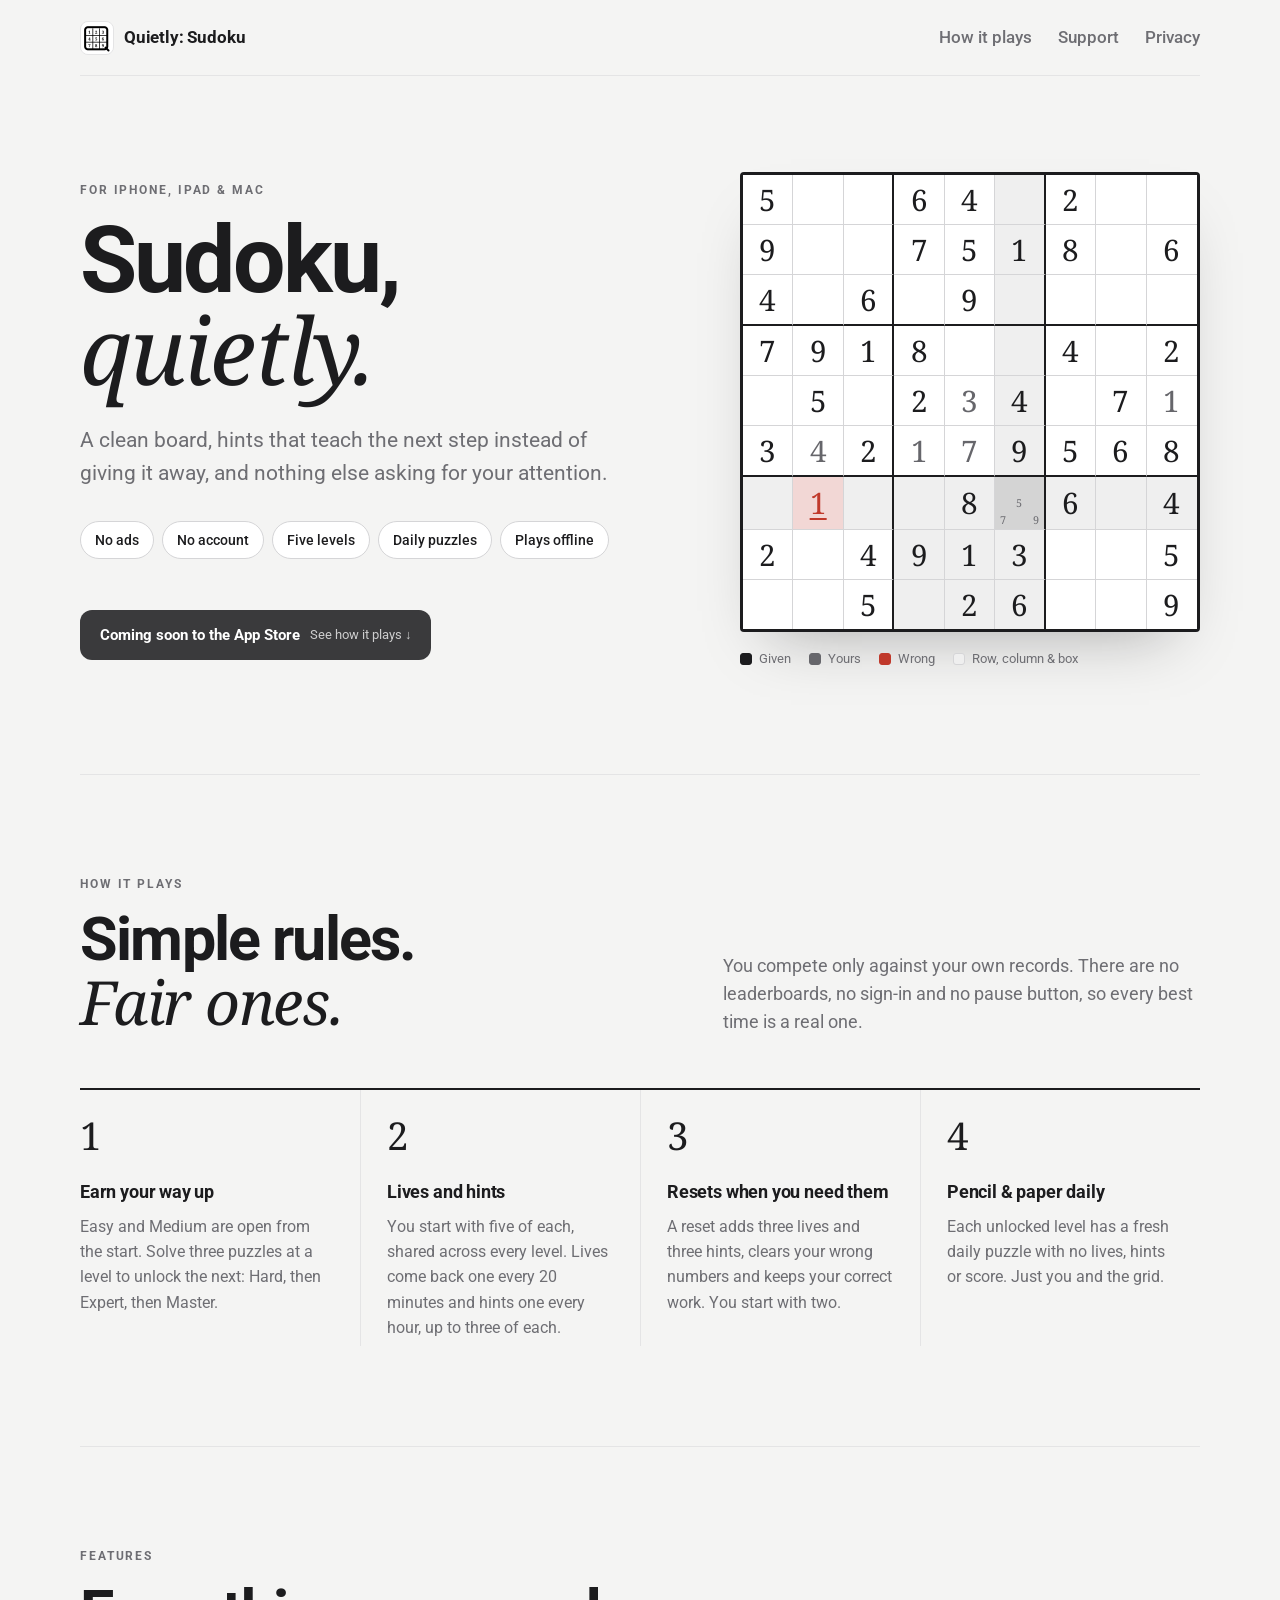
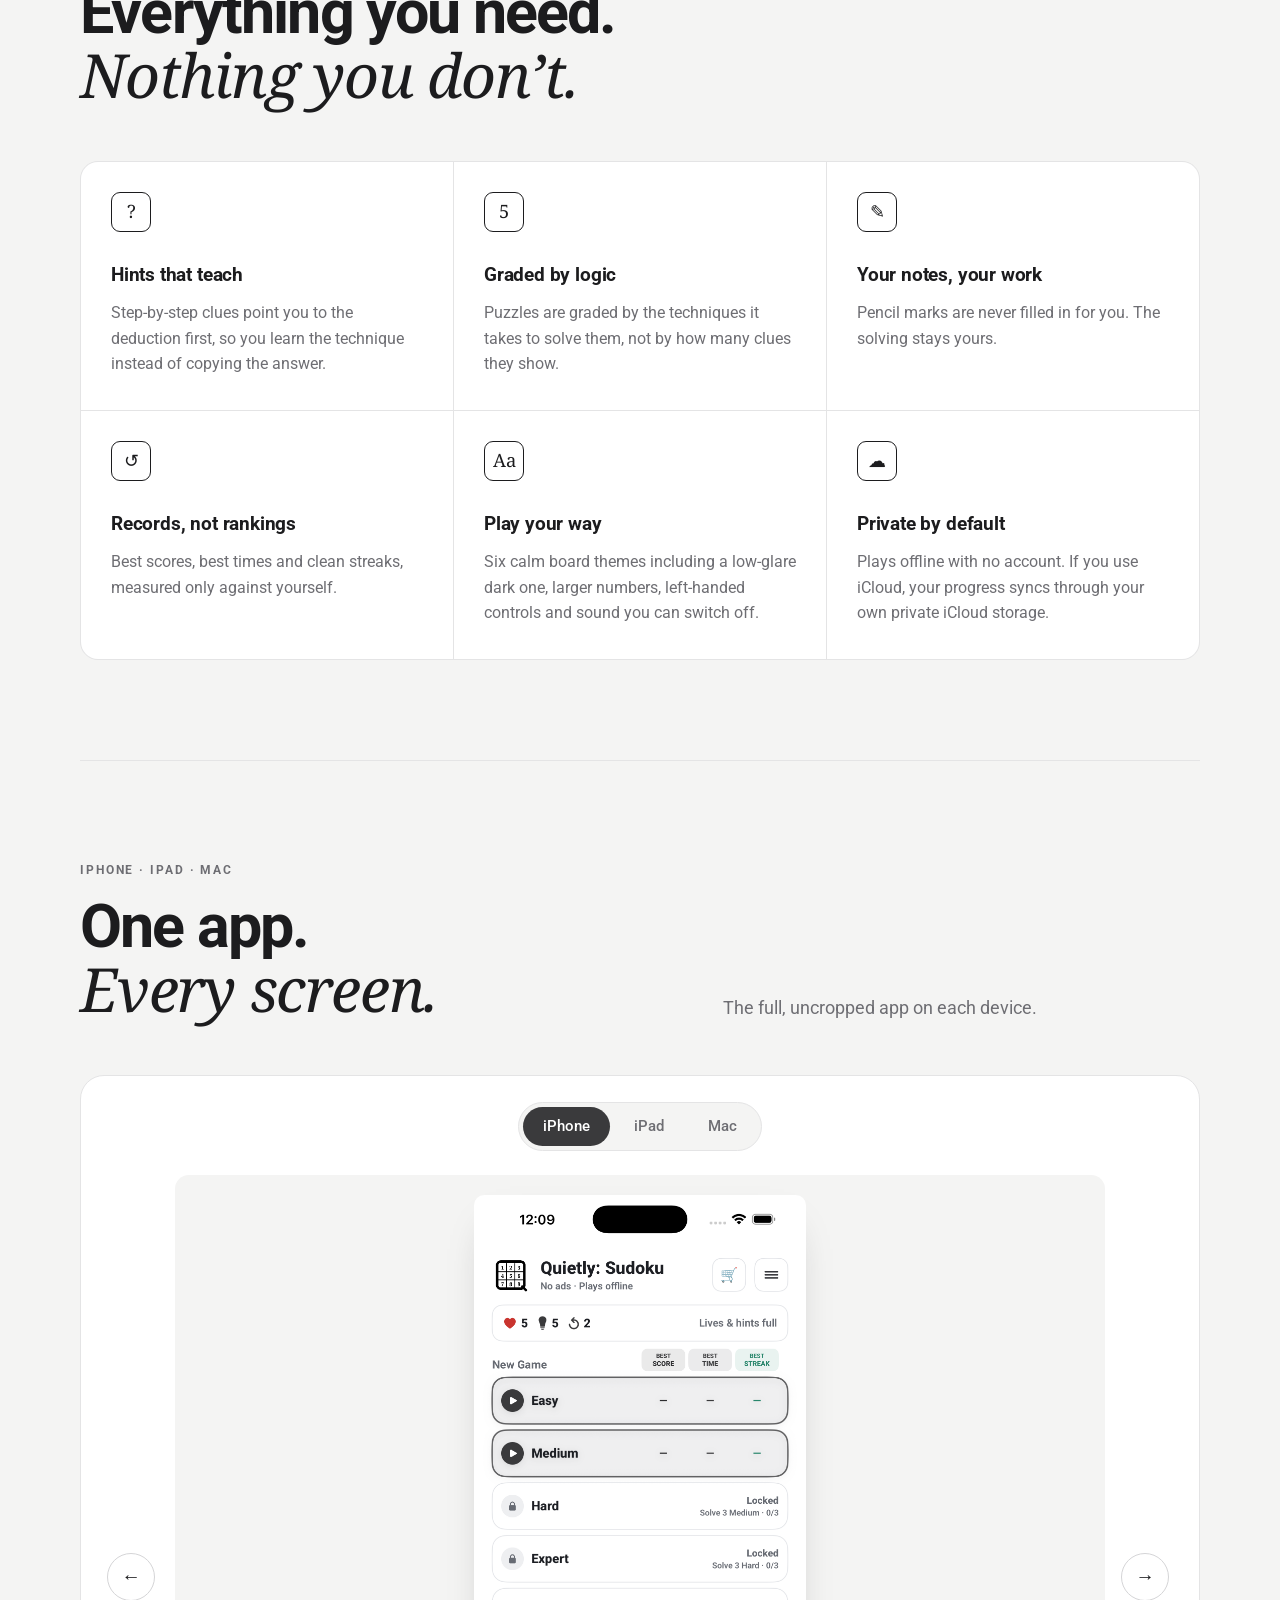
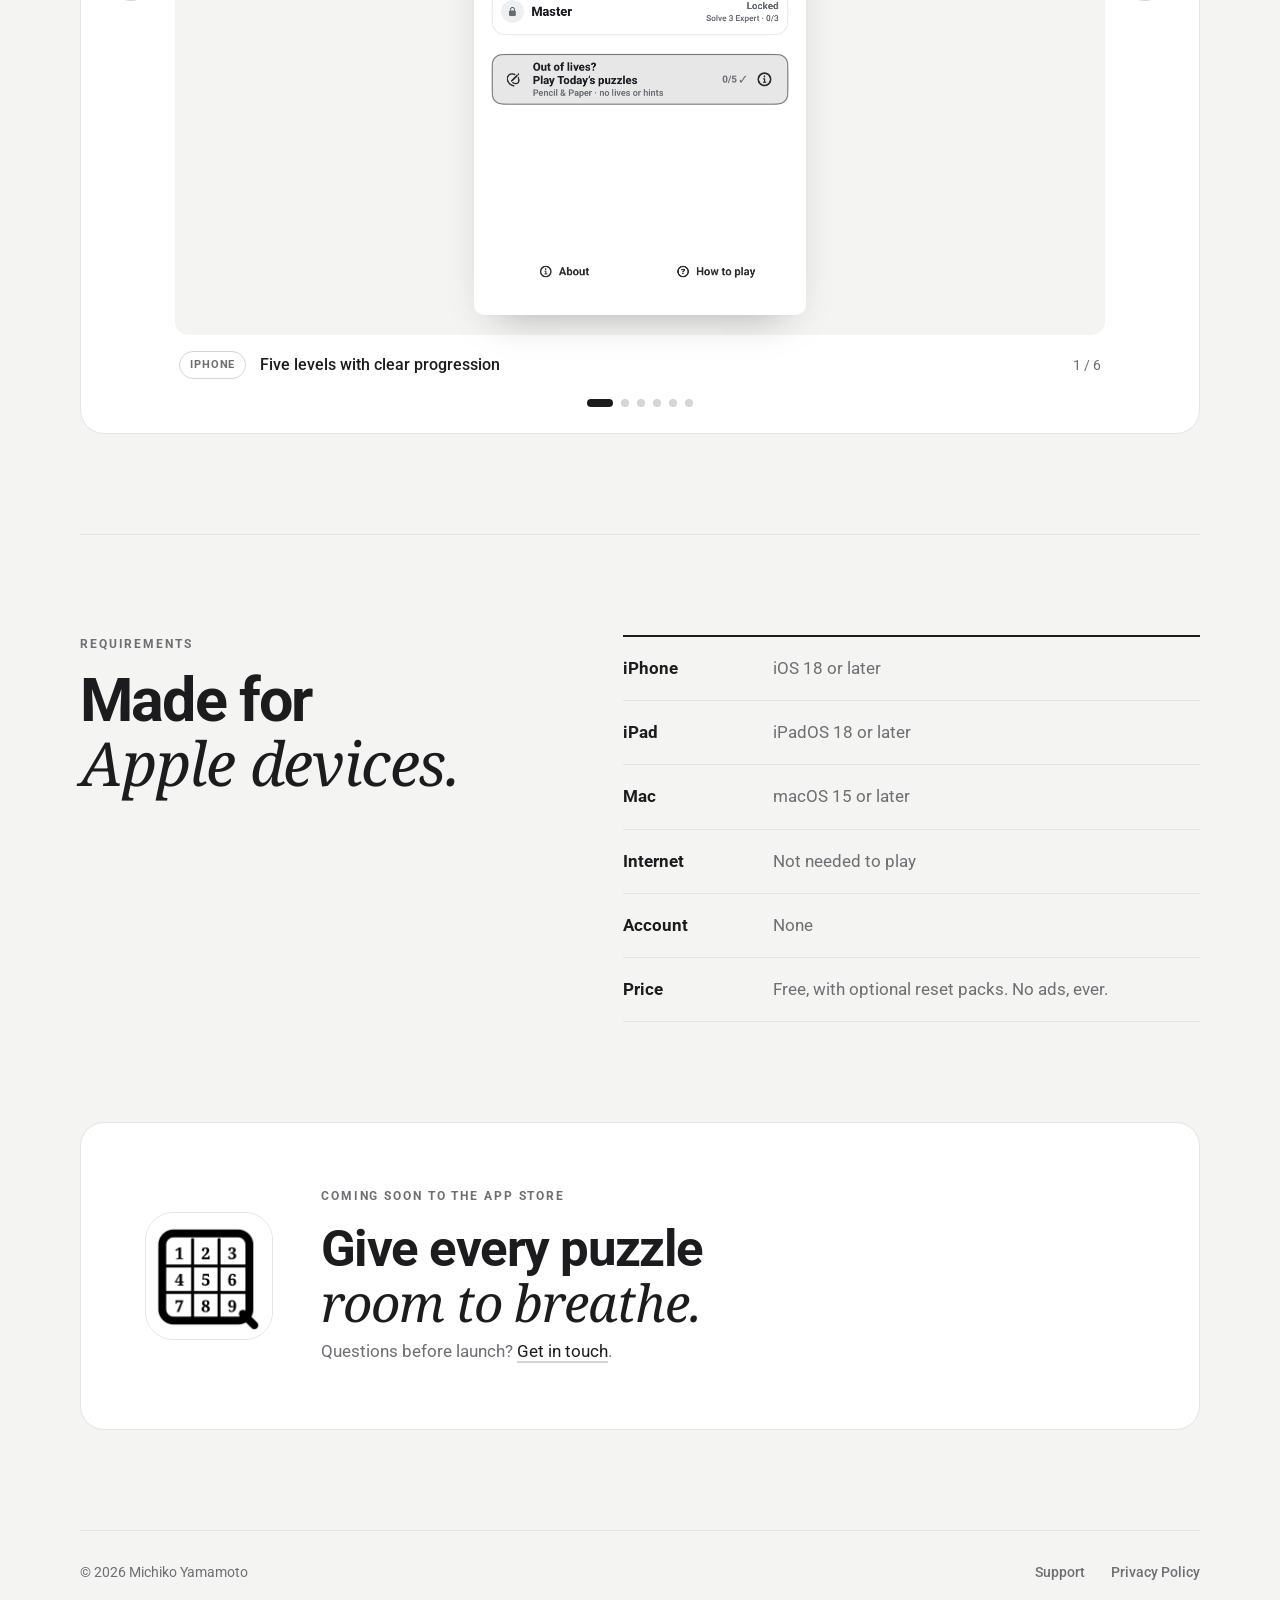
==== docs/index.html @ 31a17c89 "Add files via upload" ====
<!doctype html>
<html lang="en">
<head>
  <meta charset="utf-8">
  <meta name="viewport" content="width=device-width, initial-scale=1">
  <title>Quietly: Sudoku — calm puzzles, thoughtful hints</title>
  <meta name="description" content="A calm Sudoku for iPhone, iPad and Mac. Five levels, daily puzzles, hints that teach the next step, and no ads.">
  <meta name="theme-color" content="#F4F4F3">
  <meta property="og:title" content="Quietly: Sudoku">
  <meta property="og:description" content="Calm puzzles, thoughtful hints. No ads, no accounts, no noise.">
  <meta property="og:type" content="website">
  <meta property="og:image" content="assets/gameplay.jpg">
  <link rel="icon" href="assets/quietly-mark.png">
  <link rel="apple-touch-icon" href="assets/quietly-mark.png">
  <link rel="preconnect" href="https://fonts.googleapis.com">
  <link rel="preconnect" href="https://fonts.gstatic.com" crossorigin>
  <link rel="stylesheet" href="https://fonts.googleapis.com/css2?family=Noto+Serif:ital,wght@0,400;0,600;1,400&family=Roboto:wght@400;500;700&display=swap">
  <link rel="stylesheet" href="styles.css">
</head>
<body>
  <nav class="shell" aria-label="Main">
    <a class="brand" href="./"><img src="assets/quietly-mark.png" alt=""><span>Quietly: Sudoku</span></a>
    <div><a class="nav-how" href="#how">How it plays</a><a href="support/">Support</a><a href="privacy/">Privacy</a></div>
  </nav>

  <main>
    <header class="hero shell">
      <div>
        <p class="eyebrow">For iPhone, iPad &amp; Mac</p>
        <h1>Sudoku,<br><em>quietly.</em></h1>
        <p class="lede">A clean board, hints that teach the next step instead of giving it away, and nothing else asking for your attention.</p>
        <ul class="pills" aria-label="Highlights">
          <li>No ads</li><li>No account</li><li>Five levels</li><li>Daily puzzles</li><li>Plays offline</li>
        </ul>
        <a class="soon" href="#how">Coming soon to the App Store <small>See how it plays ↓</small></a>
      </div>

      <figure class="board-wrap">
        <div class="board" id="board" role="group" aria-label="Sample Sudoku board in the Classic theme. Select a cell to see its row, column and box."></div>
        <figcaption>
          <span class="key"><i class="k-given"></i>Given</span>
          <span class="key"><i class="k-entry"></i>Yours</span>
          <span class="key"><i class="k-err"></i>Wrong</span>
          <span class="key"><i class="k-peer"></i>Row, column &amp; box</span>
        </figcaption>
      </figure>
    </header>

    <section class="section shell" id="how" aria-labelledby="how-title">
      <div class="section-heading">
        <div><p class="eyebrow">How it plays</p><h2 id="how-title">Simple rules.<br><em>Fair ones.</em></h2></div>
        <p>You compete only against your own records. There are no leaderboards, no sign-in and no pause button, so every best time is a real one.</p>
      </div>
      <ol class="steps">
        <li><h3>Earn your way up</h3><p>Easy and Medium are open from the start. Solve three puzzles at a level to unlock the next: Hard, then Expert, then Master.</p></li>
        <li><h3>Lives and hints</h3><p>You start with five of each, shared across every level. Lives come back one every 20 minutes and hints one every hour, up to three of each.</p></li>
        <li><h3>Resets when you need them</h3><p>A reset adds three lives and three hints, clears your wrong numbers and keeps your correct work. You start with two.</p></li>
        <li><h3>Pencil &amp; paper daily</h3><p>Each unlocked level has a fresh daily puzzle with no lives, hints or score. Just you and the grid.</p></li>
      </ol>
    </section>

    <section class="section shell" aria-labelledby="features-title">
      <div class="section-heading solo">
        <div><p class="eyebrow">Features</p><h2 id="features-title">Everything you need.<br><em>Nothing you don’t.</em></h2></div>
      </div>
      <div class="feature-grid">
        <article><span class="glyph" aria-hidden="true">?</span><h3>Hints that teach</h3><p>Step-by-step clues point you to the deduction first, so you learn the technique instead of copying the answer.</p></article>
        <article><span class="glyph" aria-hidden="true">5</span><h3>Graded by logic</h3><p>Puzzles are graded by the techniques it takes to solve them, not by how many clues they show.</p></article>
        <article><span class="glyph" aria-hidden="true">✎</span><h3>Your notes, your work</h3><p>Pencil marks are never filled in for you. The solving stays yours.</p></article>
        <article><span class="glyph" aria-hidden="true">↺</span><h3>Records, not rankings</h3><p>Best scores, best times and clean streaks, measured only against yourself.</p></article>
        <article><span class="glyph" aria-hidden="true">Aa</span><h3>Play your way</h3><p>Six calm board themes including a low-glare dark one, larger numbers, left-handed controls and sound you can switch off.</p></article>
        <article><span class="glyph" aria-hidden="true">☁</span><h3>Private by default</h3><p>Plays offline with no account. If you use iCloud, your progress syncs through your own private iCloud storage.</p></article>
      </div>
    </section>

    <section class="section shell" aria-labelledby="gallery-title">
      <div class="section-heading">
        <div><p class="eyebrow">iPhone · iPad · Mac</p><h2 id="gallery-title">One app.<br><em>Every screen.</em></h2></div>
        <p>The full, uncropped app on each device.</p>
      </div>

      <div class="carousel" aria-roledescription="carousel" aria-label="Quietly: Sudoku screenshots" tabindex="0">
        <div class="carousel-tabs" role="group" aria-label="Choose a device">
          <button class="active" type="button" data-platform="iPhone">iPhone</button>
          <button type="button" data-platform="iPad">iPad</button>
          <button type="button" data-platform="Mac">Mac</button>
        </div>
        <div class="carousel-stage">
          <button class="carousel-arrow previous" type="button" aria-label="Previous screenshot">←</button>
          <figure>
            <div class="carousel-image"><img src="assets/screenshots/iphone-home.png" alt="Quietly: Sudoku home screen on iPhone showing five difficulty levels"></div>
            <figcaption><span class="carousel-platform">iPhone</span><strong class="carousel-title">Five levels with clear progression</strong><small class="carousel-count" aria-live="polite">1 / 6</small></figcaption>
          </figure>
          <button class="carousel-arrow next" type="button" aria-label="Next screenshot">→</button>
        </div>
        <div class="carousel-dots" role="group" aria-label="Choose a screenshot"></div>
      </div>
    </section>

    <section class="section shell requirements" aria-labelledby="requirements-title">
      <div><p class="eyebrow">Requirements</p><h2 id="requirements-title">Made for<br><em>Apple devices.</em></h2></div>
      <ul>
        <li><strong>iPhone</strong><span>iOS 18 or later</span></li>
        <li><strong>iPad</strong><span>iPadOS 18 or later</span></li>
        <li><strong>Mac</strong><span>macOS 15 or later</span></li>
        <li><strong>Internet</strong><span>Not needed to play</span></li>
        <li><strong>Account</strong><span>None</span></li>
        <li><strong>Price</strong><span>Free, with optional reset packs. No ads, ever.</span></li>
      </ul>
    </section>

    <section class="closing shell">
      <img src="assets/quietly-mark.png" alt="Quietly: Sudoku app icon">
      <div>
        <p class="eyebrow">Coming soon to the App Store</p>
        <h2>Give every puzzle<br><em>room to breathe.</em></h2>
        <p>Questions before launch? <a href="support/">Get in touch</a>.</p>
      </div>
    </section>
  </main>

  <footer class="shell"><span>© 2026 Michiko Yamamoto</span><div><a href="support/">Support</a><a href="privacy/">Privacy Policy</a></div></footer>
  <script src="board.js"></script>
  <script src="carousel.js"></script>
</body>
</html>
---- docs/styles.css ----
/* Quietly: Sudoku — site styles in the app's Classic theme (Theme.swift → classic). */
:root{
  color-scheme:light;
  --bg:#F4F4F3;--surface:#FFFFFF;--ink:#1C1C1E;--muted:#6E6E73;
  --thick:#1C1C1E;--thin:#D5D5D7;--peer:#EFEFEF;--sel:#D4D4D4;--sel-fg:#2C2C2E;
  --entry:#66666B;--err:#C0392B;--err-bg:#F2D7D5;--border:#E4E4E5;--soft:#DFDFE0;--accent:#3A3A3C;
  --serif:"Noto Serif",Georgia,serif;
  --sans:Roboto,-apple-system,BlinkMacSystemFont,"Segoe UI",sans-serif;
}
*{box-sizing:border-box}
html{scroll-behavior:smooth}
body{margin:0;background:var(--bg);color:var(--ink);font-family:var(--sans);font-size:17px;line-height:1.6;-webkit-font-smoothing:antialiased}
img{max-width:100%}
a{color:var(--ink);text-decoration-color:var(--thin);text-underline-offset:4px;text-decoration-thickness:1.5px}
a:hover{text-decoration-color:var(--ink)}
:focus-visible{outline:2px solid var(--ink);outline-offset:3px}
.shell{width:min(1120px,calc(100% - 40px));margin-inline:auto}

/* Nav & footer */
nav{height:76px;display:flex;align-items:center;justify-content:space-between;border-bottom:1px solid var(--border)}
nav div,footer div{display:flex;gap:26px;white-space:nowrap}
nav div a,footer a{color:var(--muted);text-decoration:none;font-weight:500}
nav div a:hover,nav div a[aria-current],footer a:hover{color:var(--ink)}
.brand{display:flex;align-items:center;gap:10px;color:var(--ink);text-decoration:none;font-weight:700;letter-spacing:-.01em}
.brand img{width:34px;height:34px;border-radius:8px;background:#fff;border:1px solid var(--border)}
footer{display:flex;justify-content:space-between;padding:30px 0 44px;border-top:1px solid var(--border);color:var(--muted);font-size:.9rem}

/* Type */
.eyebrow{margin:0 0 16px;color:var(--muted);font-size:.74rem;font-weight:700;letter-spacing:.16em;text-transform:uppercase}
h1,h2,h3{font-weight:700;letter-spacing:-.03em;color:var(--ink)}
h1 em,h2 em{font-family:var(--serif);font-style:italic;font-weight:400;letter-spacing:-.02em}
.lede{max-width:560px;margin:26px 0 0;color:var(--muted);font-size:clamp(1.1rem,1.8vw,1.3rem);line-height:1.6}
.section{padding:100px 0;border-top:1px solid var(--border)}
.section-heading{display:grid;grid-template-columns:1.1fr .9fr;gap:60px;align-items:end;margin-bottom:52px}
.section-heading h2{margin:0;font-size:clamp(2.3rem,5vw,3.8rem);line-height:1.02}
.section-heading>p{margin:0;color:var(--muted);font-size:1.1rem}
.section-heading.solo{grid-template-columns:1fr}

/* Hero */
.hero{display:grid;grid-template-columns:1fr minmax(0,460px);gap:72px;align-items:center;padding:96px 0 104px}
.hero h1{margin:0;font-size:clamp(3.2rem,7.4vw,5.8rem);line-height:.96}
.pills{display:flex;flex-wrap:wrap;gap:8px;margin-top:30px;padding:0;list-style:none}
.pills li{border:1px solid var(--thin);border-radius:999px;padding:7px 14px;background:var(--surface);font-weight:500;font-size:.88rem}
.soon{display:inline-flex;align-items:center;gap:10px;margin-top:34px;padding:13px 20px;border-radius:12px;background:var(--accent);color:#fff;font-weight:700;font-size:.95rem;text-decoration:none}
.soon:hover{background:var(--ink)}
.soon small{font-weight:400;opacity:.75}

/* Live board (mirrors the in-app Classic board) */
.board-wrap{margin:0}
.board{display:grid;grid-template-columns:repeat(9,1fr);aspect-ratio:1;background:var(--surface);border:3px solid var(--thick);border-radius:4px;box-shadow:0 30px 60px -30px rgba(28,28,30,.35);user-select:none}
.board button{appearance:none;position:relative;display:grid;place-items:center;min-width:0;padding:0;border:0;border-right:1px solid var(--thin);border-bottom:1px solid var(--thin);background:var(--surface);color:var(--ink);font:400 clamp(1.05rem,3.4vw,1.85rem)/1 var(--serif);cursor:pointer;transition:background-color .15s}
.board button:nth-child(9n){border-right:0}
.board button:nth-child(9n+3),.board button:nth-child(9n+6){border-right:2px solid var(--thick)}
.board button:nth-child(n+19):nth-child(-n+27),.board button:nth-child(n+46):nth-child(-n+54){border-bottom:2px solid var(--thick)}
.board button:nth-child(n+73){border-bottom:0}
.board button.peer{background:var(--peer)}
.board button.same{background:var(--peer);font-weight:600}
.board button.sel{background:var(--sel);color:var(--sel-fg)}
.board button.entry{color:var(--entry)}
.board button.err{background:var(--err-bg);color:var(--err);text-decoration:underline;text-decoration-thickness:2px;text-underline-offset:4px}
.board button.notes{grid-template-columns:repeat(3,1fr);grid-template-rows:repeat(3,1fr);place-items:center;font-size:clamp(.5rem,1.1vw,.68rem);color:var(--muted)}
.board-wrap figcaption{display:flex;flex-wrap:wrap;gap:6px 18px;margin-top:16px;color:var(--muted);font-size:.84rem}
.key{display:inline-flex;align-items:center;gap:7px}
.key i{display:inline-block;width:12px;height:12px;border-radius:3px;border:1px solid var(--thin)}
.key .k-given{background:var(--ink);border-color:var(--ink)}
.key .k-entry{background:var(--entry);border-color:var(--entry)}
.key .k-err{background:var(--err);border-color:var(--err)}
.key .k-peer{background:var(--peer)}

/* How it plays */
.steps{display:grid;grid-template-columns:repeat(4,minmax(0,1fr));gap:0;margin:0;padding:0;list-style:none;counter-reset:step;border-top:2px solid var(--ink)}
.steps li{padding:26px 26px 6px 0;counter-increment:step}
.steps li+li{padding-left:26px;border-left:1px solid var(--border)}
.steps li::before{content:counter(step);display:block;font:400 2.4rem/1 var(--serif);margin-bottom:22px}
.steps h3{margin:0 0 8px;font-size:1.15rem;letter-spacing:-.01em}
.steps p{margin:0;color:var(--muted);font-size:.98rem}

/* Features */
.feature-grid{display:grid;grid-template-columns:repeat(3,minmax(0,1fr));gap:1px;background:var(--border);border:1px solid var(--border);border-radius:18px;overflow:hidden}
.feature-grid article{padding:30px 30px 34px;background:var(--surface)}
.feature-grid h3{margin:0 0 10px;font-size:1.2rem;letter-spacing:-.01em}
.feature-grid p{margin:0;color:var(--muted);font-size:.98rem}
.glyph{display:grid;place-items:center;width:40px;height:40px;margin-bottom:28px;border:1.5px solid var(--ink);border-radius:9px;font:400 1.15rem/1 var(--serif)}

/* Screenshot carousel */
.carousel{padding:26px;background:var(--surface);border:1px solid var(--border);border-radius:24px}
.carousel-tabs{display:flex;justify-content:center;gap:4px;width:max-content;margin:0 auto 24px;padding:4px;border-radius:999px;background:var(--bg);border:1px solid var(--border)}
.carousel-tabs button{appearance:none;padding:8px 20px;border:0;border-radius:999px;background:transparent;color:var(--muted);font:inherit;font-size:.92rem;font-weight:500;cursor:pointer}
.carousel-tabs button.active{background:var(--accent);color:#fff}
.carousel-stage{display:grid;grid-template-columns:52px minmax(0,1fr) 52px;gap:16px;align-items:center}
.carousel-stage figure{min-width:0;margin:0}
.carousel-image{display:grid;place-items:center;min-height:620px;background:var(--bg);border-radius:14px;padding:20px}
.carousel-image img{display:block;width:auto;height:auto;max-width:100%;max-height:720px;object-fit:contain;border-radius:10px;box-shadow:0 18px 40px -22px rgba(28,28,30,.4)}
.carousel-stage figcaption{display:grid;grid-template-columns:auto 1fr auto;gap:14px;align-items:center;padding:16px 4px 0}
.carousel-platform{padding:4px 10px;border:1px solid var(--thin);border-radius:999px;color:var(--muted);font-size:.7rem;font-weight:700;letter-spacing:.08em;text-transform:uppercase}
.carousel-title{font-size:1rem;font-weight:500}
.carousel-count{color:var(--muted);font-size:.86rem;font-variant-numeric:tabular-nums}
.carousel-arrow{display:grid;place-items:center;width:48px;height:48px;border:1px solid var(--thin);border-radius:50%;background:var(--surface);color:var(--ink);font-size:1.2rem;cursor:pointer}
.carousel-arrow:hover{border-color:var(--ink)}
.carousel-dots{display:flex;justify-content:center;flex-wrap:wrap;gap:8px;margin-top:20px}
.carousel-dots button{width:8px;height:8px;padding:0;border:0;border-radius:50%;background:var(--thin);cursor:pointer}
.carousel-dots button.active{width:26px;border-radius:999px;background:var(--ink)}

/* Requirements */
.requirements{display:grid;grid-template-columns:.9fr 1.1fr;gap:70px}
.requirements h2{margin:0;font-size:clamp(2.3rem,5vw,3.8rem);line-height:1.02}
.requirements ul{margin:0;padding:0;list-style:none;border-top:2px solid var(--ink)}
.requirements li{display:grid;grid-template-columns:130px 1fr;gap:20px;padding:18px 0;border-bottom:1px solid var(--border)}
.requirements li span{color:var(--muted)}

/* Closing */
.closing{display:flex;align-items:center;gap:48px;padding:64px;margin-bottom:100px;border-radius:24px;background:var(--surface);border:1px solid var(--border)}
.closing img{width:128px;flex:none;border-radius:28px;border:1px solid var(--border)}
.closing h2{margin:0 0 6px;font-size:clamp(2rem,4.4vw,3.2rem);line-height:1.05}
.closing p:not(.eyebrow){margin:0;color:var(--muted)}

/* Text pages (support, privacy) */
.text-page{max-width:820px;padding:90px 0 100px}
.text-page header{padding-bottom:56px;border-bottom:1px solid var(--border)}
.text-page h1{margin:0;font-size:clamp(2.8rem,6.5vw,4.8rem);line-height:1}
.text-page .intro{margin:24px 0 0;color:var(--muted);font-size:1.2rem}
.faq article,.policy section{padding-top:40px}
.faq h2,.policy h2{font-size:1.25rem;margin:0 0 8px;letter-spacing:-.01em}
.policy h2{margin-top:38px}
.faq p,.policy p{margin:0;color:var(--muted);line-height:1.75}
.policy section>p:first-child{font-size:1.15rem;color:var(--ink)}

@media(max-width:900px){
  .hero{grid-template-columns:1fr;gap:56px;padding:72px 0 80px}
  .board-wrap{max-width:460px}
  .section-heading,.requirements{grid-template-columns:1fr;gap:22px}
  .steps{grid-template-columns:repeat(2,minmax(0,1fr))}
  .steps li:nth-child(3){padding-left:0;border-left:0}
  .feature-grid{grid-template-columns:repeat(2,minmax(0,1fr))}
  .carousel-image{min-height:500px}
}
@media(max-width:620px){
  .shell{width:calc(100% - 32px)}
  nav{height:64px}
  nav div{gap:18px}
  nav .nav-how{display:none}
  .soon small{display:none}
  .brand span{font-size:.95rem;white-space:nowrap}
  .section{padding:72px 0}
  .steps,.feature-grid{grid-template-columns:1fr}
  .steps li,.steps li+li{padding:22px 0;border-left:0}
  .steps li+li{border-top:1px solid var(--border)}
  .carousel{padding:12px;border-radius:18px}
  .carousel-stage{grid-template-columns:38px minmax(0,1fr) 38px;gap:6px}
  .carousel-arrow{width:38px;height:38px}
  .carousel-image{min-height:420px;padding:10px}
  .carousel-image img{max-height:600px}
  .carousel-stage figcaption{grid-template-columns:1fr auto;gap:8px}
  .carousel-platform{grid-column:1/-1;width:max-content}
  .requirements li{grid-template-columns:100px 1fr}
  .closing{flex-direction:column;align-items:flex-start;padding:32px;gap:22px}
  .closing img{width:84px;border-radius:20px}
  .text-page{padding:64px 0}
  footer{flex-direction:column;gap:16px}
}
@media(prefers-reduced-motion:reduce){html{scroll-behavior:auto}.board button{transition:none}}
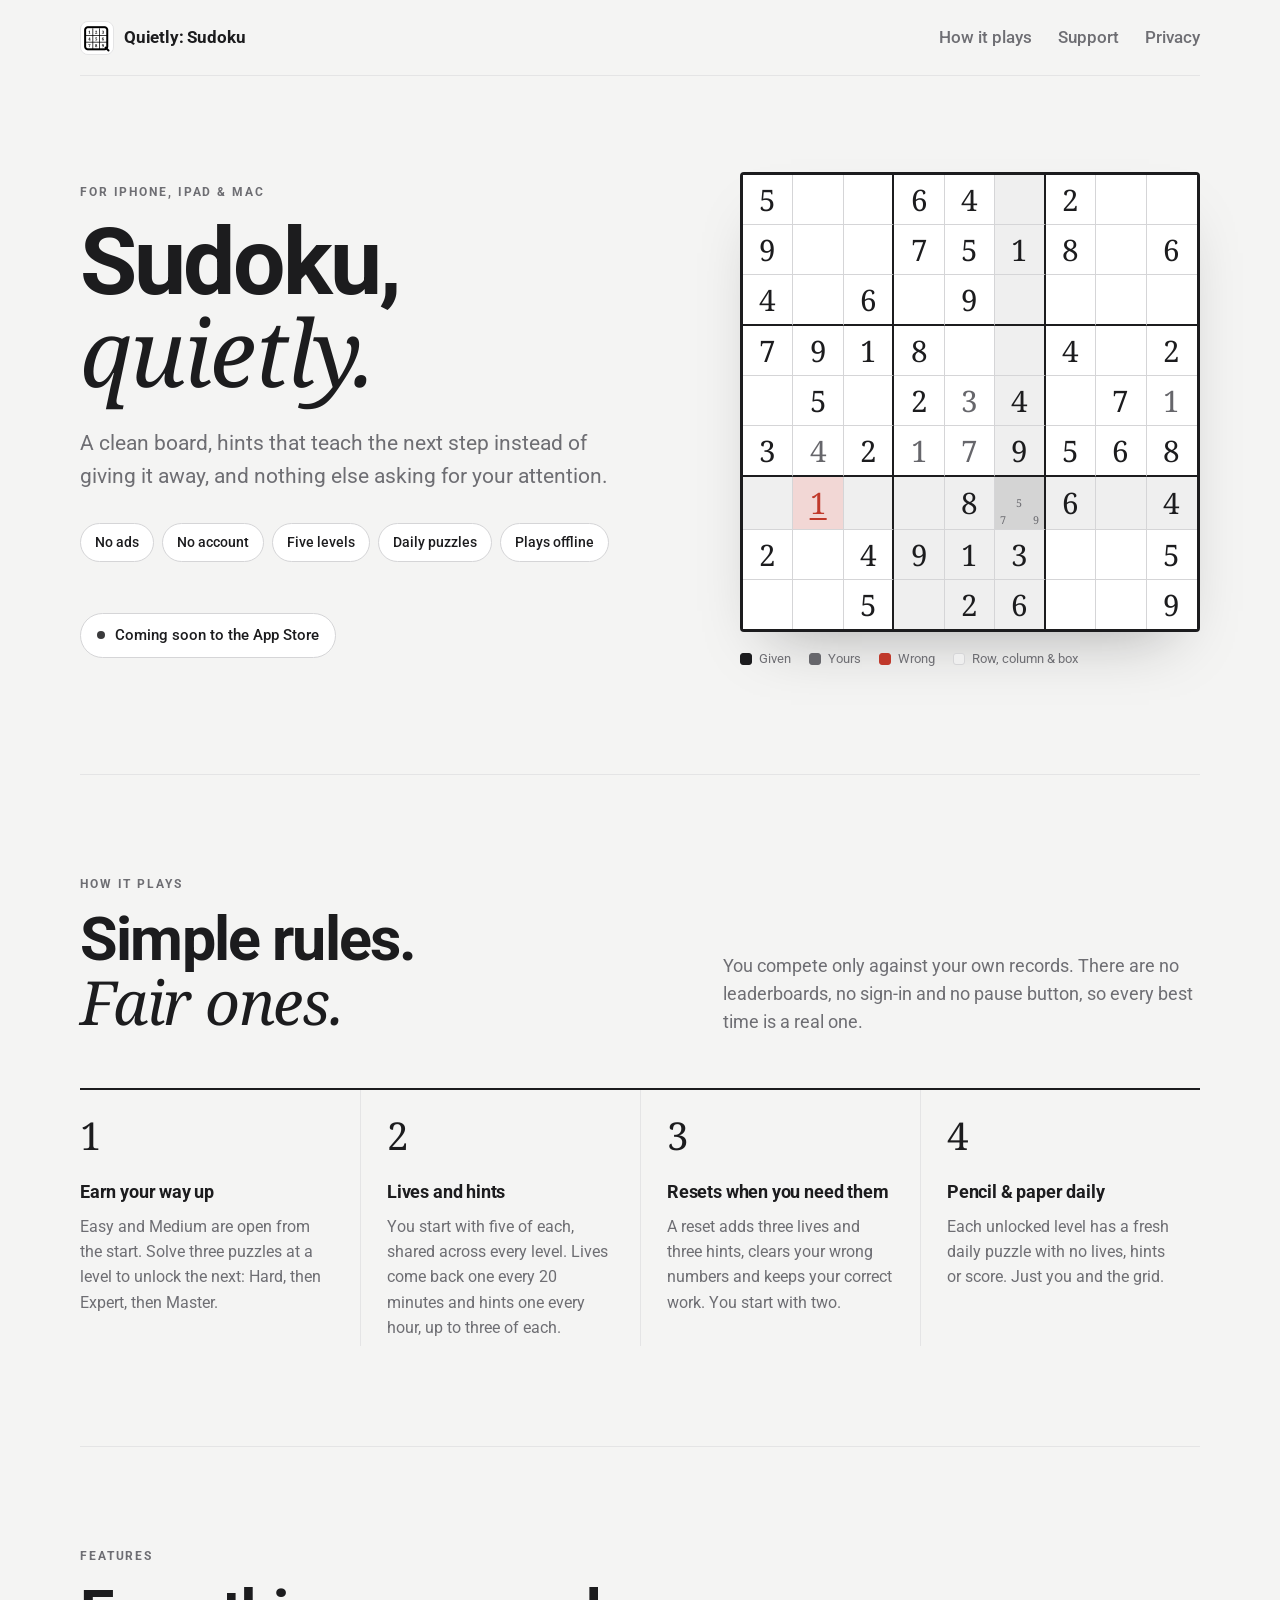
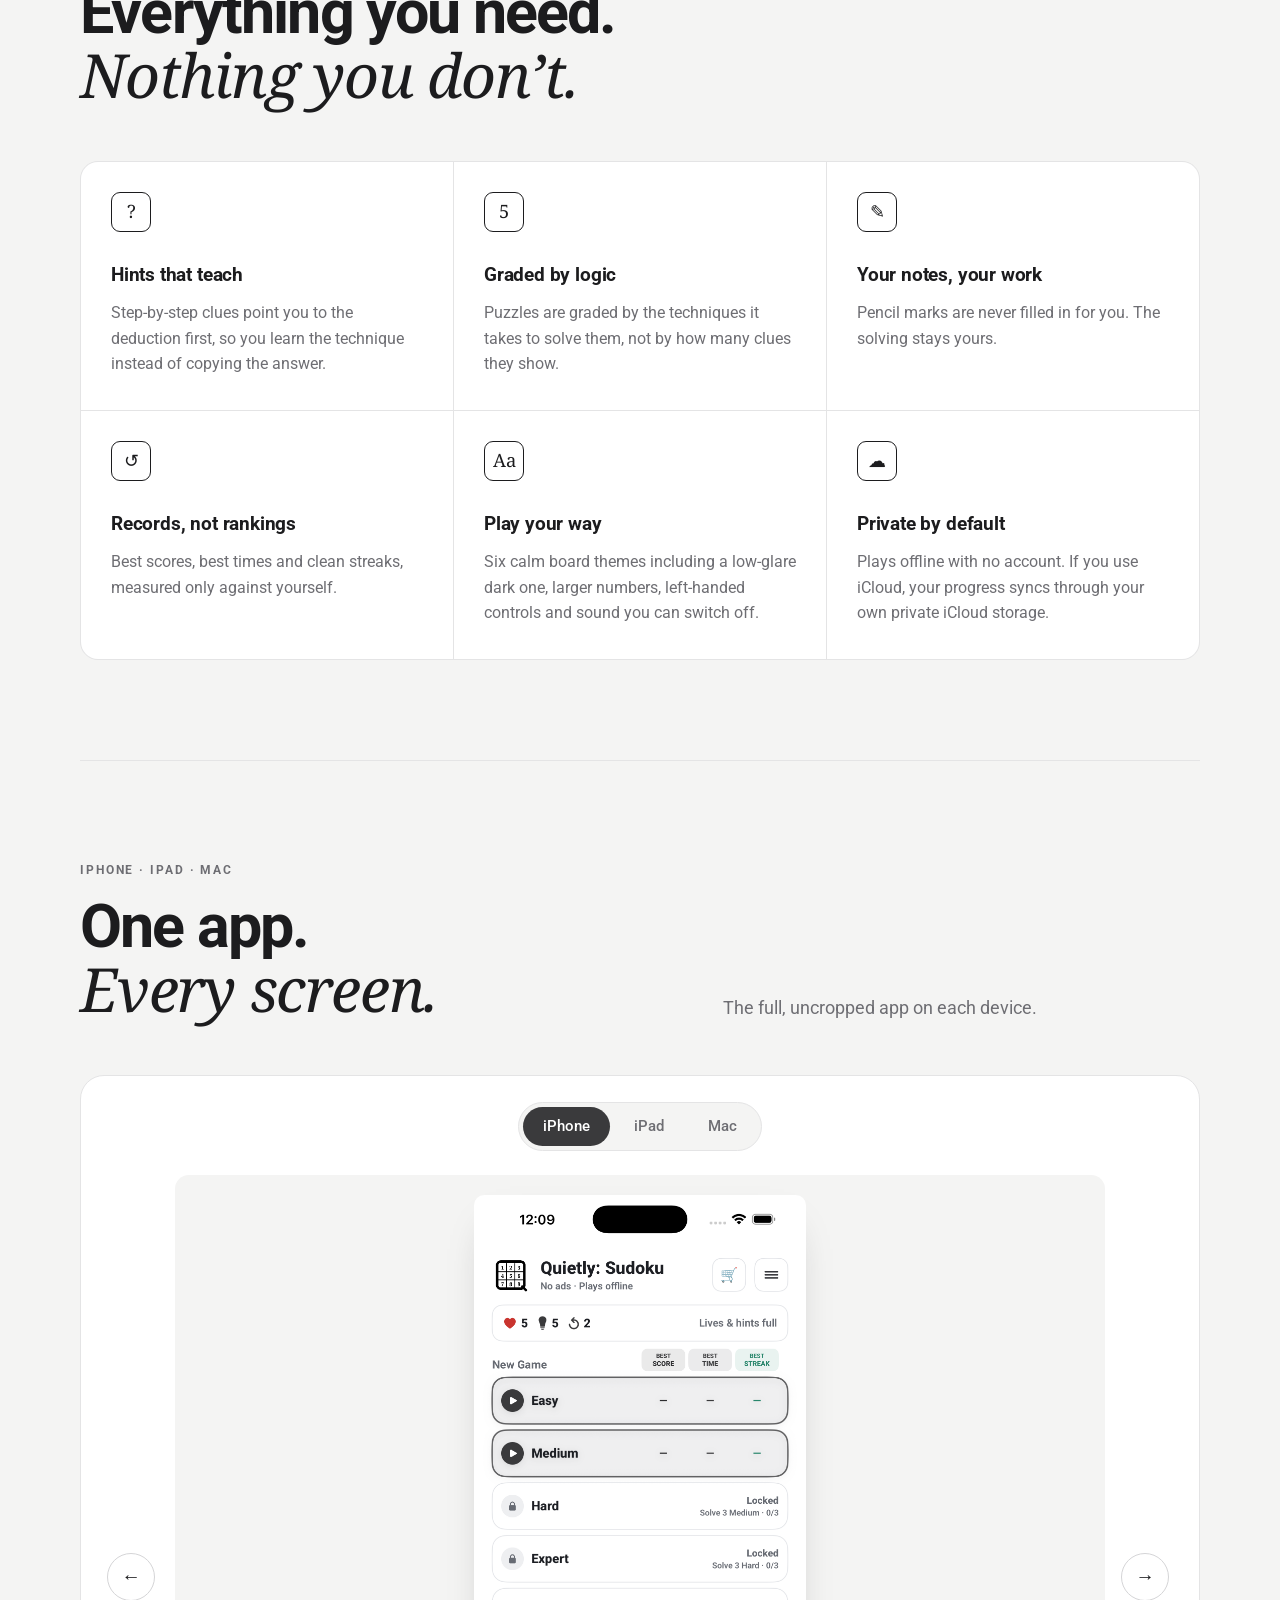
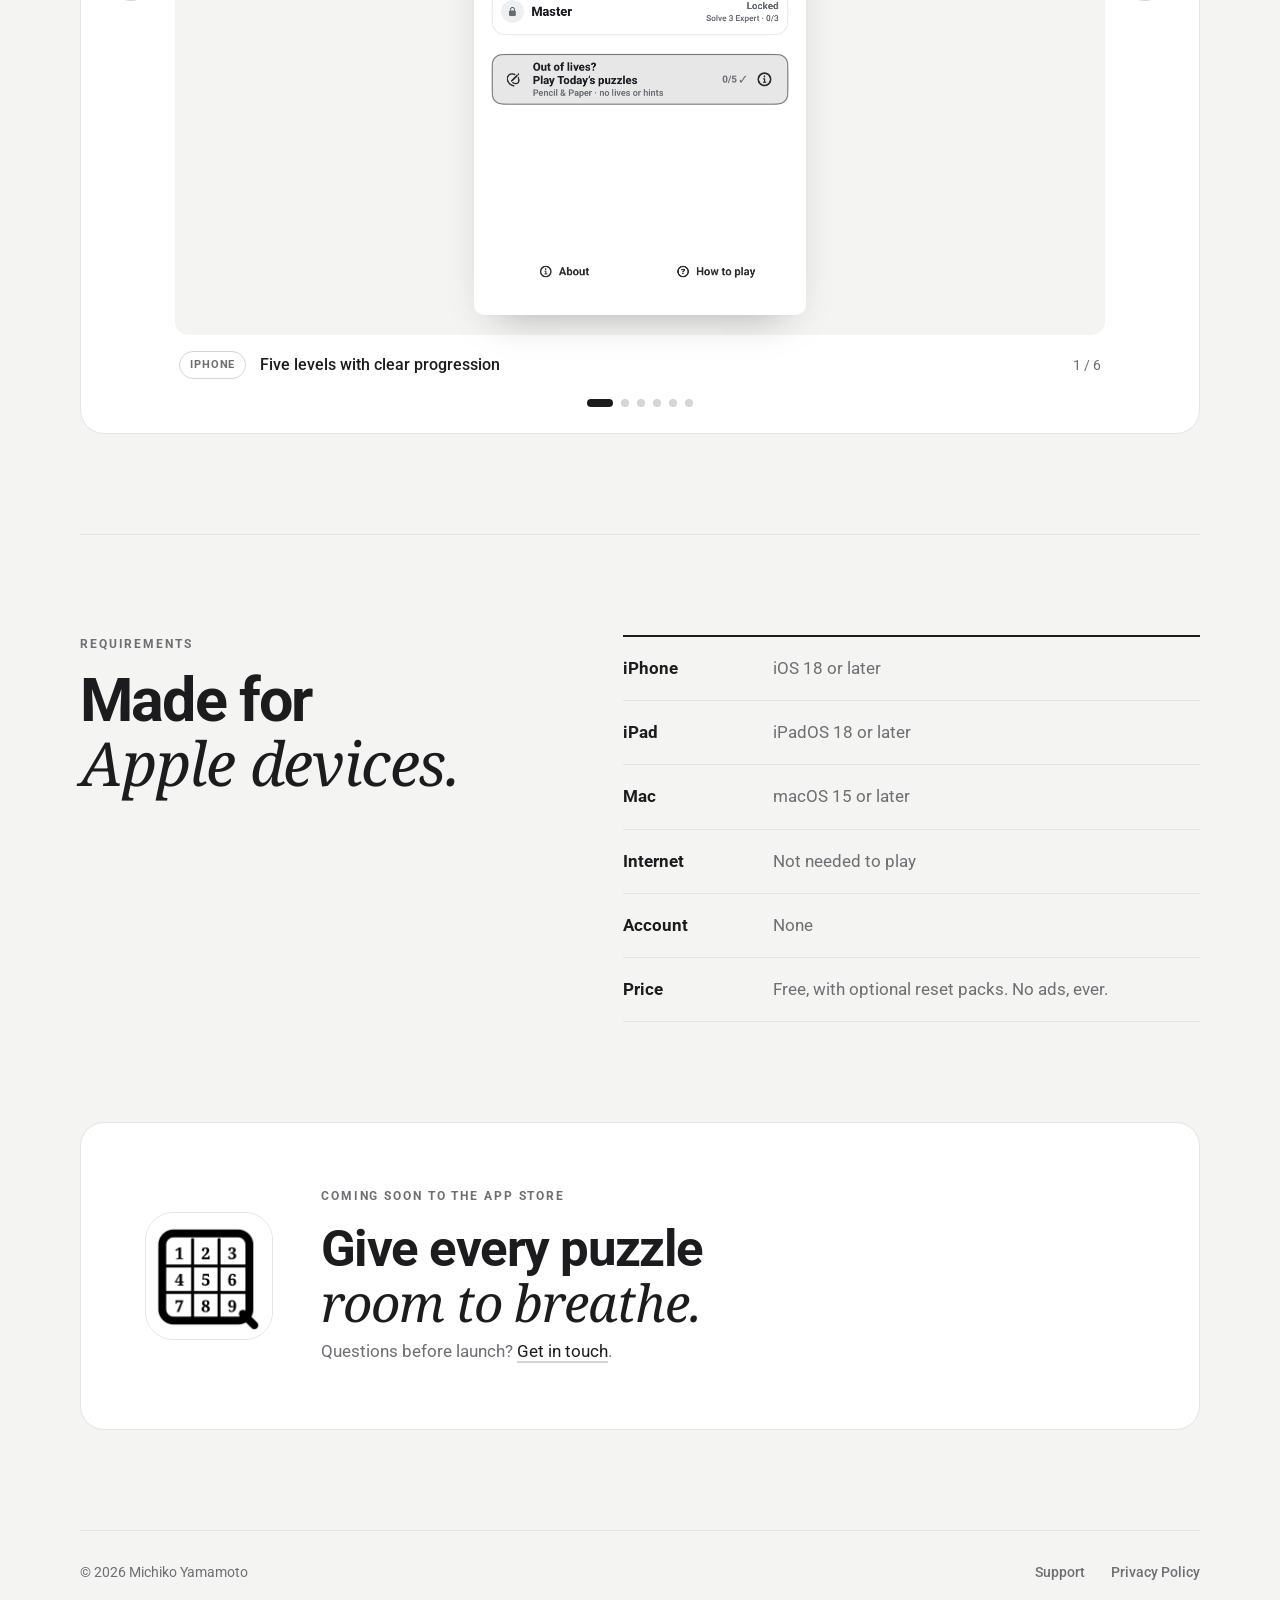
==== commit 48ff04c1: "Add files via upload" ====
--- a/docs/index.html
+++ b/docs/index.html
@@ -32,7 +32,7 @@
         <ul class="pills" aria-label="Highlights">
           <li>No ads</li><li>No account</li><li>Five levels</li><li>Daily puzzles</li><li>Plays offline</li>
         </ul>
-        <a class="soon" href="#how">Coming soon to the App Store <small>See how it plays ↓</small></a>
+        <p class="soon">Coming soon to the App Store</p>
       </div>
 
       <figure class="board-wrap">
--- a/docs/styles.css
+++ b/docs/styles.css
@@ -23,7 +23,8 @@
 nav div a:hover,nav div a[aria-current],footer a:hover{color:var(--ink)}
 .brand{display:flex;align-items:center;gap:10px;color:var(--ink);text-decoration:none;font-weight:700;letter-spacing:-.01em}
 .brand img{width:34px;height:34px;border-radius:8px;background:#fff;border:1px solid var(--border)}
-footer{display:flex;justify-content:space-between;padding:30px 0 44px;border-top:1px solid var(--border);color:var(--muted);font-size:.9rem}
+footer a{display:inline-block;padding:10px 0}
+footer{display:flex;justify-content:space-between;align-items:center;padding:20px 0 34px;border-top:1px solid var(--border);color:var(--muted);font-size:.9rem}
 
 /* Type */
 .eyebrow{margin:0 0 16px;color:var(--muted);font-size:.74rem;font-weight:700;letter-spacing:.16em;text-transform:uppercase}
@@ -41,9 +42,8 @@
 .hero h1{margin:0;font-size:clamp(3.2rem,7.4vw,5.8rem);line-height:.96}
 .pills{display:flex;flex-wrap:wrap;gap:8px;margin-top:30px;padding:0;list-style:none}
 .pills li{border:1px solid var(--thin);border-radius:999px;padding:7px 14px;background:var(--surface);font-weight:500;font-size:.88rem}
-.soon{display:inline-flex;align-items:center;gap:10px;margin-top:34px;padding:13px 20px;border-radius:12px;background:var(--accent);color:#fff;font-weight:700;font-size:.95rem;text-decoration:none}
-.soon:hover{background:var(--ink)}
-.soon small{font-weight:400;opacity:.75}
+.soon{display:inline-flex;align-items:center;gap:10px;margin:34px 0 0;padding:10px 16px;border:1px solid var(--thin);border-radius:999px;background:var(--surface);color:var(--ink);font-weight:500;font-size:.92rem}
+.soon::before{content:"";width:8px;height:8px;border-radius:50%;background:var(--accent)}
 
 /* Live board (mirrors the in-app Classic board) */
 .board-wrap{margin:0}
@@ -139,17 +139,23 @@
   nav{height:64px}
   nav div{gap:18px}
   nav .nav-how{display:none}
-  .soon small{display:none}
+  nav div a{padding:10px 0}
   .brand span{font-size:.95rem;white-space:nowrap}
   .section{padding:72px 0}
   .steps,.feature-grid{grid-template-columns:1fr}
+  .feature-grid article{display:grid;grid-template-columns:40px 1fr;gap:4px 16px;padding:22px 20px}
+  .feature-grid .glyph{grid-row:span 2;margin:0}
+  .feature-grid h3{margin:8px 0 2px}
   .steps li,.steps li+li{padding:22px 0;border-left:0}
   .steps li+li{border-top:1px solid var(--border)}
   .carousel{padding:12px;border-radius:18px}
-  .carousel-stage{grid-template-columns:38px minmax(0,1fr) 38px;gap:6px}
-  .carousel-arrow{width:38px;height:38px}
-  .carousel-image{min-height:420px;padding:10px}
-  .carousel-image img{max-height:600px}
+  .carousel-stage{grid-template-columns:1fr 1fr;gap:14px 0}
+  .carousel-stage figure{grid-column:1/-1;order:-1}
+  .carousel-arrow.next{justify-self:end}
+  .carousel-arrow{width:44px;height:44px}
+  .carousel-image{min-height:0;padding:8px}
+  .carousel-image img{max-height:68vh}
+  .carousel-tabs button{padding:10px 18px}
   .carousel-stage figcaption{grid-template-columns:1fr auto;gap:8px}
   .carousel-platform{grid-column:1/-1;width:max-content}
   .requirements li{grid-template-columns:100px 1fr}
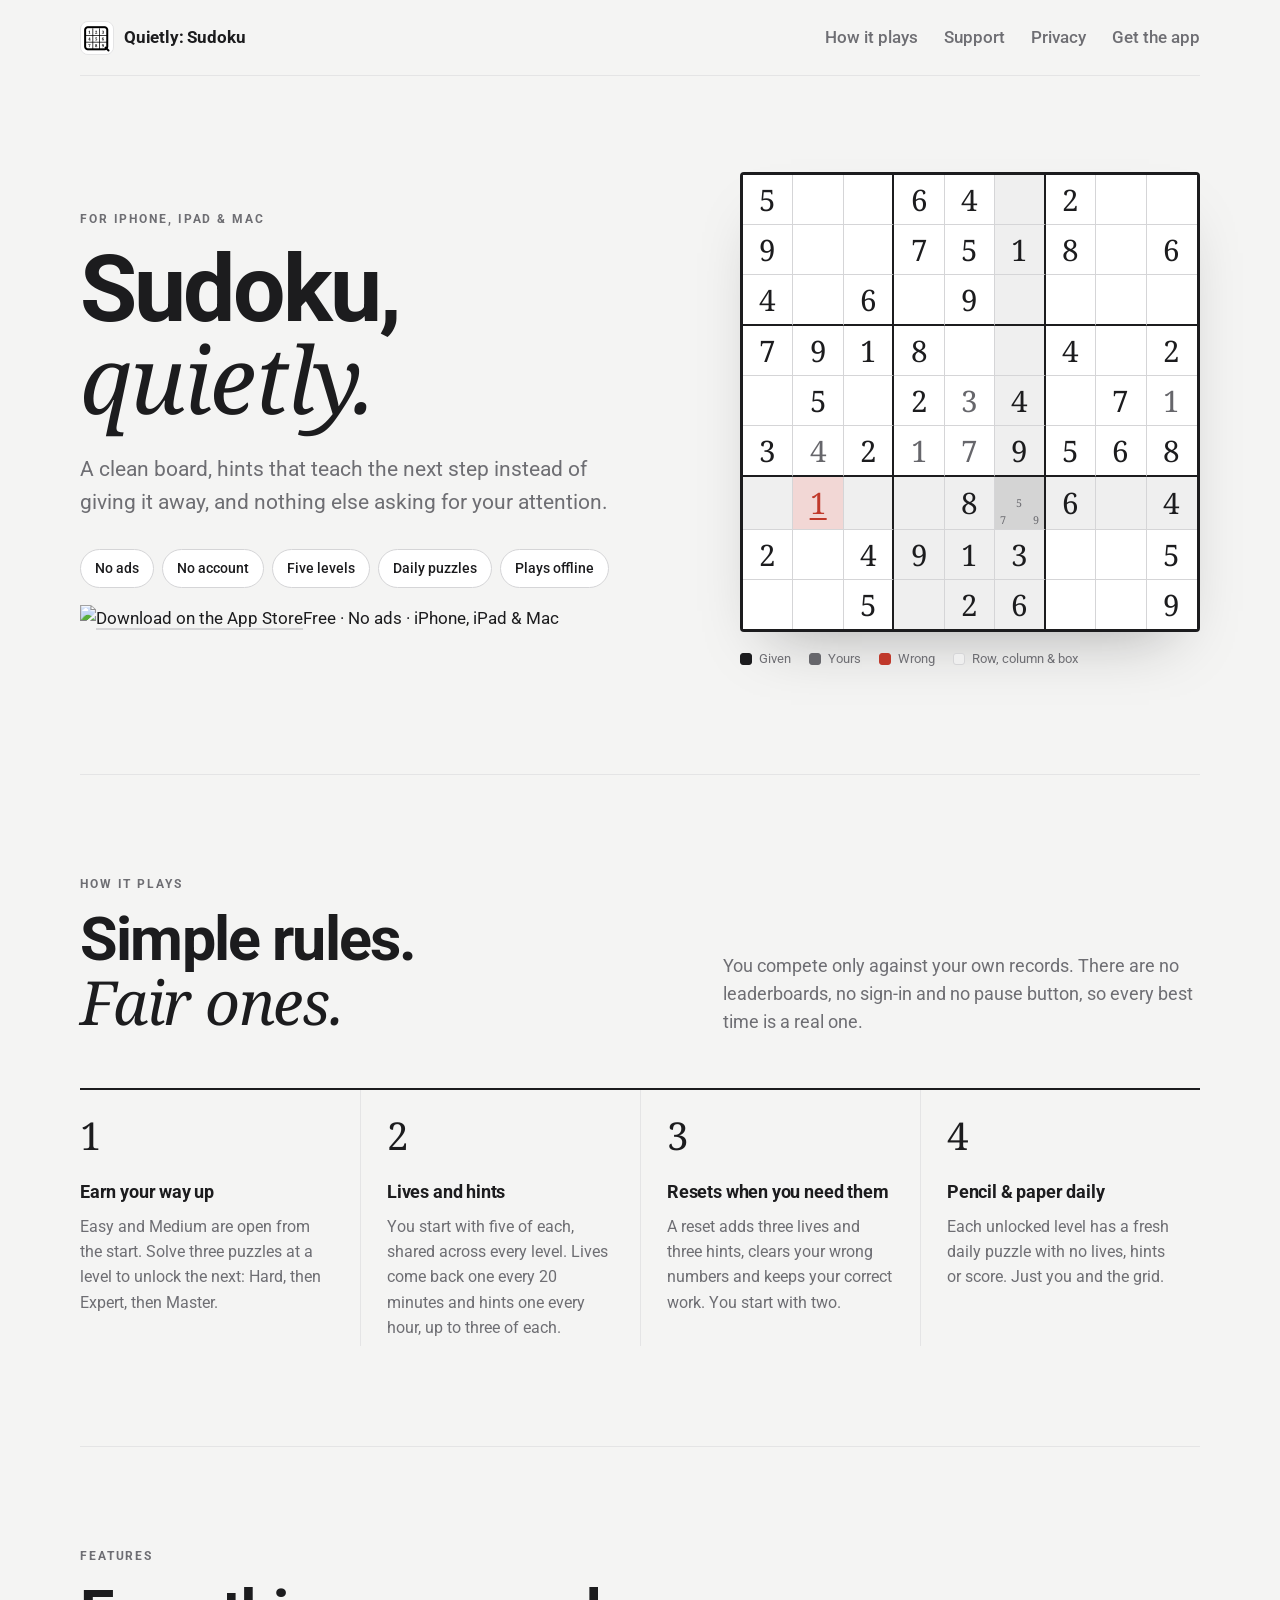
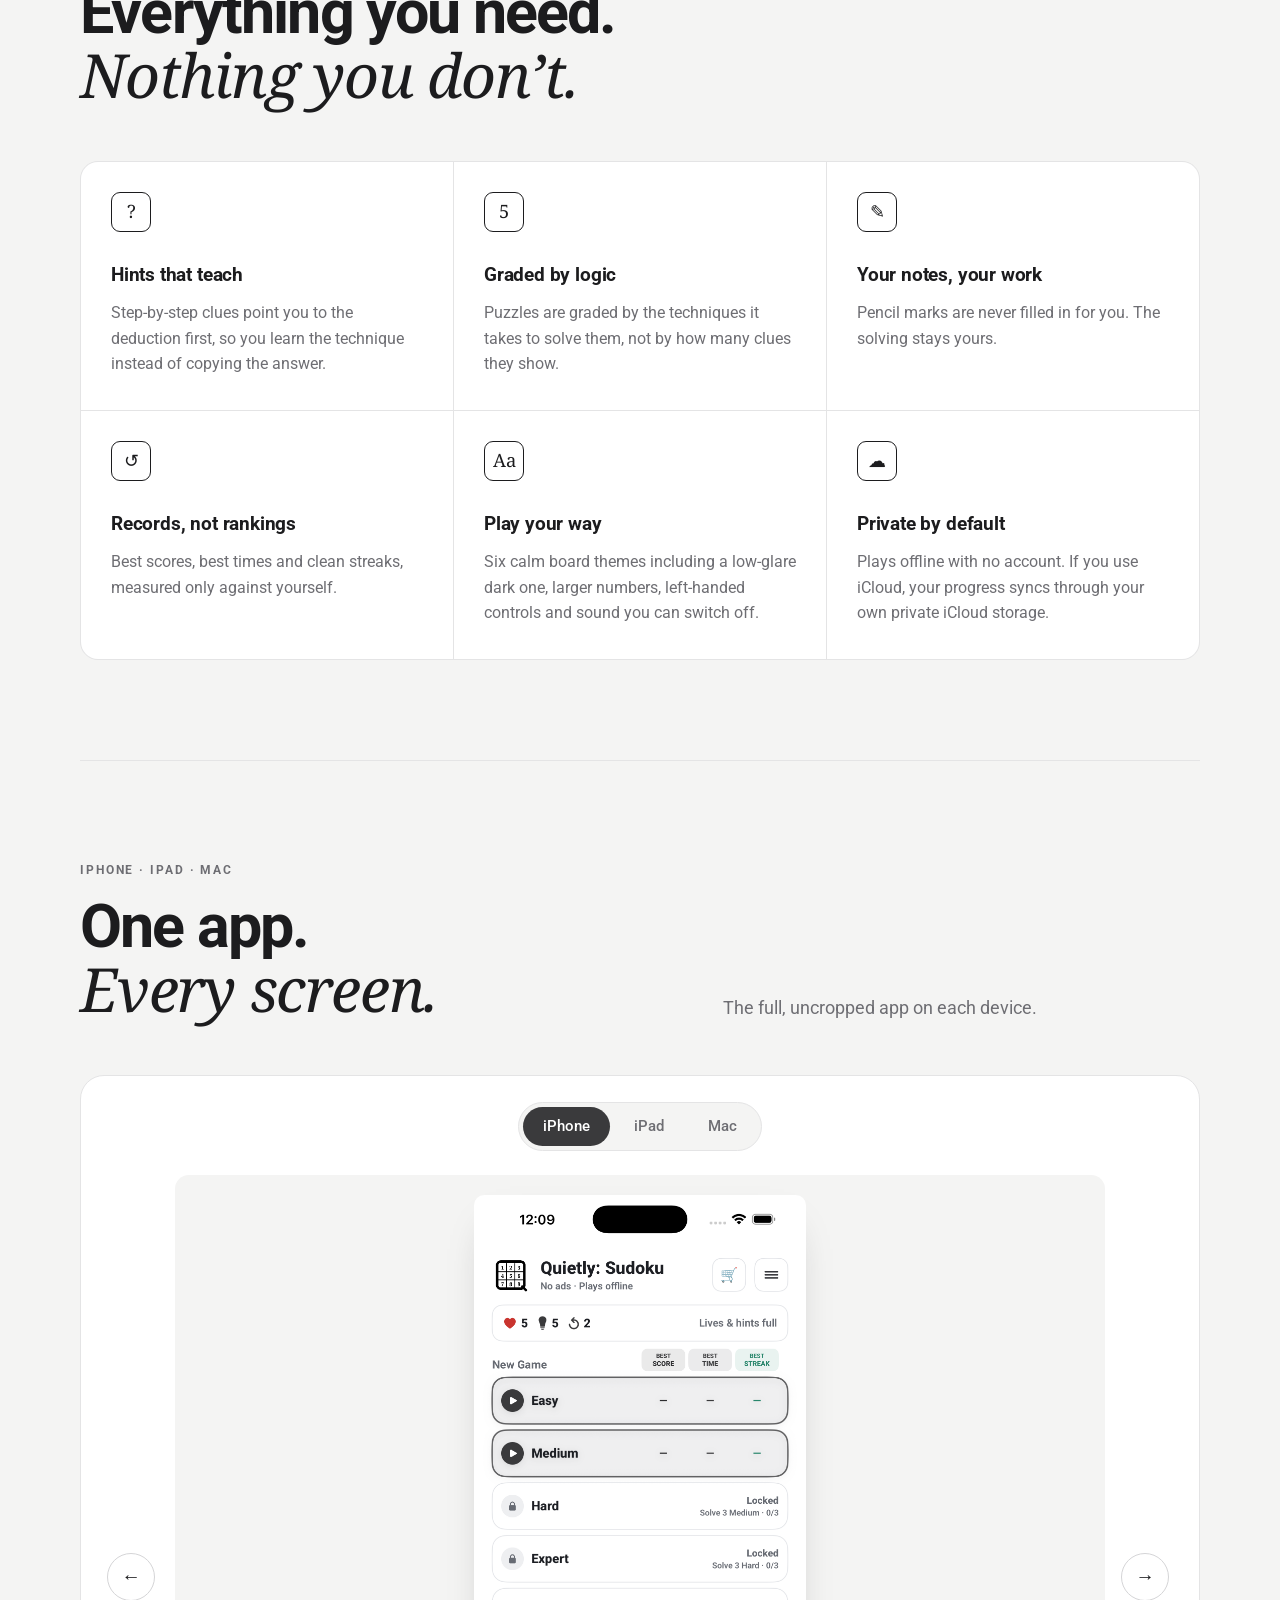
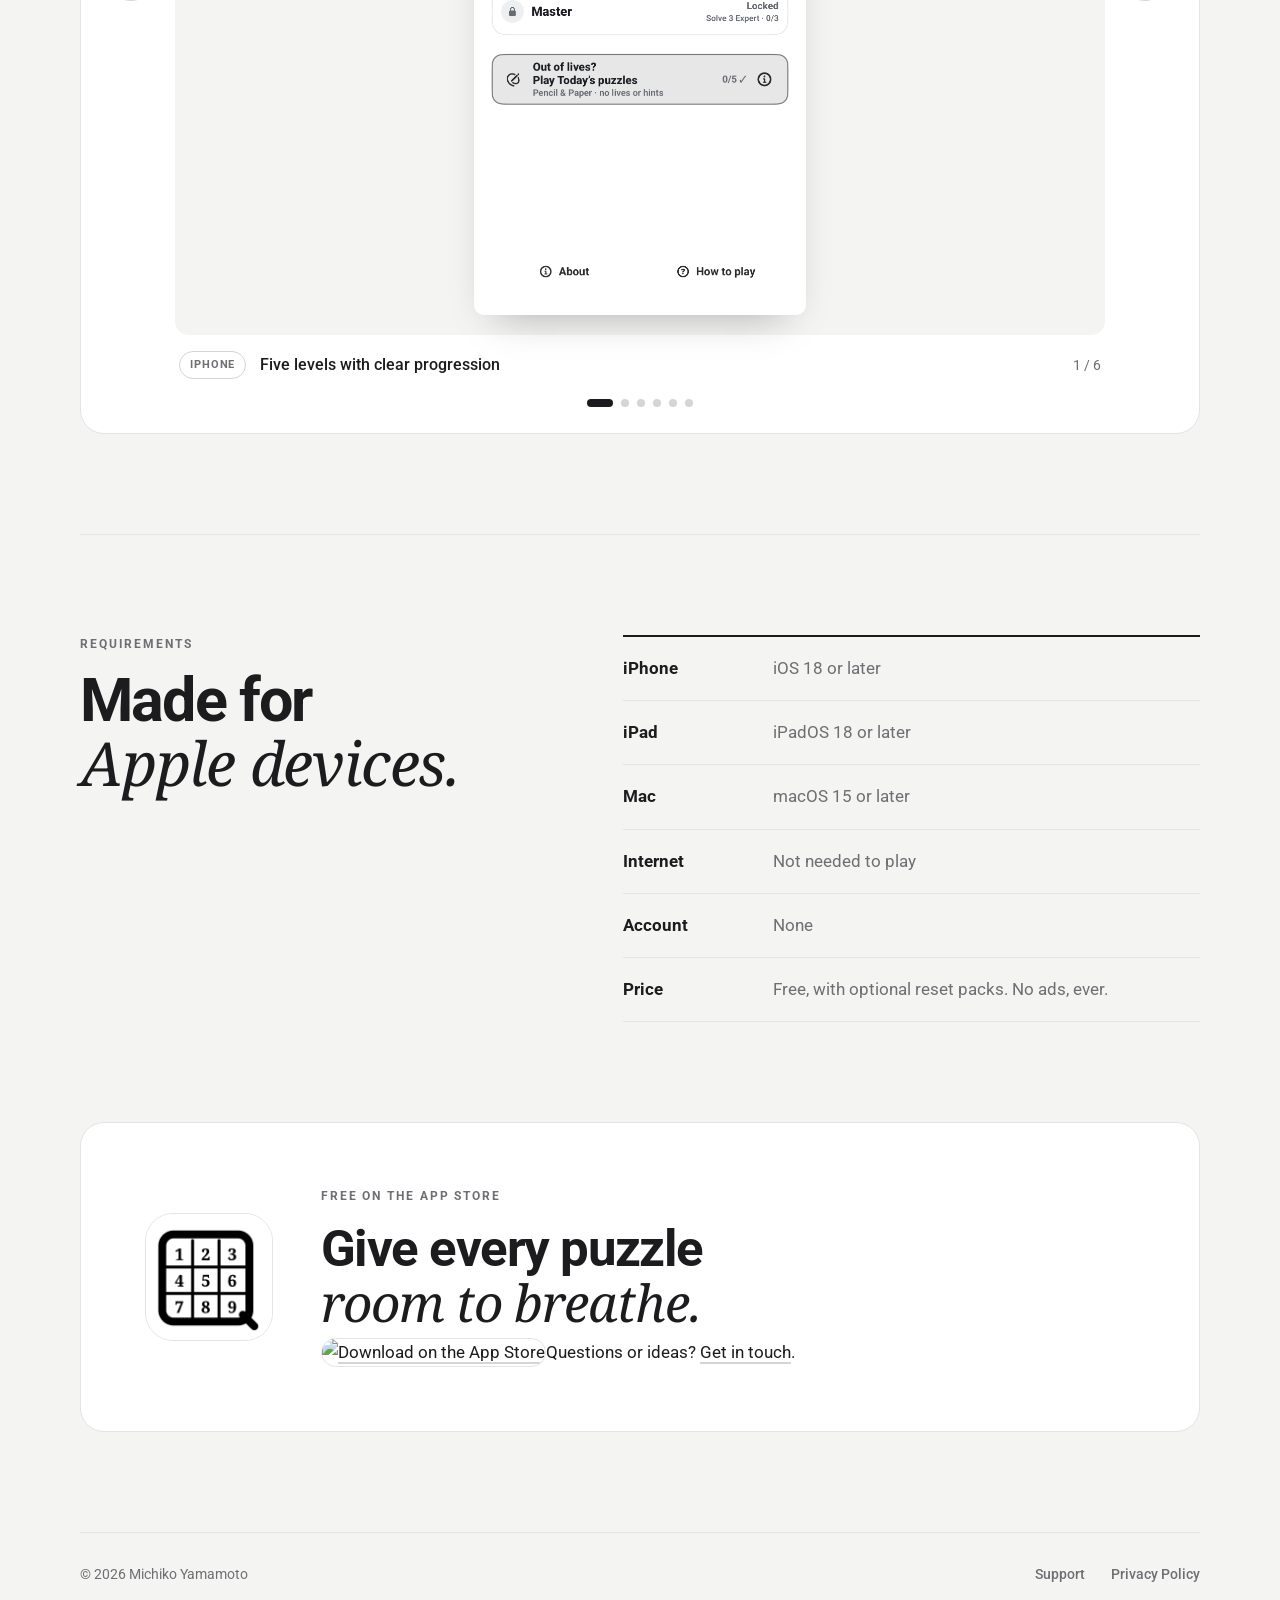
==== commit 7382db51: "Add files via upload" ====
--- a/docs/index.html
+++ b/docs/index.html
@@ -3,24 +3,33 @@
 <head>
   <meta charset="utf-8">
   <meta name="viewport" content="width=device-width, initial-scale=1">
-  <title>Quietly: Sudoku — calm puzzles, thoughtful hints</title>
+  <title>Quietly: Sudoku — a calm, ad-free Sudoku for iPhone, iPad &amp; Mac</title>
   <meta name="description" content="A calm Sudoku for iPhone, iPad and Mac. Five levels, daily puzzles, hints that teach the next step, and no ads.">
-  <meta name="theme-color" content="#F4F4F3">
+  <meta name="theme-color" content="#FFFFFF">
+  <meta name="apple-itunes-app" content="app-id=6821949804">
+  <link rel="canonical" href="https://astronomiku.github.io/QuietlySudoku/">
   <meta property="og:title" content="Quietly: Sudoku">
   <meta property="og:description" content="Calm puzzles, thoughtful hints. No ads, no accounts, no noise.">
   <meta property="og:type" content="website">
-  <meta property="og:image" content="assets/gameplay.jpg">
+  <meta property="og:url" content="https://astronomiku.github.io/QuietlySudoku/">
+  <meta property="og:image" content="https://astronomiku.github.io/QuietlySudoku/assets/gameplay.jpg">
+  <meta property="og:image:width" content="2560">
+  <meta property="og:image:height" content="1600">
+  <meta name="twitter:card" content="summary_large_image">
   <link rel="icon" href="assets/quietly-mark.png">
   <link rel="apple-touch-icon" href="assets/quietly-mark.png">
   <link rel="preconnect" href="https://fonts.googleapis.com">
   <link rel="preconnect" href="https://fonts.gstatic.com" crossorigin>
   <link rel="stylesheet" href="https://fonts.googleapis.com/css2?family=Noto+Serif:ital,wght@0,400;0,600;1,400&family=Roboto:wght@400;500;700&display=swap">
   <link rel="stylesheet" href="styles.css">
+  <script type="application/ld+json">
+  {"@context":"https://schema.org","@type":"SoftwareApplication","name":"Quietly: Sudoku","operatingSystem":"iOS 18, iPadOS 18, macOS 15","applicationCategory":"GameApplication","description":"A calm, ad-free Sudoku with five levels, daily puzzles and hints that teach the next step.","url":"https://astronomiku.github.io/QuietlySudoku/","downloadUrl":"https://apps.apple.com/us/app/quietly-sudoku/id6821949804","image":"https://astronomiku.github.io/QuietlySudoku/assets/quietly-mark.png","offers":{"@type":"Offer","price":"0","priceCurrency":"USD"},"author":{"@type":"Person","name":"Michiko Yamamoto"}}
+  </script>
 </head>
 <body>
   <nav class="shell" aria-label="Main">
     <a class="brand" href="./"><img src="assets/quietly-mark.png" alt=""><span>Quietly: Sudoku</span></a>
-    <div><a class="nav-how" href="#how">How it plays</a><a href="support/">Support</a><a href="privacy/">Privacy</a></div>
+    <div><a class="nav-how" href="#how">How it plays</a><a href="support/">Support</a><a href="privacy/">Privacy</a><a class="nav-get" href="https://apps.apple.com/us/app/quietly-sudoku/id6821949804">Get the app</a></div>
   </nav>
 
   <main>
@@ -32,7 +41,7 @@
         <ul class="pills" aria-label="Highlights">
           <li>No ads</li><li>No account</li><li>Five levels</li><li>Daily puzzles</li><li>Plays offline</li>
         </ul>
-        <p class="soon">Coming soon to the App Store</p>
+        <div class="cta"><a class="store-badge" href="https://apps.apple.com/us/app/quietly-sudoku/id6821949804" aria-label="Download Quietly: Sudoku on the App Store"><img src="https://tools.applemarketingtools.com/api/badges/download-on-the-app-store/black/en-us?size=250x83" alt="Download on the App Store" width="160" height="53"></a><span>Free · No ads · iPhone, iPad &amp; Mac</span></div>
       </div>
 
       <figure class="board-wrap">
@@ -112,9 +121,9 @@
     <section class="closing shell">
       <img src="assets/quietly-mark.png" alt="Quietly: Sudoku app icon">
       <div>
-        <p class="eyebrow">Coming soon to the App Store</p>
+        <p class="eyebrow">Free on the App Store</p>
         <h2>Give every puzzle<br><em>room to breathe.</em></h2>
-        <p>Questions before launch? <a href="support/">Get in touch</a>.</p>
+        <div class="cta"><a class="store-badge" href="https://apps.apple.com/us/app/quietly-sudoku/id6821949804" aria-label="Download Quietly: Sudoku on the App Store"><img src="https://tools.applemarketingtools.com/api/badges/download-on-the-app-store/black/en-us?size=250x83" alt="Download on the App Store" width="160" height="53"></a><span>Questions or ideas? <a href="support/">Get in touch</a>.</span></div>
       </div>
     </section>
   </main>
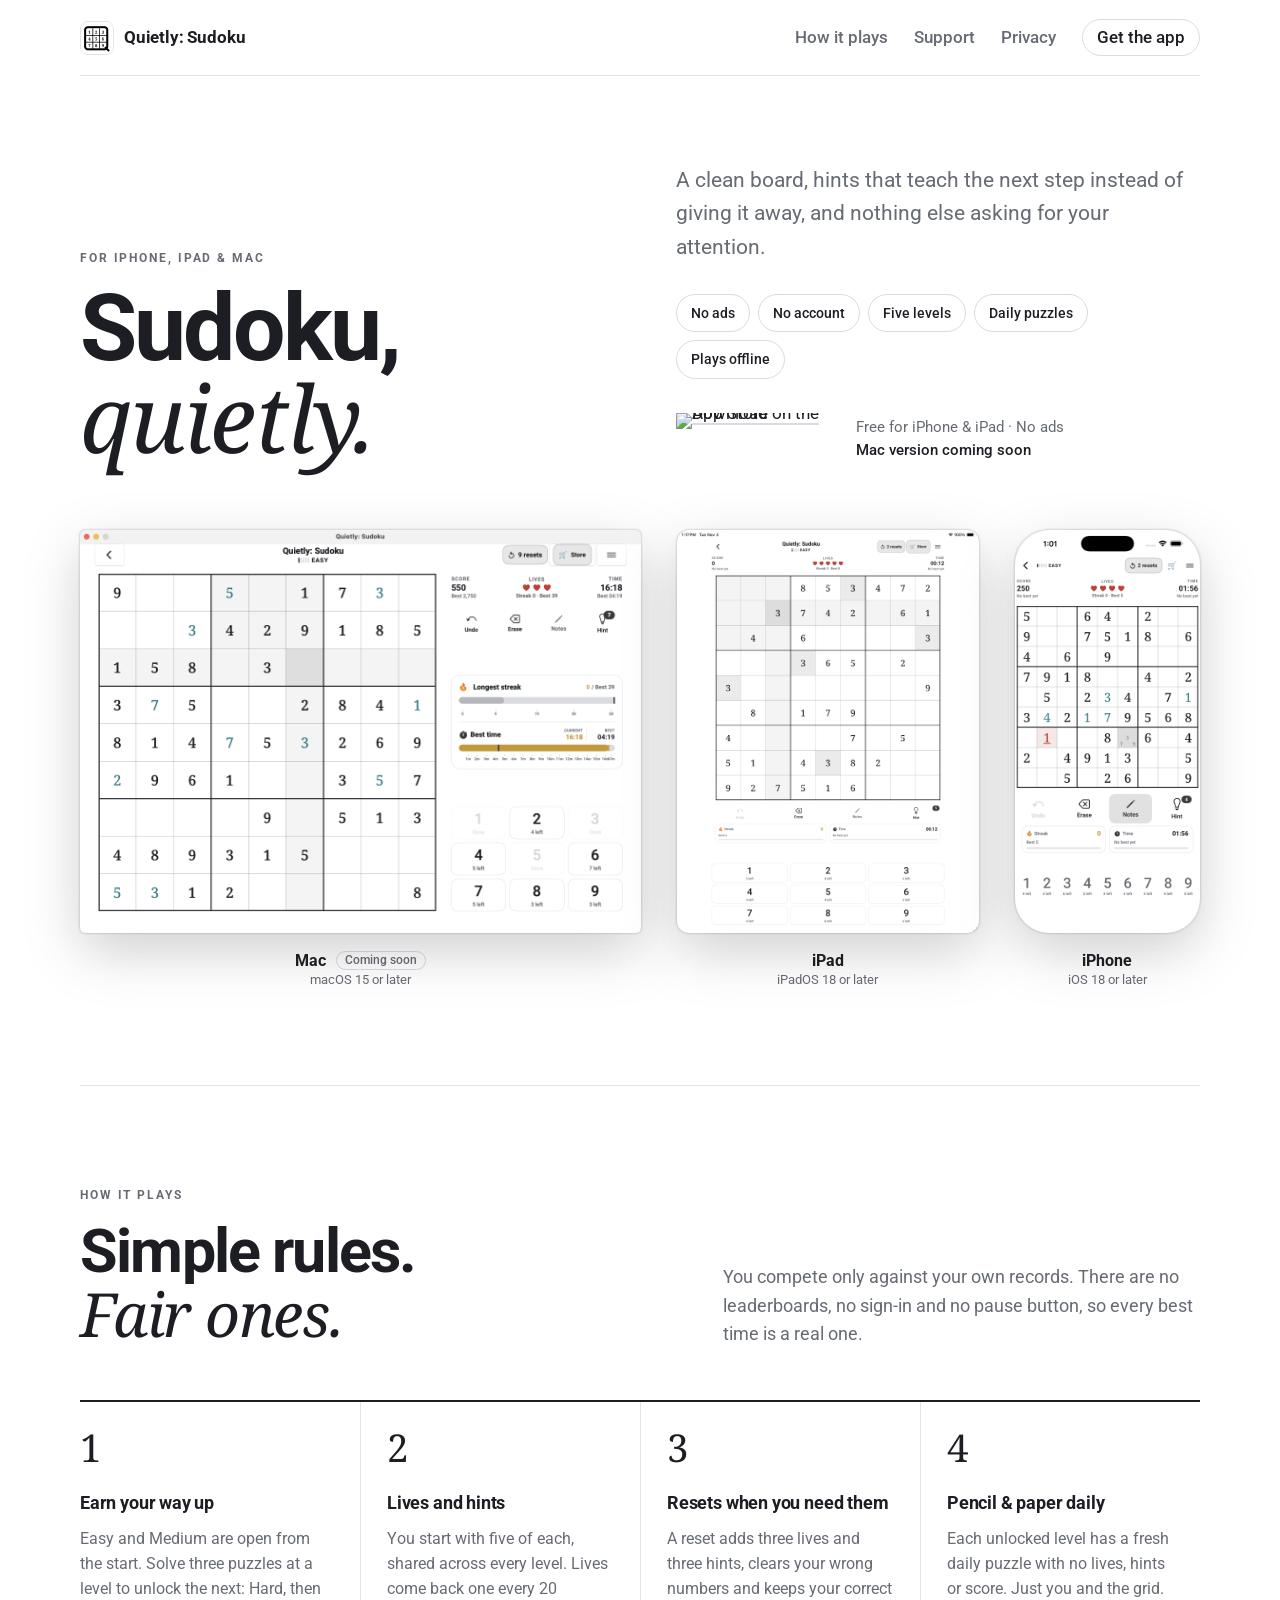
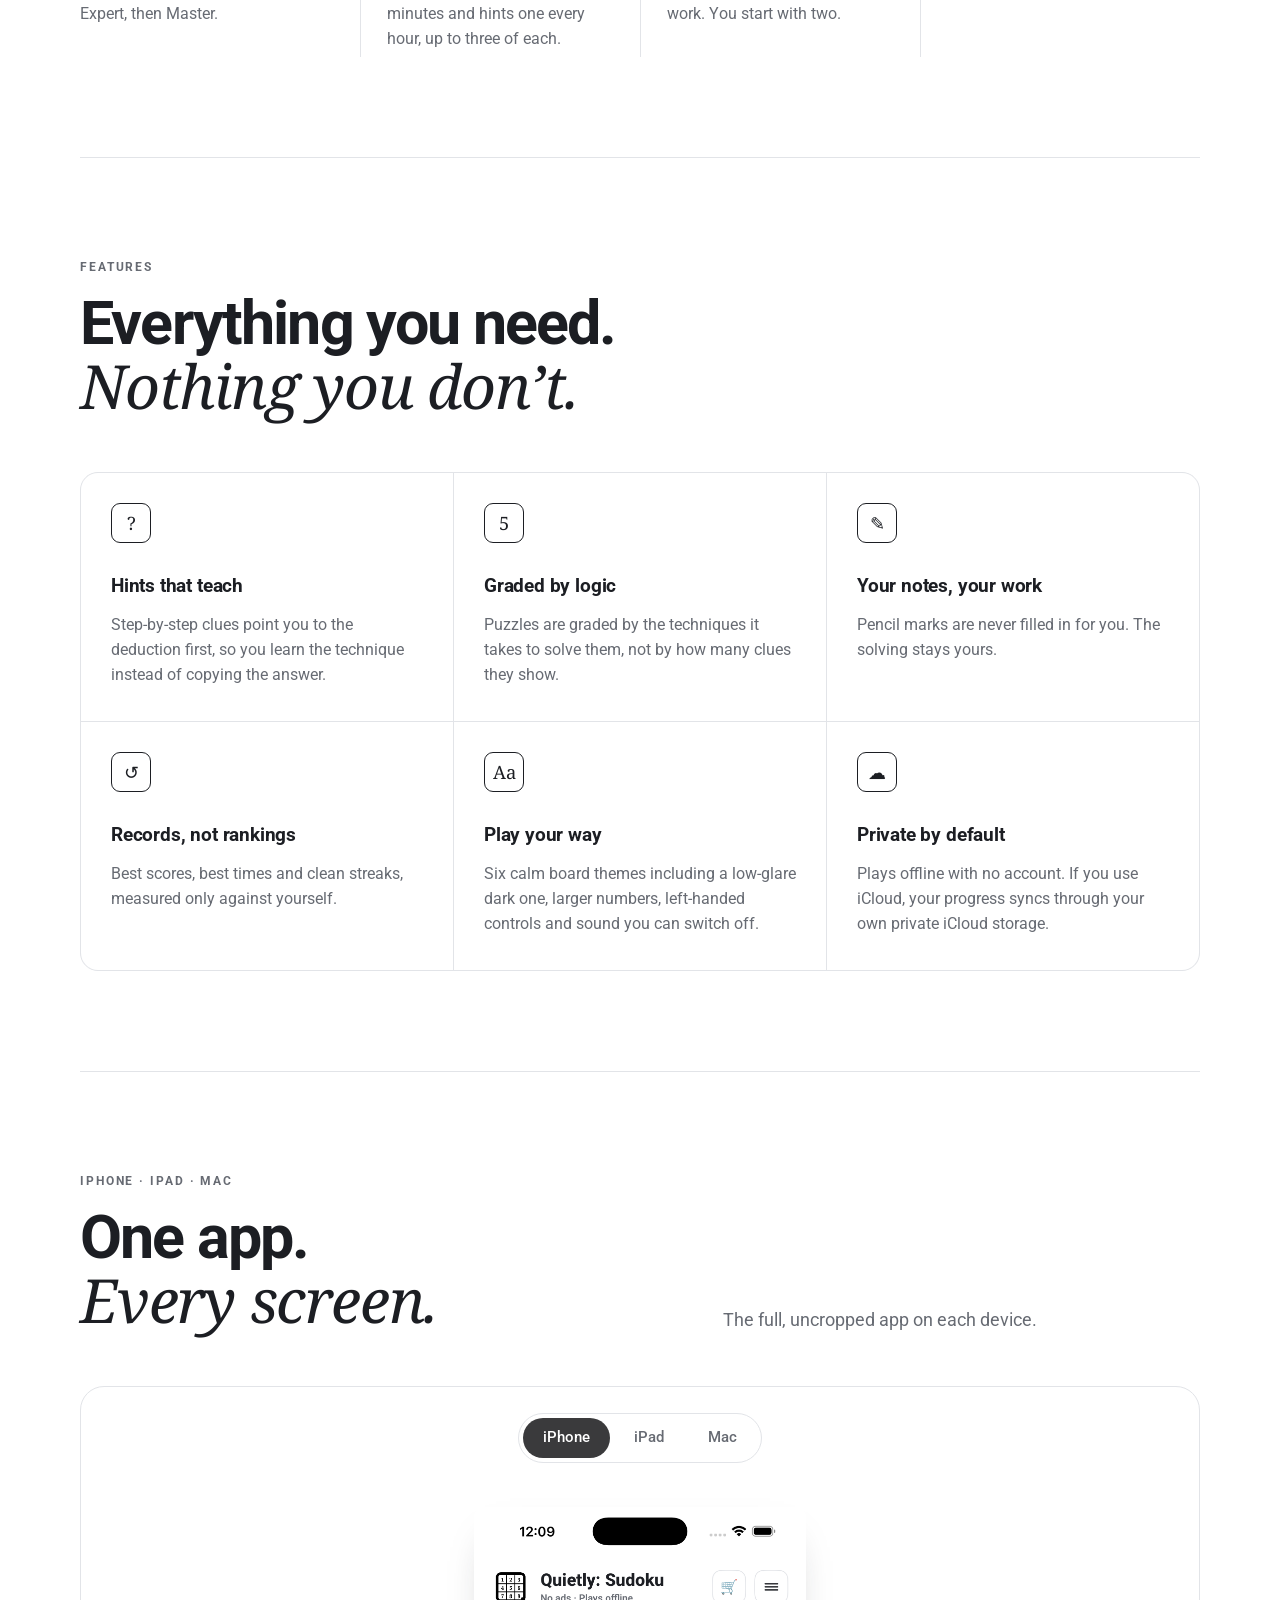
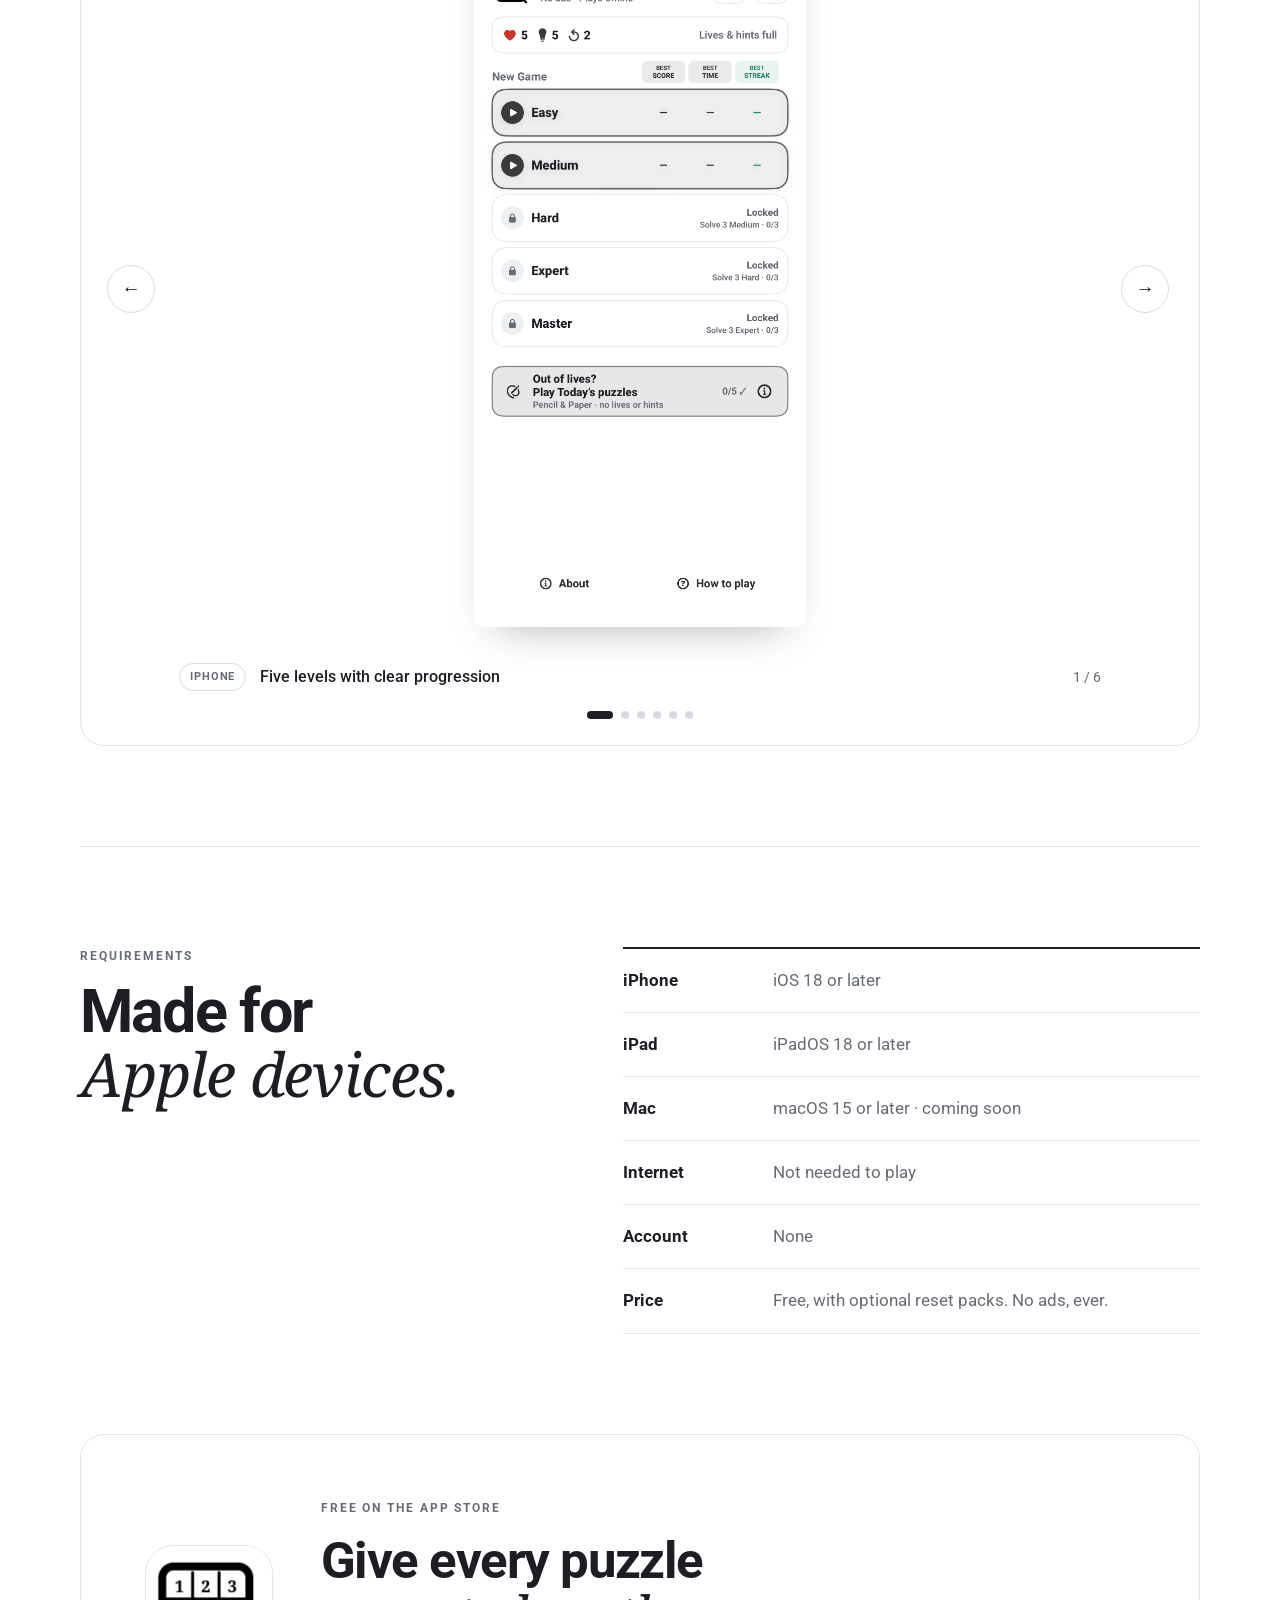
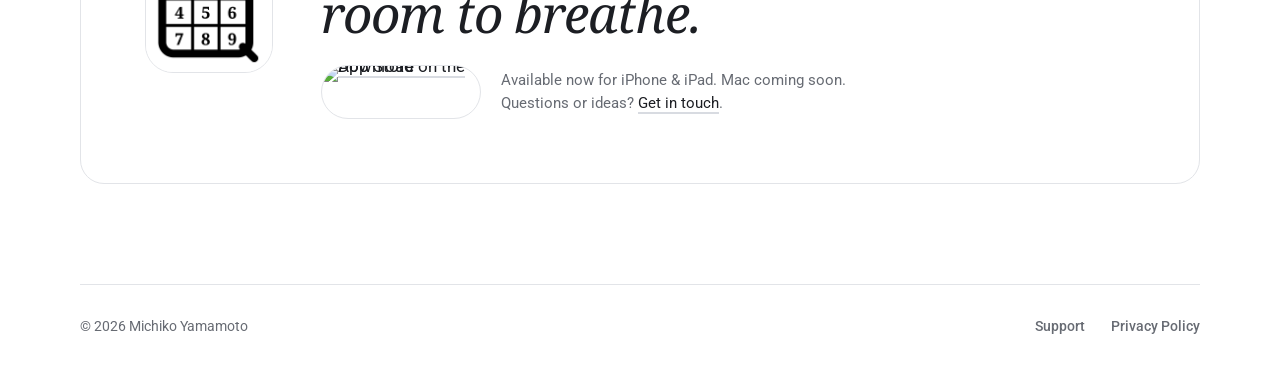
==== commit ccb6ade4: "Add files via upload" ====
--- a/docs/index.html
+++ b/docs/index.html
@@ -23,7 +23,7 @@
   <link rel="stylesheet" href="https://fonts.googleapis.com/css2?family=Noto+Serif:ital,wght@0,400;0,600;1,400&family=Roboto:wght@400;500;700&display=swap">
   <link rel="stylesheet" href="styles.css">
   <script type="application/ld+json">
-  {"@context":"https://schema.org","@type":"SoftwareApplication","name":"Quietly: Sudoku","operatingSystem":"iOS 18, iPadOS 18, macOS 15","applicationCategory":"GameApplication","description":"A calm, ad-free Sudoku with five levels, daily puzzles and hints that teach the next step.","url":"https://astronomiku.github.io/QuietlySudoku/","downloadUrl":"https://apps.apple.com/us/app/quietly-sudoku/id6821949804","image":"https://astronomiku.github.io/QuietlySudoku/assets/quietly-mark.png","offers":{"@type":"Offer","price":"0","priceCurrency":"USD"},"author":{"@type":"Person","name":"Michiko Yamamoto"}}
+  {"@context":"https://schema.org","@type":"SoftwareApplication","name":"Quietly: Sudoku","operatingSystem":"iOS 18, iPadOS 18","applicationCategory":"GameApplication","description":"A calm, ad-free Sudoku with five levels, daily puzzles and hints that teach the next step.","url":"https://astronomiku.github.io/QuietlySudoku/","downloadUrl":"https://apps.apple.com/us/app/quietly-sudoku/id6821949804","image":"https://astronomiku.github.io/QuietlySudoku/assets/quietly-mark.png","offers":{"@type":"Offer","price":"0","priceCurrency":"USD"},"author":{"@type":"Person","name":"Michiko Yamamoto"}}
   </script>
 </head>
 <body>
@@ -34,25 +34,34 @@
 
   <main>
     <header class="hero shell">
-      <div>
-        <p class="eyebrow">For iPhone, iPad &amp; Mac</p>
-        <h1>Sudoku,<br><em>quietly.</em></h1>
-        <p class="lede">A clean board, hints that teach the next step instead of giving it away, and nothing else asking for your attention.</p>
-        <ul class="pills" aria-label="Highlights">
-          <li>No ads</li><li>No account</li><li>Five levels</li><li>Daily puzzles</li><li>Plays offline</li>
-        </ul>
-        <div class="cta"><a class="store-badge" href="https://apps.apple.com/us/app/quietly-sudoku/id6821949804" aria-label="Download Quietly: Sudoku on the App Store"><img src="https://tools.applemarketingtools.com/api/badges/download-on-the-app-store/black/en-us?size=250x83" alt="Download on the App Store" width="160" height="53"></a><span>Free · No ads · iPhone, iPad &amp; Mac</span></div>
+      <div class="hero-copy">
+        <div>
+          <p class="eyebrow">For iPhone, iPad &amp; Mac</p>
+          <h1>Sudoku,<br><em>quietly.</em></h1>
+        </div>
+        <div>
+          <p class="lede">A clean board, hints that teach the next step instead of giving it away, and nothing else asking for your attention.</p>
+          <ul class="pills" aria-label="Highlights">
+            <li>No ads</li><li>No account</li><li>Five levels</li><li>Daily puzzles</li><li>Plays offline</li>
+          </ul>
+          <div class="cta"><a class="store-badge" href="https://apps.apple.com/us/app/quietly-sudoku/id6821949804" aria-label="Download Quietly: Sudoku for iPhone and iPad on the App Store"><img src="https://tools.applemarketingtools.com/api/badges/download-on-the-app-store/black/en-us?size=250x83" alt="Download on the App Store" width="160" height="53"></a><span>Free for iPhone &amp; iPad · No ads<br><span class="soon-note">Mac version coming soon</span></span></div>
+        </div>
       </div>
 
-      <figure class="board-wrap">
-        <div class="board" id="board" role="group" aria-label="Sample Sudoku board in the Classic theme. Select a cell to see its row, column and box."></div>
-        <figcaption>
-          <span class="key"><i class="k-given"></i>Given</span>
-          <span class="key"><i class="k-entry"></i>Yours</span>
-          <span class="key"><i class="k-err"></i>Wrong</span>
-          <span class="key"><i class="k-peer"></i>Row, column &amp; box</span>
-        </figcaption>
-      </figure>
+      <div class="devices" aria-label="Quietly: Sudoku on each device">
+        <figure class="device mac" style="--ar:2360/1696;--g:1.3915">
+          <img src="assets/screenshots/mac-game.png" alt="A Sudoku game in progress in Quietly: Sudoku on Mac" width="2360" height="1696">
+          <figcaption><strong>Mac <em class="soon-tag">Coming soon</em></strong><span>macOS 15 or later</span></figcaption>
+        </figure>
+        <figure class="device ipad" style="--ar:1372/1830;--g:0.7497">
+          <img src="assets/screenshots/ipad-game.png" alt="A new Easy puzzle in Quietly: Sudoku on iPad" width="1372" height="1830">
+          <figcaption><strong>iPad</strong><span>iPadOS 18 or later</span></figcaption>
+        </figure>
+        <figure class="device iphone" style="--ar:880/1912;--g:0.4603">
+          <img src="assets/screenshots/iphone-game.png" alt="A Sudoku game with notes in Quietly: Sudoku on iPhone" width="880" height="1912">
+          <figcaption><strong>iPhone</strong><span>iOS 18 or later</span></figcaption>
+        </figure>
+      </div>
     </header>
 
     <section class="section shell" id="how" aria-labelledby="how-title">
@@ -111,7 +120,7 @@
       <ul>
         <li><strong>iPhone</strong><span>iOS 18 or later</span></li>
         <li><strong>iPad</strong><span>iPadOS 18 or later</span></li>
-        <li><strong>Mac</strong><span>macOS 15 or later</span></li>
+        <li><strong>Mac</strong><span>macOS 15 or later · coming soon</span></li>
         <li><strong>Internet</strong><span>Not needed to play</span></li>
         <li><strong>Account</strong><span>None</span></li>
         <li><strong>Price</strong><span>Free, with optional reset packs. No ads, ever.</span></li>
@@ -123,13 +132,12 @@
       <div>
         <p class="eyebrow">Free on the App Store</p>
         <h2>Give every puzzle<br><em>room to breathe.</em></h2>
-        <div class="cta"><a class="store-badge" href="https://apps.apple.com/us/app/quietly-sudoku/id6821949804" aria-label="Download Quietly: Sudoku on the App Store"><img src="https://tools.applemarketingtools.com/api/badges/download-on-the-app-store/black/en-us?size=250x83" alt="Download on the App Store" width="160" height="53"></a><span>Questions or ideas? <a href="support/">Get in touch</a>.</span></div>
+        <div class="cta"><a class="store-badge" href="https://apps.apple.com/us/app/quietly-sudoku/id6821949804" aria-label="Download Quietly: Sudoku for iPhone and iPad on the App Store"><img src="https://tools.applemarketingtools.com/api/badges/download-on-the-app-store/black/en-us?size=250x83" alt="Download on the App Store" width="160" height="53"></a><span>Available now for iPhone &amp; iPad. Mac coming soon.<br>Questions or ideas? <a href="support/">Get in touch</a>.</span></div>
       </div>
     </section>
   </main>
 
   <footer class="shell"><span>© 2026 Michiko Yamamoto</span><div><a href="support/">Support</a><a href="privacy/">Privacy Policy</a></div></footer>
-  <script src="board.js"></script>
   <script src="carousel.js"></script>
 </body>
 </html>
--- a/docs/styles.css
+++ b/docs/styles.css
@@ -1,9 +1,11 @@
 /* Quietly: Sudoku — site styles in the app's Classic theme (Theme.swift → classic). */
 :root{
   color-scheme:light;
-  --bg:#F4F4F3;--surface:#FFFFFF;--ink:#1C1C1E;--muted:#6E6E73;
-  --thick:#1C1C1E;--thin:#D5D5D7;--peer:#EFEFEF;--sel:#D4D4D4;--sel-fg:#2C2C2E;
-  --entry:#66666B;--err:#C0392B;--err-bg:#F2D7D5;--border:#E4E4E5;--soft:#DFDFE0;--accent:#3A3A3C;
+  /* Matches what the app actually draws for Classic (Theme.swift: shared light
+     palette + Classic accents). Keep the two in sync. */
+  --bg:#FFFFFF;--surface:#FFFFFF;--ink:#1C1E23;--muted:#676B73;
+  --thick:#25272D;--thin:#D8DBE1;--peer:#F3F4F6;--same:#E3E3E4;--sel:#D4D4D4;--sel-fg:#2C2C2E;
+  --entry:#007C83;--err:#C9342F;--err-bg:#FBE8E6;--border:#E2E4E8;--soft:#E7E7E8;--accent:#3A3A3C;
   --serif:"Noto Serif",Georgia,serif;
   --sans:Roboto,-apple-system,BlinkMacSystemFont,"Segoe UI",sans-serif;
 }
@@ -38,7 +40,9 @@
 .section-heading.solo{grid-template-columns:1fr}
 
 /* Hero */
-.hero{display:grid;grid-template-columns:1fr minmax(0,460px);gap:72px;align-items:center;padding:96px 0 104px}
+.hero{padding:88px 0 96px}
+.hero-copy{display:grid;grid-template-columns:1fr 1fr;gap:28px 72px;align-items:end;margin-bottom:64px}
+.hero-copy .lede{margin-top:0}
 .hero h1{margin:0;font-size:clamp(3.2rem,7.4vw,5.8rem);line-height:.96}
 .pills{display:flex;flex-wrap:wrap;gap:8px;margin-top:30px;padding:0;list-style:none}
 .pills li{border:1px solid var(--thin);border-radius:999px;padding:7px 14px;background:var(--surface);font-weight:500;font-size:.88rem}
@@ -47,14 +51,14 @@
 
 /* Live board (mirrors the in-app Classic board) */
 .board-wrap{margin:0}
-.board{display:grid;grid-template-columns:repeat(9,1fr);aspect-ratio:1;background:var(--surface);border:3px solid var(--thick);border-radius:4px;box-shadow:0 30px 60px -30px rgba(28,28,30,.35);user-select:none}
+.board{display:grid;grid-template-columns:repeat(9,1fr);aspect-ratio:1;background:var(--surface);border:3px solid var(--thick);border-radius:4px;box-shadow:0 30px 60px -30px rgba(28,30,35,.35);user-select:none}
 .board button{appearance:none;position:relative;display:grid;place-items:center;min-width:0;padding:0;border:0;border-right:1px solid var(--thin);border-bottom:1px solid var(--thin);background:var(--surface);color:var(--ink);font:400 clamp(1.05rem,3.4vw,1.85rem)/1 var(--serif);cursor:pointer;transition:background-color .15s}
 .board button:nth-child(9n){border-right:0}
 .board button:nth-child(9n+3),.board button:nth-child(9n+6){border-right:2px solid var(--thick)}
 .board button:nth-child(n+19):nth-child(-n+27),.board button:nth-child(n+46):nth-child(-n+54){border-bottom:2px solid var(--thick)}
 .board button:nth-child(n+73){border-bottom:0}
 .board button.peer{background:var(--peer)}
-.board button.same{background:var(--peer);font-weight:600}
+.board button.same{background:var(--same);font-weight:600}
 .board button.sel{background:var(--sel);color:var(--sel-fg)}
 .board button.entry{color:var(--entry)}
 .board button.err{background:var(--err-bg);color:var(--err);text-decoration:underline;text-decoration-thickness:2px;text-underline-offset:4px}
@@ -90,7 +94,7 @@
 .carousel-stage{display:grid;grid-template-columns:52px minmax(0,1fr) 52px;gap:16px;align-items:center}
 .carousel-stage figure{min-width:0;margin:0}
 .carousel-image{display:grid;place-items:center;min-height:620px;background:var(--bg);border-radius:14px;padding:20px}
-.carousel-image img{display:block;width:auto;height:auto;max-width:100%;max-height:720px;object-fit:contain;border-radius:10px;box-shadow:0 18px 40px -22px rgba(28,28,30,.4)}
+.carousel-image img{display:block;width:auto;height:auto;max-width:100%;max-height:720px;object-fit:contain;border-radius:10px;box-shadow:0 18px 40px -22px rgba(28,30,35,.4)}
 .carousel-stage figcaption{display:grid;grid-template-columns:auto 1fr auto;gap:14px;align-items:center;padding:16px 4px 0}
 .carousel-platform{padding:4px 10px;border:1px solid var(--thin);border-radius:999px;color:var(--muted);font-size:.7rem;font-weight:700;letter-spacing:.08em;text-transform:uppercase}
 .carousel-title{font-size:1rem;font-weight:500}
@@ -126,8 +130,8 @@
 .policy section>p:first-child{font-size:1.15rem;color:var(--ink)}
 
 @media(max-width:900px){
-  .hero{grid-template-columns:1fr;gap:56px;padding:72px 0 80px}
-  .board-wrap{max-width:460px}
+  .hero{padding:64px 0 72px}
+  .hero-copy{grid-template-columns:1fr;margin-bottom:48px}
   .section-heading,.requirements{grid-template-columns:1fr;gap:22px}
   .steps{grid-template-columns:repeat(2,minmax(0,1fr))}
   .steps li:nth-child(3){padding-left:0;border-left:0}
@@ -164,4 +168,29 @@
   .text-page{padding:64px 0}
   footer{flex-direction:column;gap:16px}
 }
+/* App Store call to action (post-launch) */
+.cta{display:flex;flex-wrap:wrap;align-items:center;gap:14px 20px;margin-top:34px}
+.closing .cta{margin-top:22px}
+.cta>span{color:var(--muted);font-size:.92rem}
+.store-badge{display:inline-block;line-height:0;border-radius:10px;transition:opacity .15s}
+.store-badge:hover{opacity:.82}
+.store-badge img{display:block;width:160px;height:auto;min-height:44px}
+.nav-get{color:var(--ink)!important;border:1px solid var(--thin);border-radius:999px;padding:4px 14px;margin:-5px 0;background:var(--surface)}
+@media(max-width:620px){.nav-get{display:none}}
+
 @media(prefers-reduced-motion:reduce){html{scroll-behavior:auto}.board button{transition:none}}
+
+/* Hero device screenshots: flex-grow = aspect ratio, so all three share one height */
+.devices{display:flex;align-items:flex-end;gap:clamp(16px,3vw,36px)}
+.device{flex:var(--g) 1 0;min-width:0;margin:0}
+.device img{display:block;width:100%;height:auto;aspect-ratio:var(--ar);filter:drop-shadow(0 18px 28px rgba(28,30,35,.16)) drop-shadow(0 0 1px rgba(28,30,35,.35))}
+.device.ipad img{border-radius:12px}
+.device figcaption{display:flex;flex-direction:column;align-items:center;margin-top:18px;text-align:center;line-height:1.3}
+.device figcaption strong{font-size:1rem}
+.device figcaption span{color:var(--muted);font-size:.84rem}
+@media(max-width:620px){
+  .devices{flex-wrap:wrap;gap:28px 16px}
+  .device.mac{flex-basis:100%}
+}
+.soon-note{color:var(--ink);font-weight:500}
+.soon-tag{display:inline-block;margin-left:6px;padding:1px 8px;border:1px solid var(--thin);border-radius:999px;font-style:normal;font-size:.72rem;font-weight:500;color:var(--muted);vertical-align:2px}
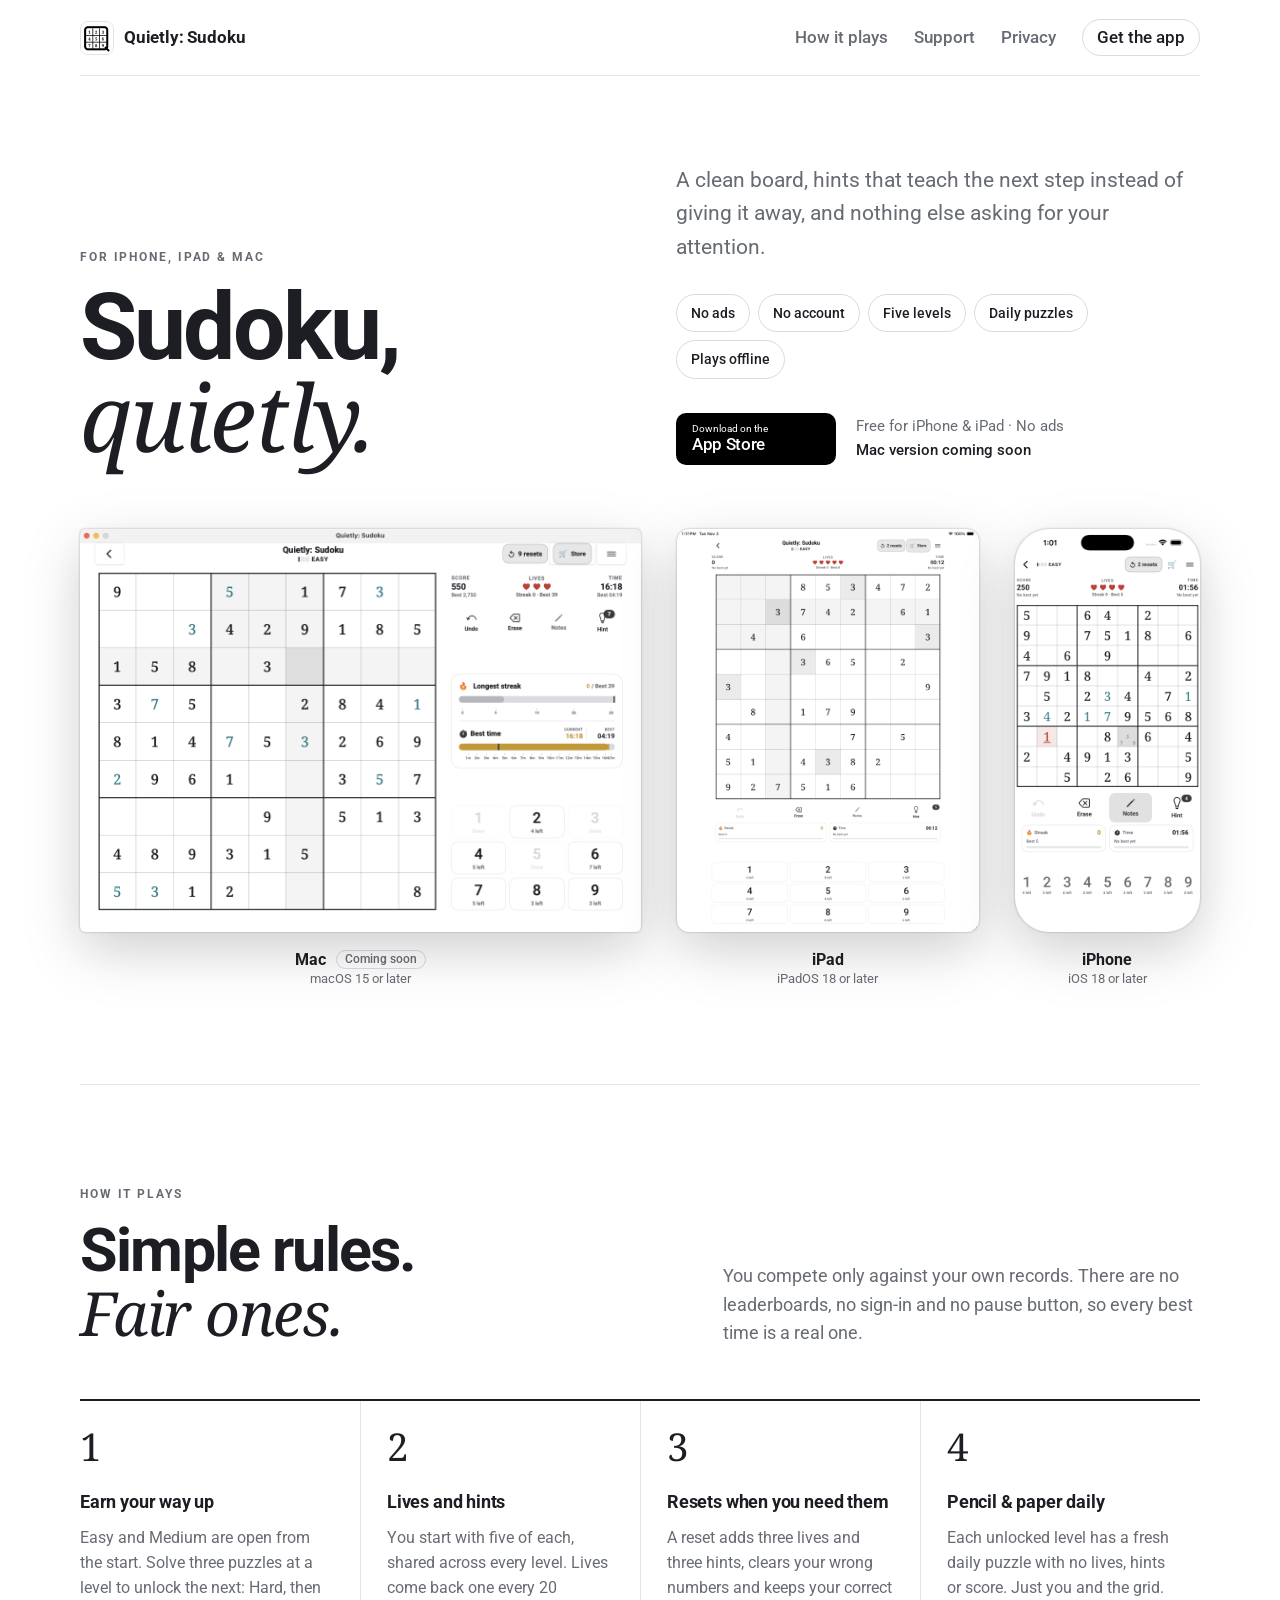
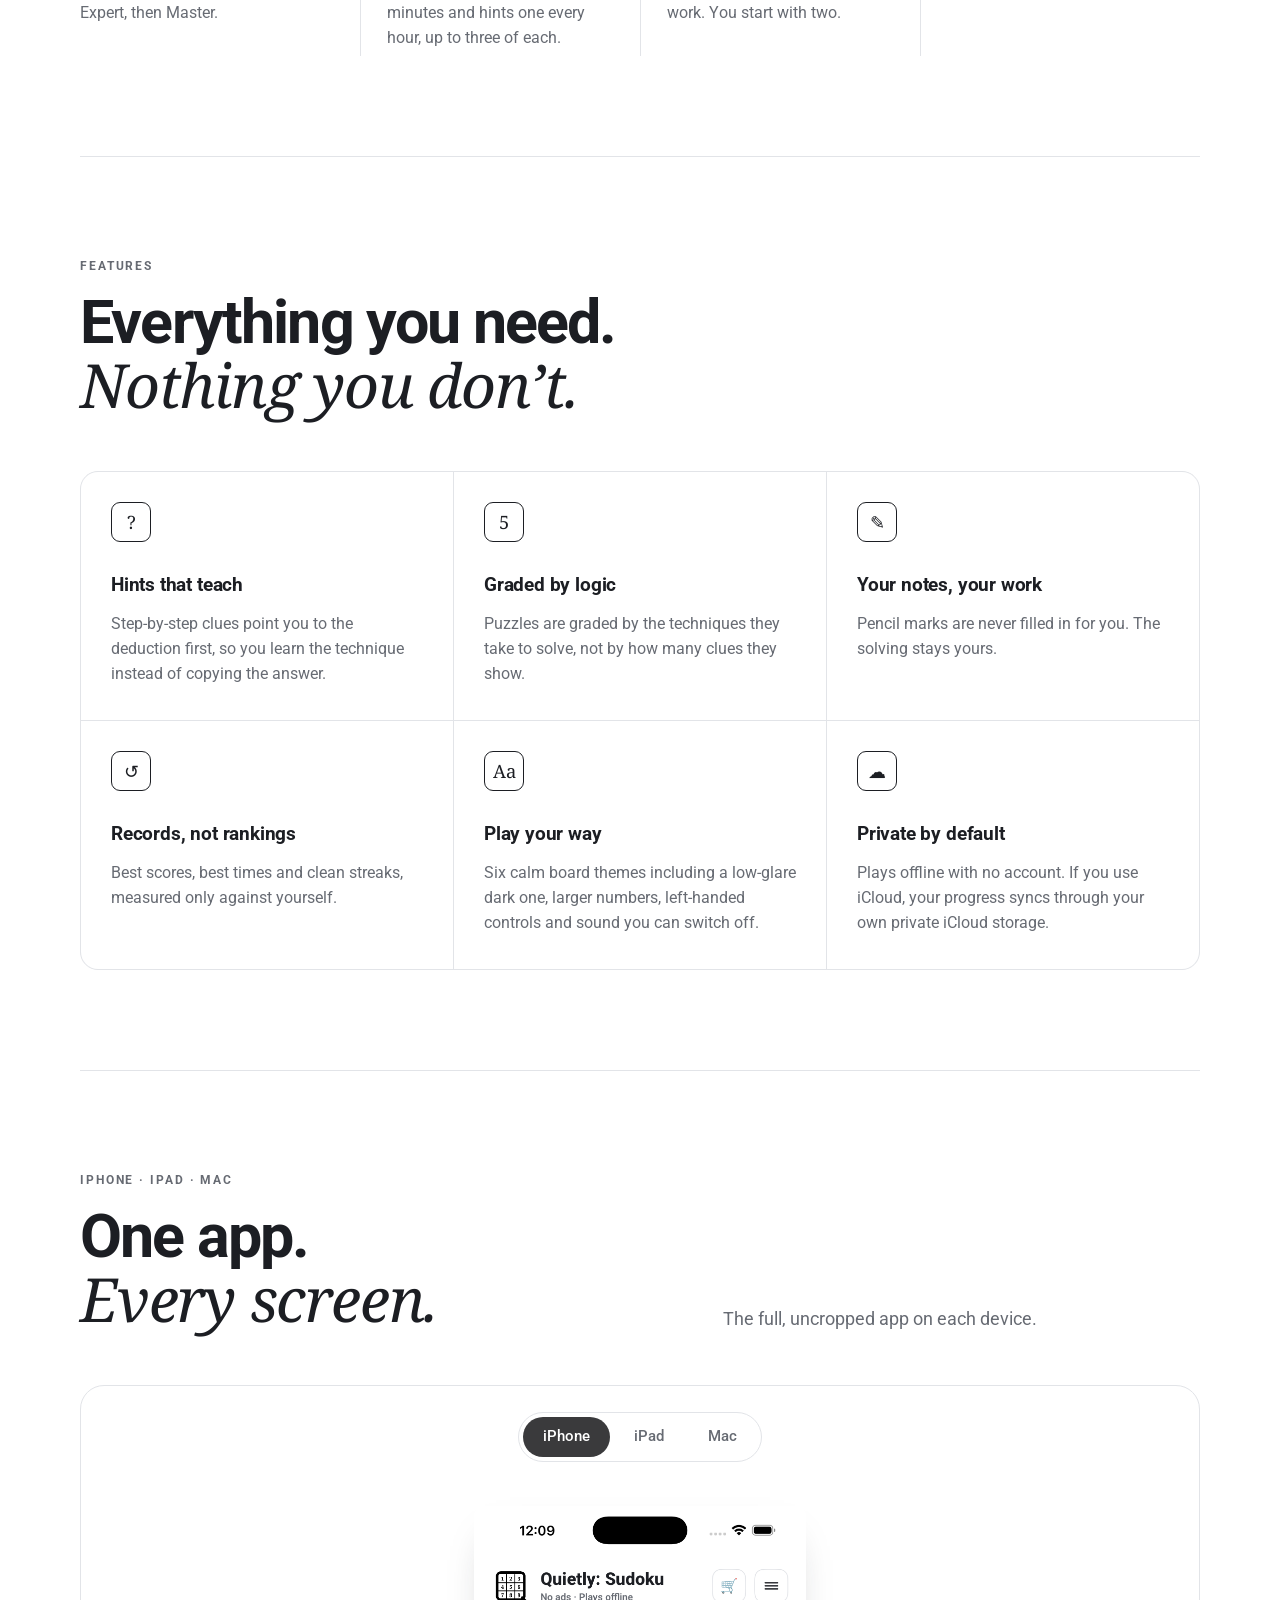
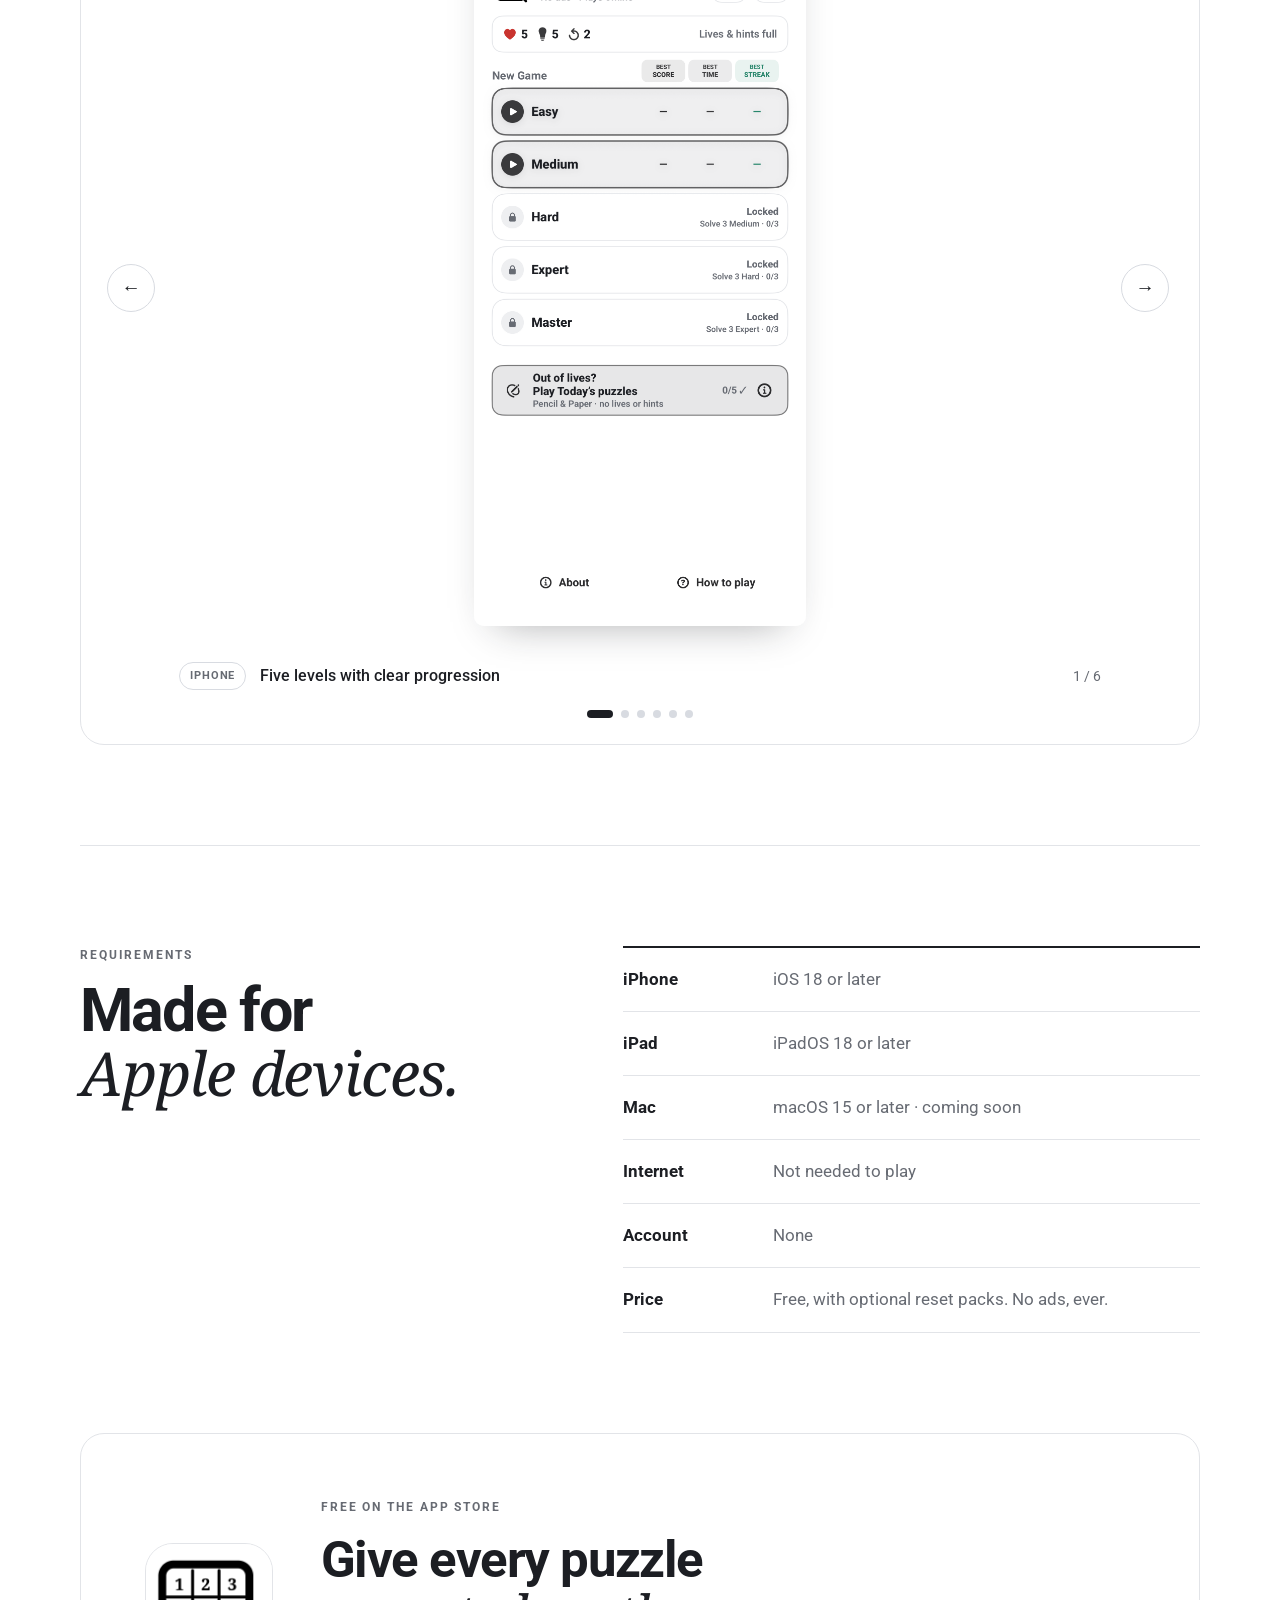
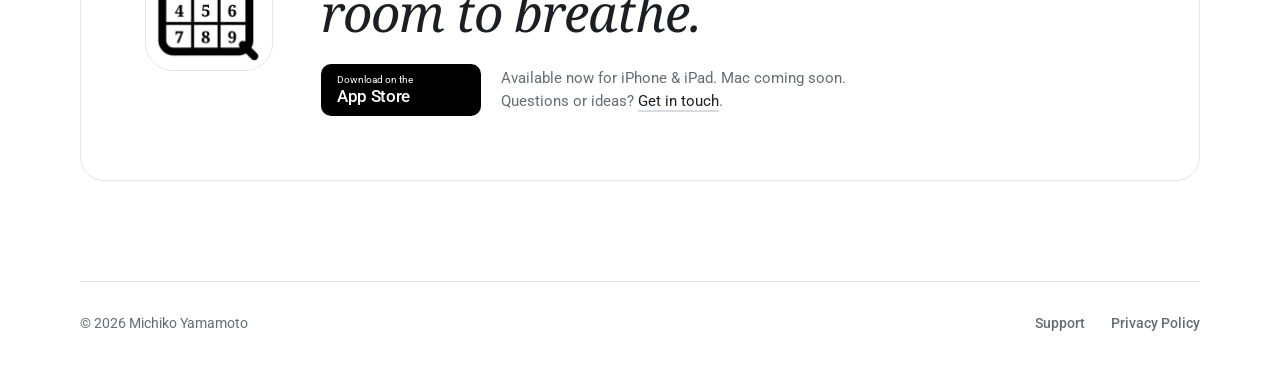
==== commit 1e12736f: "Add files via upload" ====
--- a/docs/index.html
+++ b/docs/index.html
@@ -3,8 +3,8 @@
 <head>
   <meta charset="utf-8">
   <meta name="viewport" content="width=device-width, initial-scale=1">
-  <title>Quietly: Sudoku — a calm, ad-free Sudoku for iPhone, iPad &amp; Mac</title>
-  <meta name="description" content="A calm Sudoku for iPhone, iPad and Mac. Five levels, daily puzzles, hints that teach the next step, and no ads.">
+  <title>Quietly: Sudoku — calm, ad-free Sudoku for iPhone and iPad</title>
+  <meta name="description" content="A calm Sudoku for iPhone and iPad, with Mac coming soon. Five levels, daily puzzles, hints that teach the next step, and no ads.">
   <meta name="theme-color" content="#FFFFFF">
   <meta name="apple-itunes-app" content="app-id=6821949804">
   <link rel="canonical" href="https://astronomiku.github.io/QuietlySudoku/">
@@ -44,21 +44,21 @@
           <ul class="pills" aria-label="Highlights">
             <li>No ads</li><li>No account</li><li>Five levels</li><li>Daily puzzles</li><li>Plays offline</li>
           </ul>
-          <div class="cta"><a class="store-badge" href="https://apps.apple.com/us/app/quietly-sudoku/id6821949804" aria-label="Download Quietly: Sudoku for iPhone and iPad on the App Store"><img src="https://tools.applemarketingtools.com/api/badges/download-on-the-app-store/black/en-us?size=250x83" alt="Download on the App Store" width="160" height="53"></a><span>Free for iPhone &amp; iPad · No ads<br><span class="soon-note">Mac version coming soon</span></span></div>
+          <div class="cta"><a class="store-badge" href="https://apps.apple.com/us/app/quietly-sudoku/id6821949804" aria-label="Download Quietly: Sudoku for iPhone and iPad on the App Store"><span><small>Download on the</small>App Store</span></a><span>Free for iPhone &amp; iPad · No ads<br><span class="soon-note">Mac version coming soon</span></span></div>
         </div>
       </div>
 
       <div class="devices" aria-label="Quietly: Sudoku on each device">
         <figure class="device mac" style="--ar:2360/1696;--g:1.3915">
-          <img src="assets/screenshots/mac-game.png" alt="A Sudoku game in progress in Quietly: Sudoku on Mac" width="2360" height="1696">
+          <img src="assets/screenshots/mac-game.png" alt="Preview of a Sudoku game in Quietly: Sudoku for Mac" width="2360" height="1696" decoding="async">
           <figcaption><strong>Mac <em class="soon-tag">Coming soon</em></strong><span>macOS 15 or later</span></figcaption>
         </figure>
         <figure class="device ipad" style="--ar:1372/1830;--g:0.7497">
-          <img src="assets/screenshots/ipad-game.png" alt="A new Easy puzzle in Quietly: Sudoku on iPad" width="1372" height="1830">
+          <img src="assets/screenshots/ipad-game.png" alt="A new Easy puzzle in Quietly: Sudoku on iPad" width="1372" height="1830" decoding="async">
           <figcaption><strong>iPad</strong><span>iPadOS 18 or later</span></figcaption>
         </figure>
         <figure class="device iphone" style="--ar:880/1912;--g:0.4603">
-          <img src="assets/screenshots/iphone-game.png" alt="A Sudoku game with notes in Quietly: Sudoku on iPhone" width="880" height="1912">
+          <img src="assets/screenshots/iphone-game.png" alt="A Sudoku game with notes in Quietly: Sudoku on iPhone" width="880" height="1912" decoding="async">
           <figcaption><strong>iPhone</strong><span>iOS 18 or later</span></figcaption>
         </figure>
       </div>
@@ -83,7 +83,7 @@
       </div>
       <div class="feature-grid">
         <article><span class="glyph" aria-hidden="true">?</span><h3>Hints that teach</h3><p>Step-by-step clues point you to the deduction first, so you learn the technique instead of copying the answer.</p></article>
-        <article><span class="glyph" aria-hidden="true">5</span><h3>Graded by logic</h3><p>Puzzles are graded by the techniques it takes to solve them, not by how many clues they show.</p></article>
+        <article><span class="glyph" aria-hidden="true">5</span><h3>Graded by logic</h3><p>Puzzles are graded by the techniques they take to solve, not by how many clues they show.</p></article>
         <article><span class="glyph" aria-hidden="true">✎</span><h3>Your notes, your work</h3><p>Pencil marks are never filled in for you. The solving stays yours.</p></article>
         <article><span class="glyph" aria-hidden="true">↺</span><h3>Records, not rankings</h3><p>Best scores, best times and clean streaks, measured only against yourself.</p></article>
         <article><span class="glyph" aria-hidden="true">Aa</span><h3>Play your way</h3><p>Six calm board themes including a low-glare dark one, larger numbers, left-handed controls and sound you can switch off.</p></article>
@@ -106,7 +106,7 @@
         <div class="carousel-stage">
           <button class="carousel-arrow previous" type="button" aria-label="Previous screenshot">←</button>
           <figure>
-            <div class="carousel-image"><img src="assets/screenshots/iphone-home.png" alt="Quietly: Sudoku home screen on iPhone showing five difficulty levels"></div>
+            <div class="carousel-image"><img src="assets/screenshots/iphone-home.png" alt="Quietly: Sudoku home screen on iPhone showing five difficulty levels" decoding="async"></div>
             <figcaption><span class="carousel-platform">iPhone</span><strong class="carousel-title">Five levels with clear progression</strong><small class="carousel-count" aria-live="polite">1 / 6</small></figcaption>
           </figure>
           <button class="carousel-arrow next" type="button" aria-label="Next screenshot">→</button>
@@ -132,7 +132,7 @@
       <div>
         <p class="eyebrow">Free on the App Store</p>
         <h2>Give every puzzle<br><em>room to breathe.</em></h2>
-        <div class="cta"><a class="store-badge" href="https://apps.apple.com/us/app/quietly-sudoku/id6821949804" aria-label="Download Quietly: Sudoku for iPhone and iPad on the App Store"><img src="https://tools.applemarketingtools.com/api/badges/download-on-the-app-store/black/en-us?size=250x83" alt="Download on the App Store" width="160" height="53"></a><span>Available now for iPhone &amp; iPad. Mac coming soon.<br>Questions or ideas? <a href="support/">Get in touch</a>.</span></div>
+        <div class="cta"><a class="store-badge" href="https://apps.apple.com/us/app/quietly-sudoku/id6821949804" aria-label="Download Quietly: Sudoku for iPhone and iPad on the App Store"><span><small>Download on the</small>App Store</span></a><span>Available now for iPhone &amp; iPad. Mac coming soon.<br>Questions or ideas? <a href="support/">Get in touch</a>.</span></div>
       </div>
     </section>
   </main>
--- a/docs/styles.css
+++ b/docs/styles.css
@@ -1,11 +1,7 @@
-/* Quietly: Sudoku — site styles in the app's Classic theme (Theme.swift → classic). */
 :root{
   color-scheme:light;
-  /* Matches what the app actually draws for Classic (Theme.swift: shared light
-     palette + Classic accents). Keep the two in sync. */
   --bg:#FFFFFF;--surface:#FFFFFF;--ink:#1C1E23;--muted:#676B73;
-  --thick:#25272D;--thin:#D8DBE1;--peer:#F3F4F6;--same:#E3E3E4;--sel:#D4D4D4;--sel-fg:#2C2C2E;
-  --entry:#007C83;--err:#C9342F;--err-bg:#FBE8E6;--border:#E2E4E8;--soft:#E7E7E8;--accent:#3A3A3C;
+  --thin:#D8DBE1;--border:#E2E4E8;--accent:#3A3A3C;
   --serif:"Noto Serif",Georgia,serif;
   --sans:Roboto,-apple-system,BlinkMacSystemFont,"Segoe UI",sans-serif;
 }
@@ -48,28 +44,6 @@
 .pills li{border:1px solid var(--thin);border-radius:999px;padding:7px 14px;background:var(--surface);font-weight:500;font-size:.88rem}
 .soon{display:inline-flex;align-items:center;gap:10px;margin:34px 0 0;padding:10px 16px;border:1px solid var(--thin);border-radius:999px;background:var(--surface);color:var(--ink);font-weight:500;font-size:.92rem}
 .soon::before{content:"";width:8px;height:8px;border-radius:50%;background:var(--accent)}
-
-/* Live board (mirrors the in-app Classic board) */
-.board-wrap{margin:0}
-.board{display:grid;grid-template-columns:repeat(9,1fr);aspect-ratio:1;background:var(--surface);border:3px solid var(--thick);border-radius:4px;box-shadow:0 30px 60px -30px rgba(28,30,35,.35);user-select:none}
-.board button{appearance:none;position:relative;display:grid;place-items:center;min-width:0;padding:0;border:0;border-right:1px solid var(--thin);border-bottom:1px solid var(--thin);background:var(--surface);color:var(--ink);font:400 clamp(1.05rem,3.4vw,1.85rem)/1 var(--serif);cursor:pointer;transition:background-color .15s}
-.board button:nth-child(9n){border-right:0}
-.board button:nth-child(9n+3),.board button:nth-child(9n+6){border-right:2px solid var(--thick)}
-.board button:nth-child(n+19):nth-child(-n+27),.board button:nth-child(n+46):nth-child(-n+54){border-bottom:2px solid var(--thick)}
-.board button:nth-child(n+73){border-bottom:0}
-.board button.peer{background:var(--peer)}
-.board button.same{background:var(--same);font-weight:600}
-.board button.sel{background:var(--sel);color:var(--sel-fg)}
-.board button.entry{color:var(--entry)}
-.board button.err{background:var(--err-bg);color:var(--err);text-decoration:underline;text-decoration-thickness:2px;text-underline-offset:4px}
-.board button.notes{grid-template-columns:repeat(3,1fr);grid-template-rows:repeat(3,1fr);place-items:center;font-size:clamp(.5rem,1.1vw,.68rem);color:var(--muted)}
-.board-wrap figcaption{display:flex;flex-wrap:wrap;gap:6px 18px;margin-top:16px;color:var(--muted);font-size:.84rem}
-.key{display:inline-flex;align-items:center;gap:7px}
-.key i{display:inline-block;width:12px;height:12px;border-radius:3px;border:1px solid var(--thin)}
-.key .k-given{background:var(--ink);border-color:var(--ink)}
-.key .k-entry{background:var(--entry);border-color:var(--entry)}
-.key .k-err{background:var(--err);border-color:var(--err)}
-.key .k-peer{background:var(--peer)}
 
 /* How it plays */
 .steps{display:grid;grid-template-columns:repeat(4,minmax(0,1fr));gap:0;margin:0;padding:0;list-style:none;counter-reset:step;border-top:2px solid var(--ink)}
@@ -172,13 +146,14 @@
 .cta{display:flex;flex-wrap:wrap;align-items:center;gap:14px 20px;margin-top:34px}
 .closing .cta{margin-top:22px}
 .cta>span{color:var(--muted);font-size:.92rem}
-.store-badge{display:inline-block;line-height:0;border-radius:10px;transition:opacity .15s}
+.store-badge{display:inline-flex;align-items:center;min-width:160px;min-height:52px;padding:7px 16px;border-radius:10px;background:#000;color:#fff;text-decoration:none;line-height:1;transition:opacity .15s}
 .store-badge:hover{opacity:.82}
-.store-badge img{display:block;width:160px;height:auto;min-height:44px}
+.store-badge>span{display:flex;flex-direction:column;gap:2px;font-size:1.08rem;font-weight:500;letter-spacing:-.02em}
+.store-badge small{font-size:.63rem;font-weight:400;letter-spacing:0}
 .nav-get{color:var(--ink)!important;border:1px solid var(--thin);border-radius:999px;padding:4px 14px;margin:-5px 0;background:var(--surface)}
 @media(max-width:620px){.nav-get{display:none}}
 
-@media(prefers-reduced-motion:reduce){html{scroll-behavior:auto}.board button{transition:none}}
+@media(prefers-reduced-motion:reduce){html{scroll-behavior:auto}}
 
 /* Hero device screenshots: flex-grow = aspect ratio, so all three share one height */
 .devices{display:flex;align-items:flex-end;gap:clamp(16px,3vw,36px)}
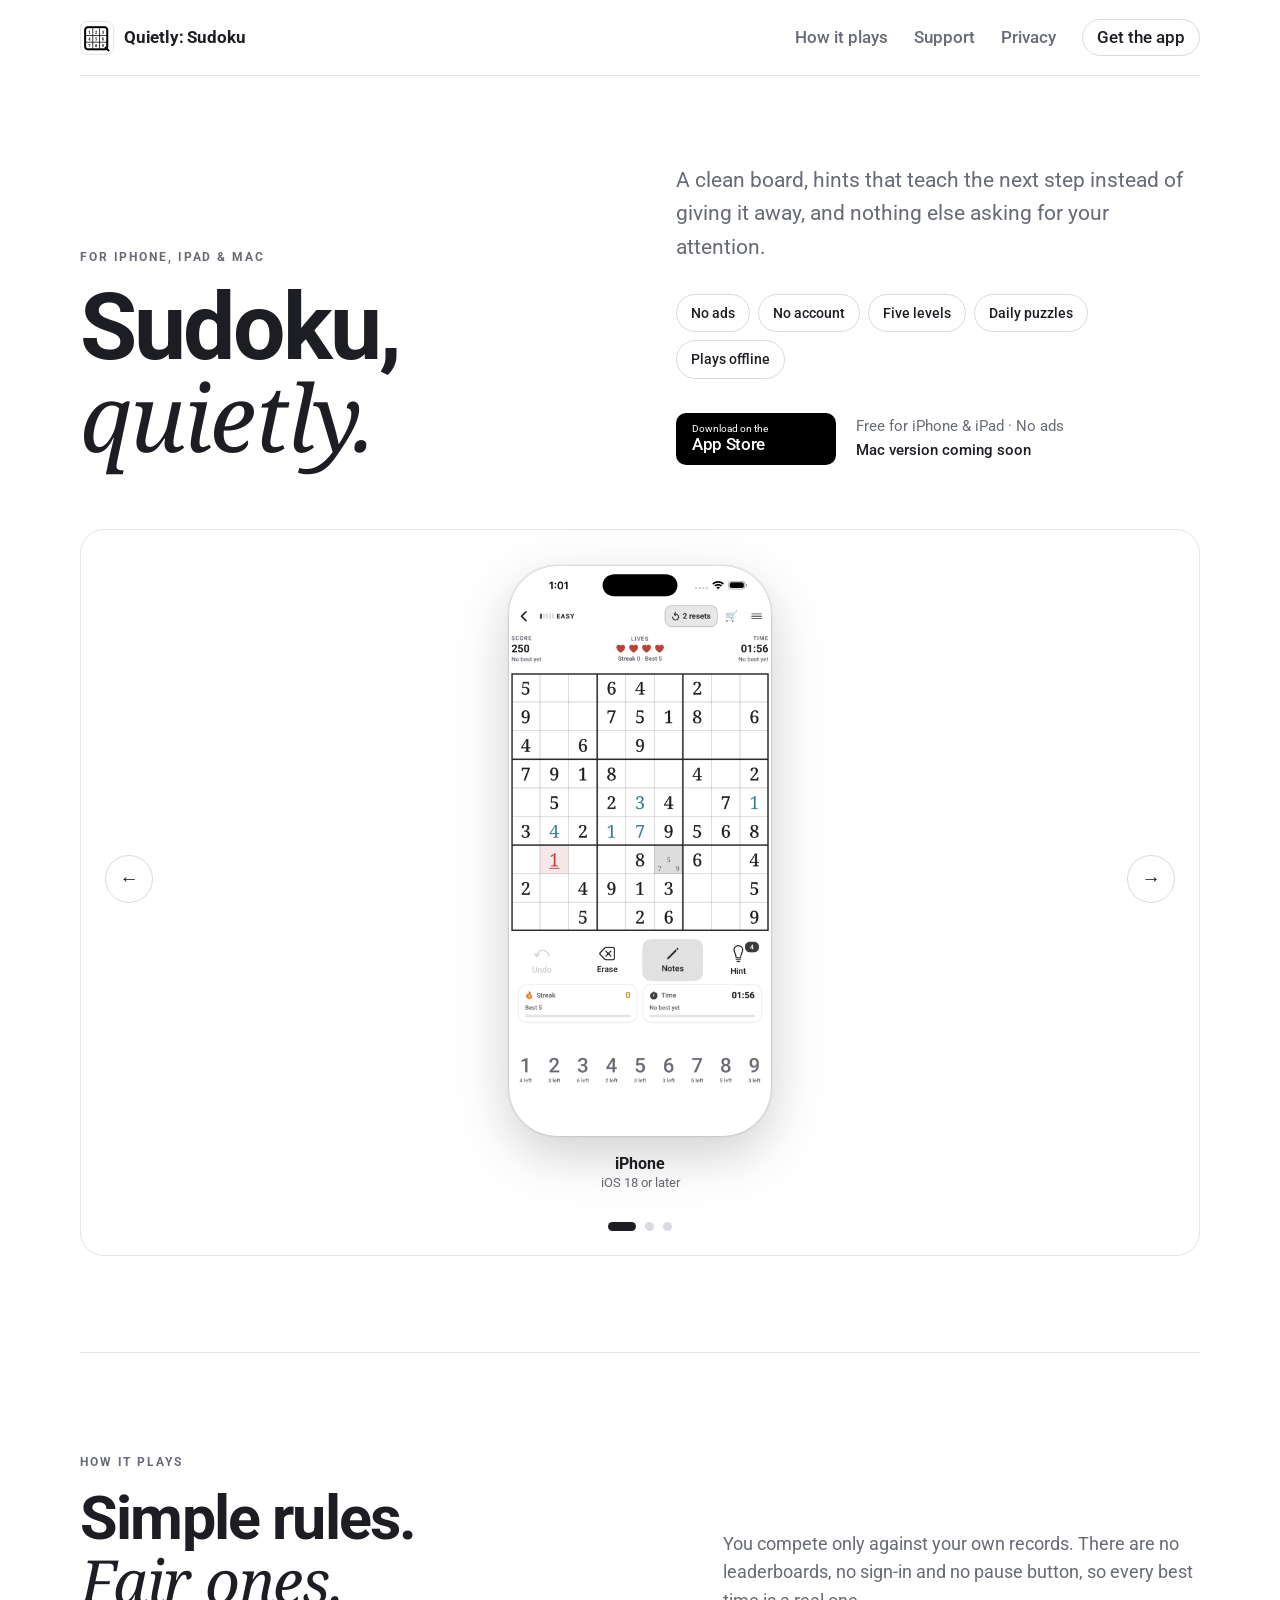
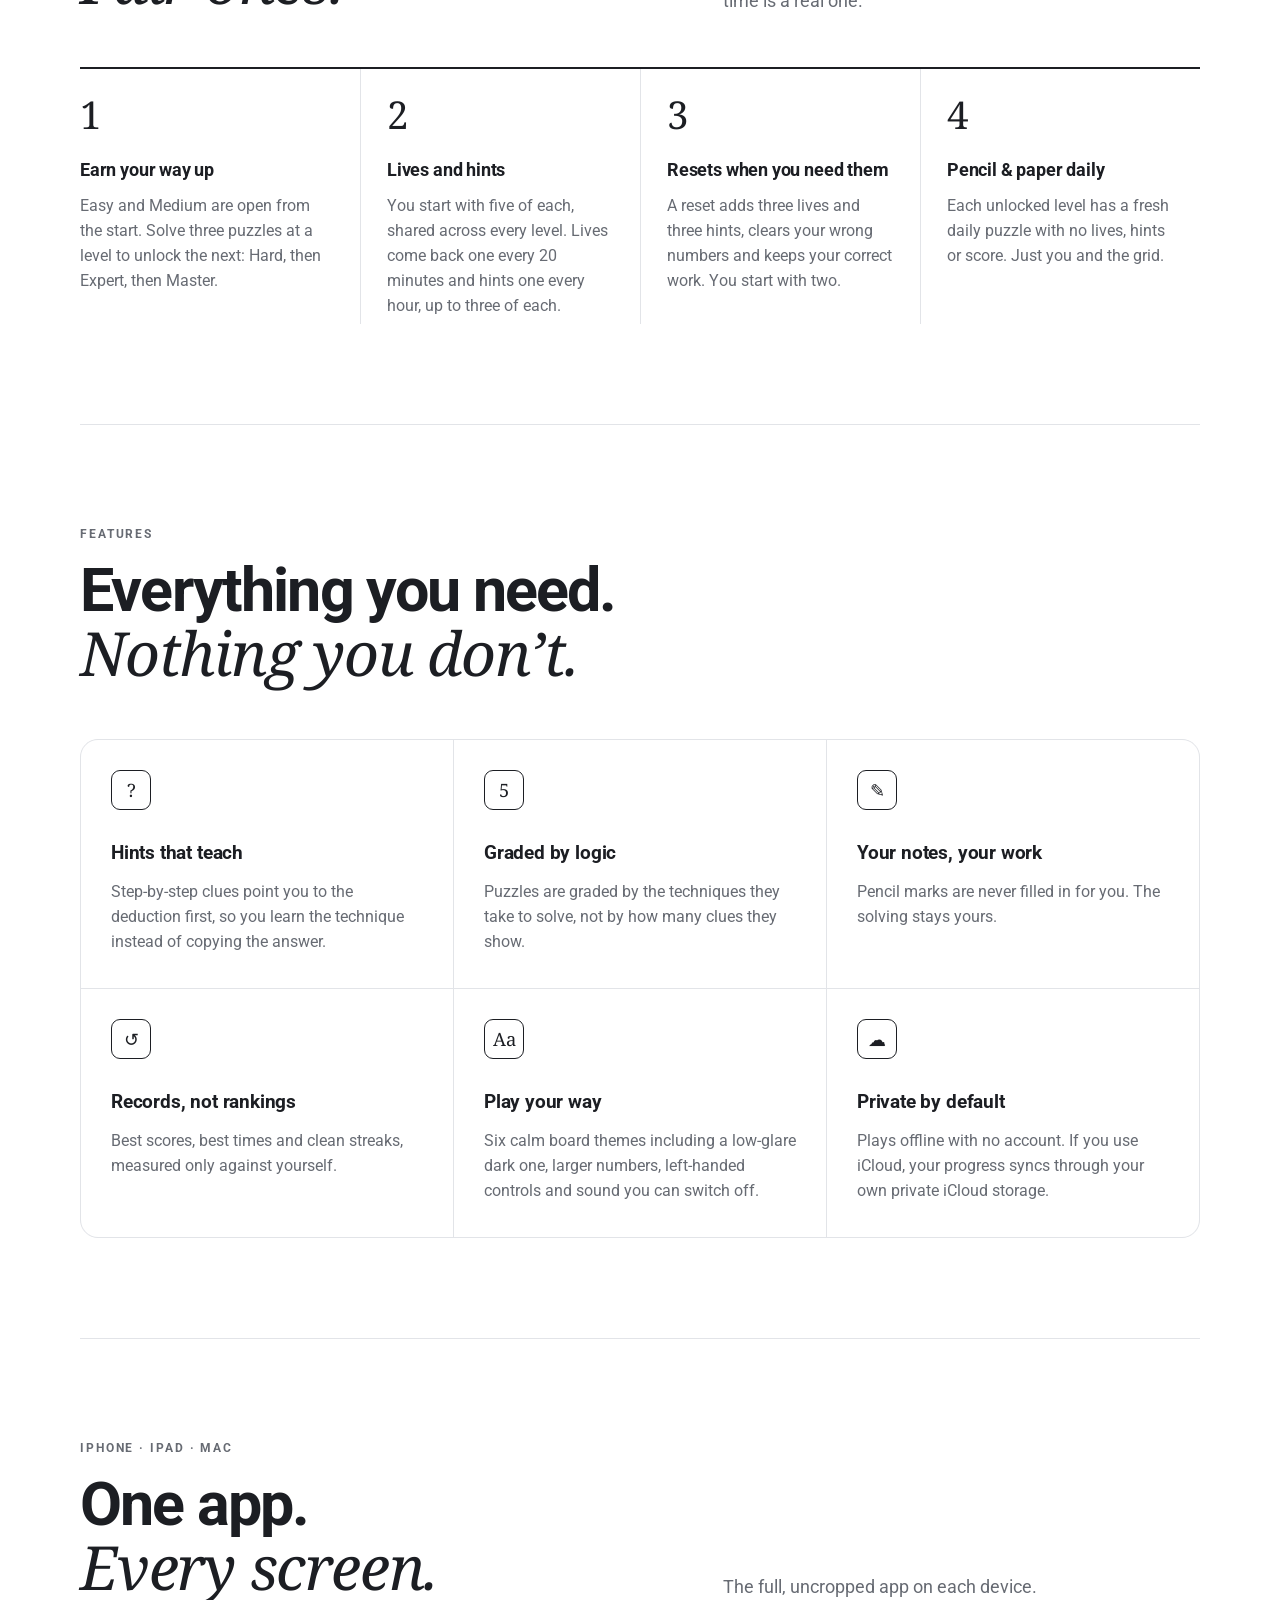
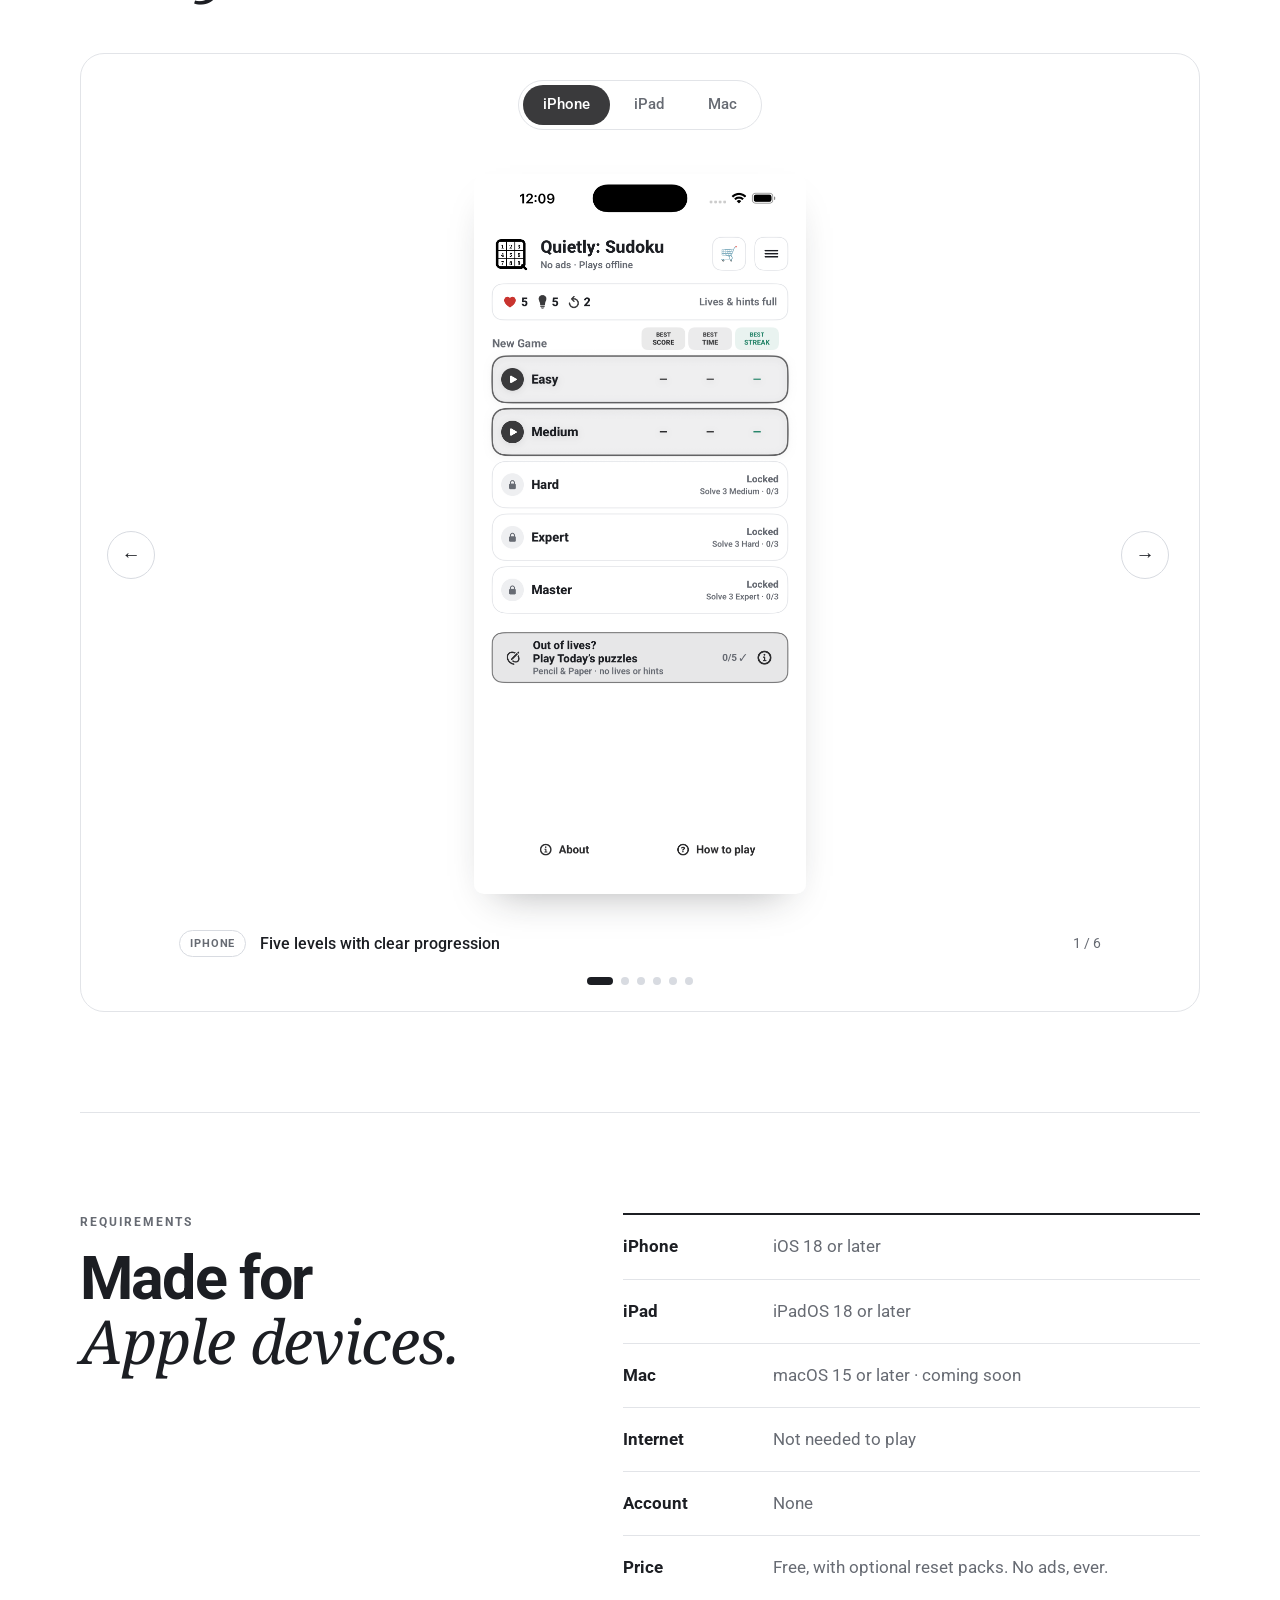
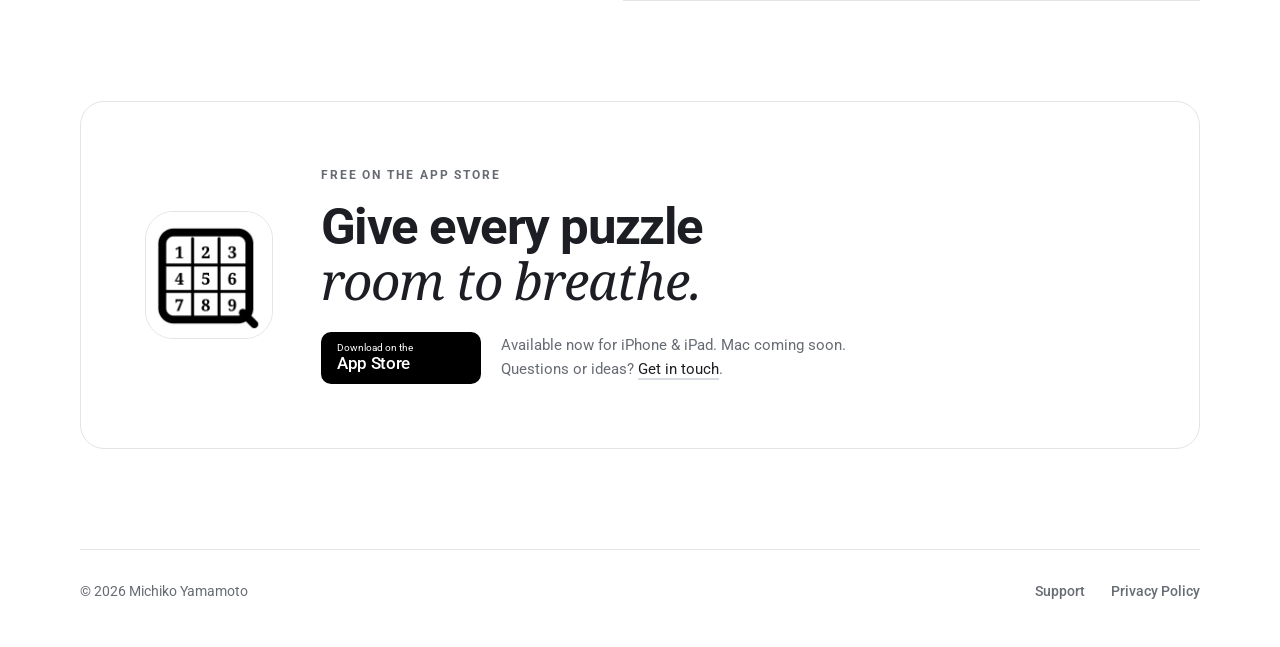
==== commit abd5af66: "Add files via upload" ====
--- a/docs/index.html
+++ b/docs/index.html
@@ -48,19 +48,28 @@
         </div>
       </div>
 
-      <div class="devices" aria-label="Quietly: Sudoku on each device">
-        <figure class="device mac" style="--ar:2360/1696;--g:1.3915">
-          <img src="assets/screenshots/mac-game.png" alt="Preview of a Sudoku game in Quietly: Sudoku for Mac" width="2360" height="1696" decoding="async">
-          <figcaption><strong>Mac <em class="soon-tag">Coming soon</em></strong><span>macOS 15 or later</span></figcaption>
-        </figure>
-        <figure class="device ipad" style="--ar:1372/1830;--g:0.7497">
-          <img src="assets/screenshots/ipad-game.png" alt="A new Easy puzzle in Quietly: Sudoku on iPad" width="1372" height="1830" decoding="async">
-          <figcaption><strong>iPad</strong><span>iPadOS 18 or later</span></figcaption>
-        </figure>
-        <figure class="device iphone" style="--ar:880/1912;--g:0.4603">
-          <img src="assets/screenshots/iphone-game.png" alt="A Sudoku game with notes in Quietly: Sudoku on iPhone" width="880" height="1912" decoding="async">
-          <figcaption><strong>iPhone</strong><span>iOS 18 or later</span></figcaption>
-        </figure>
+      <div class="device-carousel" aria-roledescription="carousel" aria-label="Quietly: Sudoku on each device" tabindex="0">
+        <div class="device-stage">
+          <button class="device-arrow device-previous" type="button" aria-label="Previous device">←</button>
+          <figure class="device iphone" data-device="iPhone">
+            <img src="assets/screenshots/iphone-game.png" alt="A Sudoku game with notes in Quietly: Sudoku on iPhone" width="880" height="1912" decoding="async">
+            <figcaption><strong>iPhone</strong><span>iOS 18 or later</span></figcaption>
+          </figure>
+          <figure class="device ipad" data-device="iPad" hidden>
+            <img src="assets/screenshots/ipad-game.png" alt="An Easy puzzle in Quietly: Sudoku on iPad with teal player entries" width="1102" height="1427" decoding="async">
+            <figcaption><strong>iPad</strong><span>iPadOS 18 or later</span></figcaption>
+          </figure>
+          <figure class="device mac" data-device="Mac" hidden>
+            <img src="assets/screenshots/mac-game.png" alt="Preview of a Sudoku game in Quietly: Sudoku for Mac" width="2360" height="1696" decoding="async">
+            <figcaption><strong>Mac <em class="soon-tag">Coming soon</em></strong><span>macOS 15 or later</span></figcaption>
+          </figure>
+          <button class="device-arrow device-next" type="button" aria-label="Next device">→</button>
+        </div>
+        <div class="device-dots" role="group" aria-label="Choose a device">
+          <button class="active" type="button" data-device-index="0" aria-label="Show iPhone" aria-current="true"></button>
+          <button type="button" data-device-index="1" aria-label="Show iPad" aria-current="false"></button>
+          <button type="button" data-device-index="2" aria-label="Show Mac" aria-current="false"></button>
+        </div>
       </div>
     </header>
 
--- a/docs/styles.css
+++ b/docs/styles.css
@@ -155,17 +155,29 @@
 
 @media(prefers-reduced-motion:reduce){html{scroll-behavior:auto}}
 
-/* Hero device screenshots: flex-grow = aspect ratio, so all three share one height */
-.devices{display:flex;align-items:flex-end;gap:clamp(16px,3vw,36px)}
-.device{flex:var(--g) 1 0;min-width:0;margin:0}
-.device img{display:block;width:100%;height:auto;aspect-ratio:var(--ar);filter:drop-shadow(0 18px 28px rgba(28,30,35,.16)) drop-shadow(0 0 1px rgba(28,30,35,.35))}
+.device-carousel{padding:24px;border:1px solid var(--border);border-radius:24px;background:var(--surface)}
+.device-stage{position:relative;display:grid;grid-template-columns:minmax(0,1fr);align-items:center;min-height:650px}
+.device{display:grid;place-items:center;min-width:0;margin:0}
+.device[hidden]{display:none}
+.device img{display:block;width:auto;height:auto;max-width:100%;max-height:570px;filter:drop-shadow(0 18px 28px rgba(28,30,35,.16)) drop-shadow(0 0 1px rgba(28,30,35,.35))}
 .device.ipad img{border-radius:12px}
 .device figcaption{display:flex;flex-direction:column;align-items:center;margin-top:18px;text-align:center;line-height:1.3}
 .device figcaption strong{font-size:1rem}
 .device figcaption span{color:var(--muted);font-size:.84rem}
+.device-arrow{position:absolute;top:50%;z-index:2;display:grid;place-items:center;width:48px;height:48px;border:1px solid var(--thin);border-radius:50%;background:rgba(255,255,255,.92);color:var(--ink);font-size:1.2rem;cursor:pointer;transform:translateY(-50%)}
+.device-previous{left:0}
+.device-next{right:0}
+.device-arrow:hover{border-color:var(--ink)}
+.device-dots{display:flex;justify-content:center;gap:9px;margin-top:18px}
+.device-dots button{width:9px;height:9px;padding:0;border:0;border-radius:999px;background:var(--thin);cursor:pointer}
+.device-dots button.active{width:28px;background:var(--ink)}
 @media(max-width:620px){
-  .devices{flex-wrap:wrap;gap:28px 16px}
-  .device.mac{flex-basis:100%}
+  .device-carousel{padding:14px;border-radius:18px}
+  .device-stage{min-height:540px}
+  .device img{max-height:450px}
+  .device-arrow{width:40px;height:40px}
+  .device-previous{left:2px}
+  .device-next{right:2px}
 }
 .soon-note{color:var(--ink);font-weight:500}
 .soon-tag{display:inline-block;margin-left:6px;padding:1px 8px;border:1px solid var(--thin);border-radius:999px;font-style:normal;font-size:.72rem;font-weight:500;color:var(--muted);vertical-align:2px}
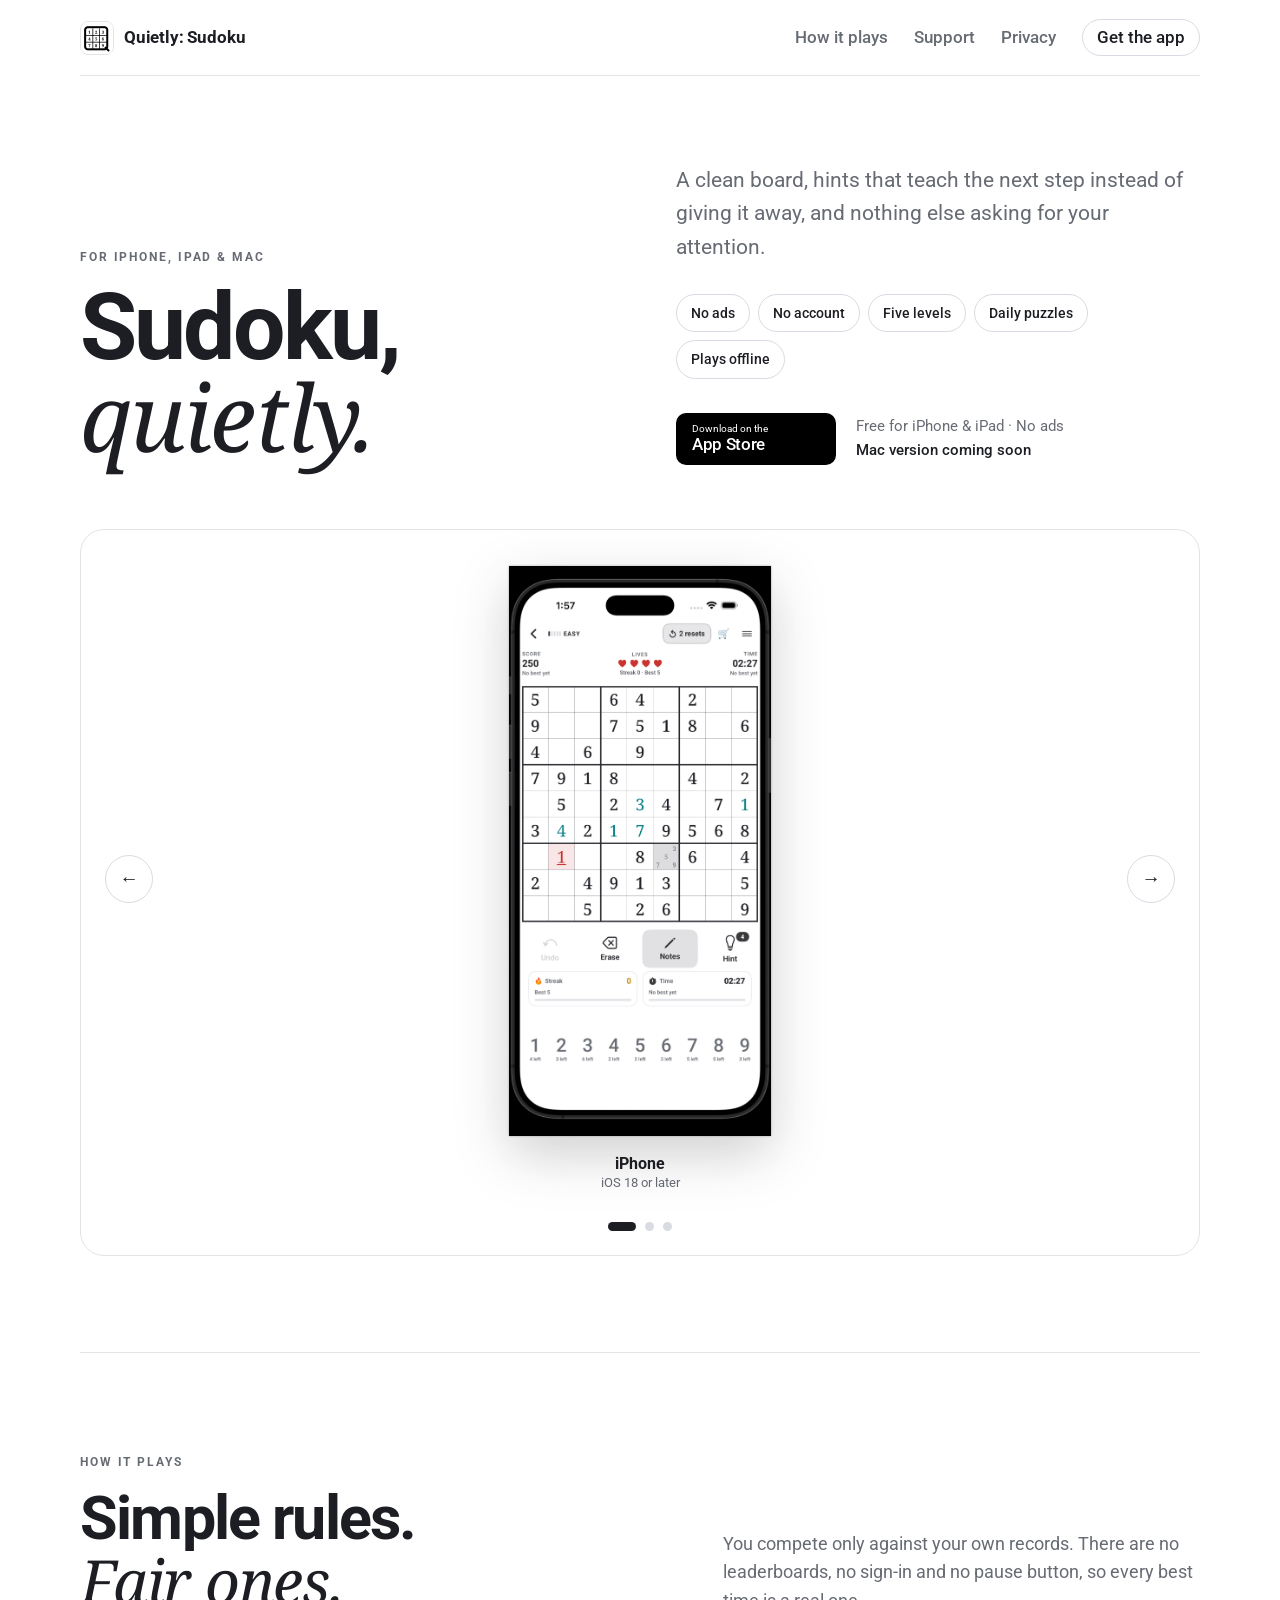
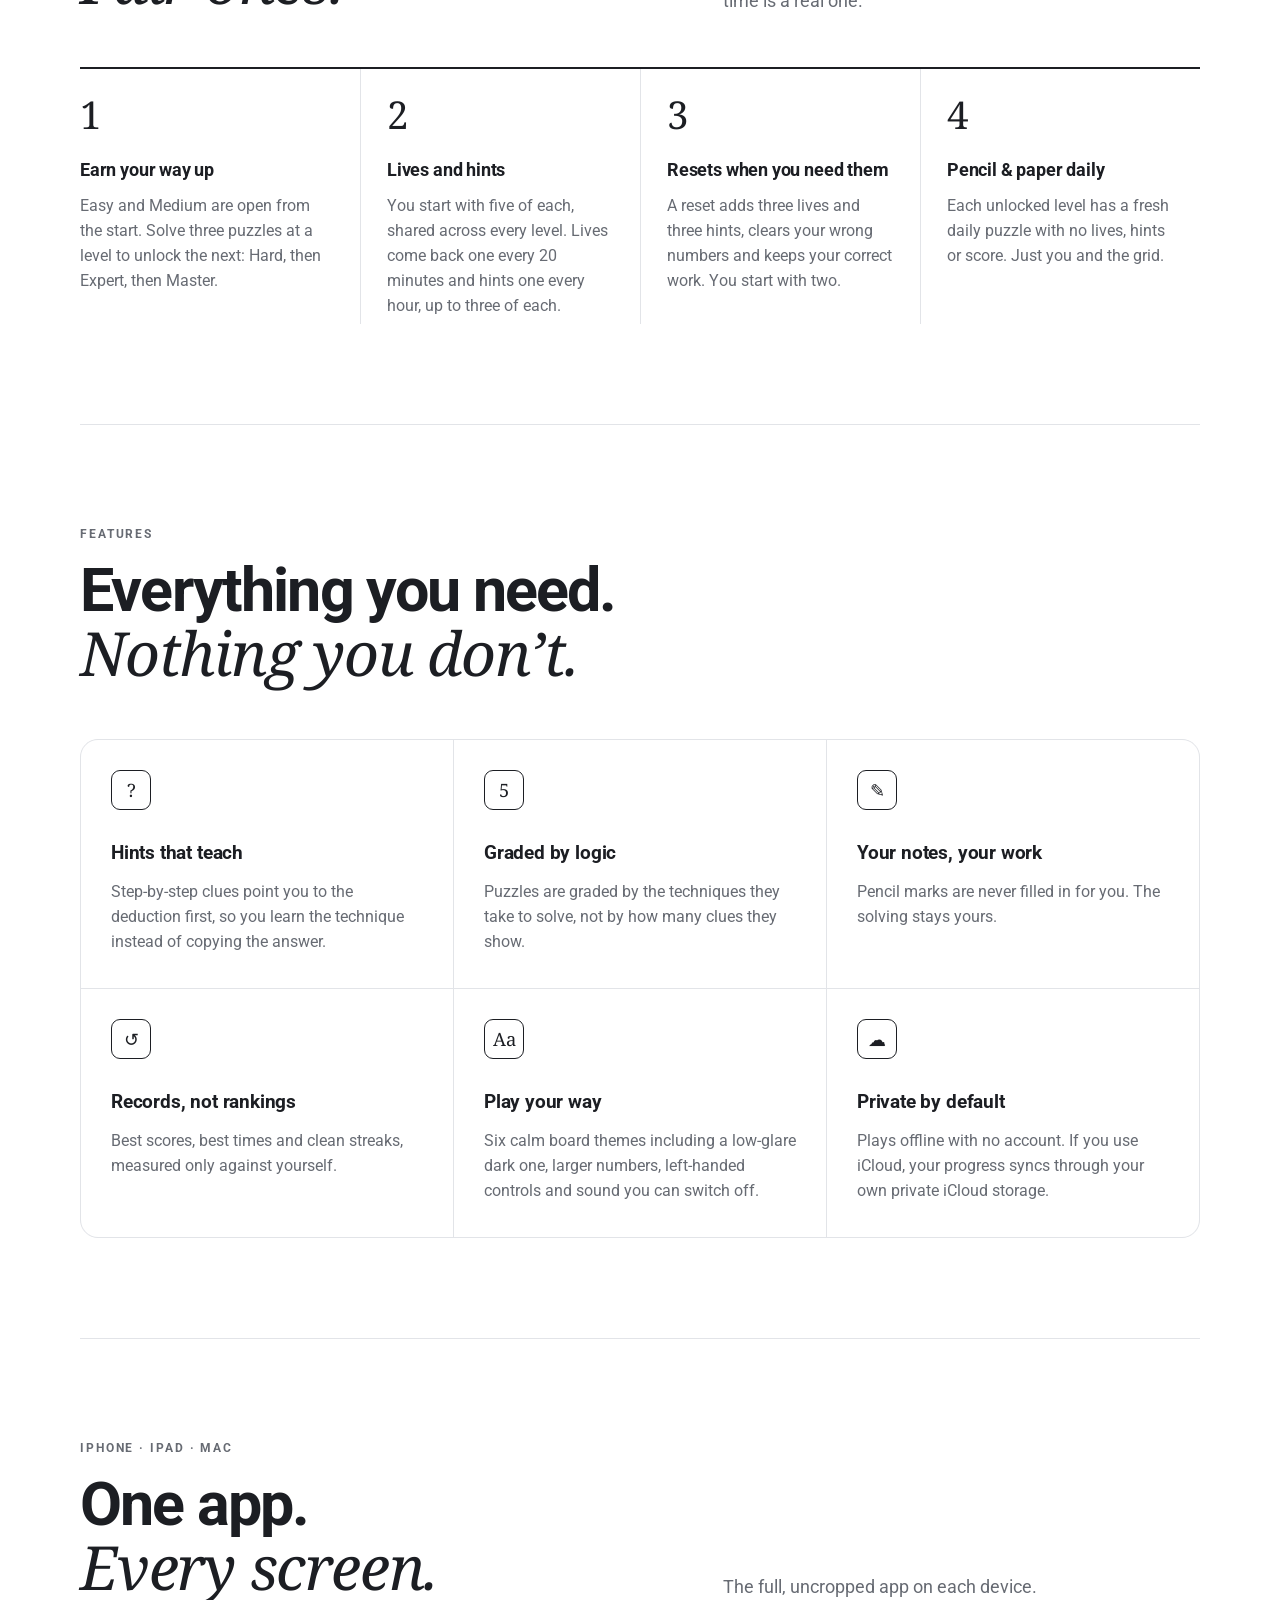
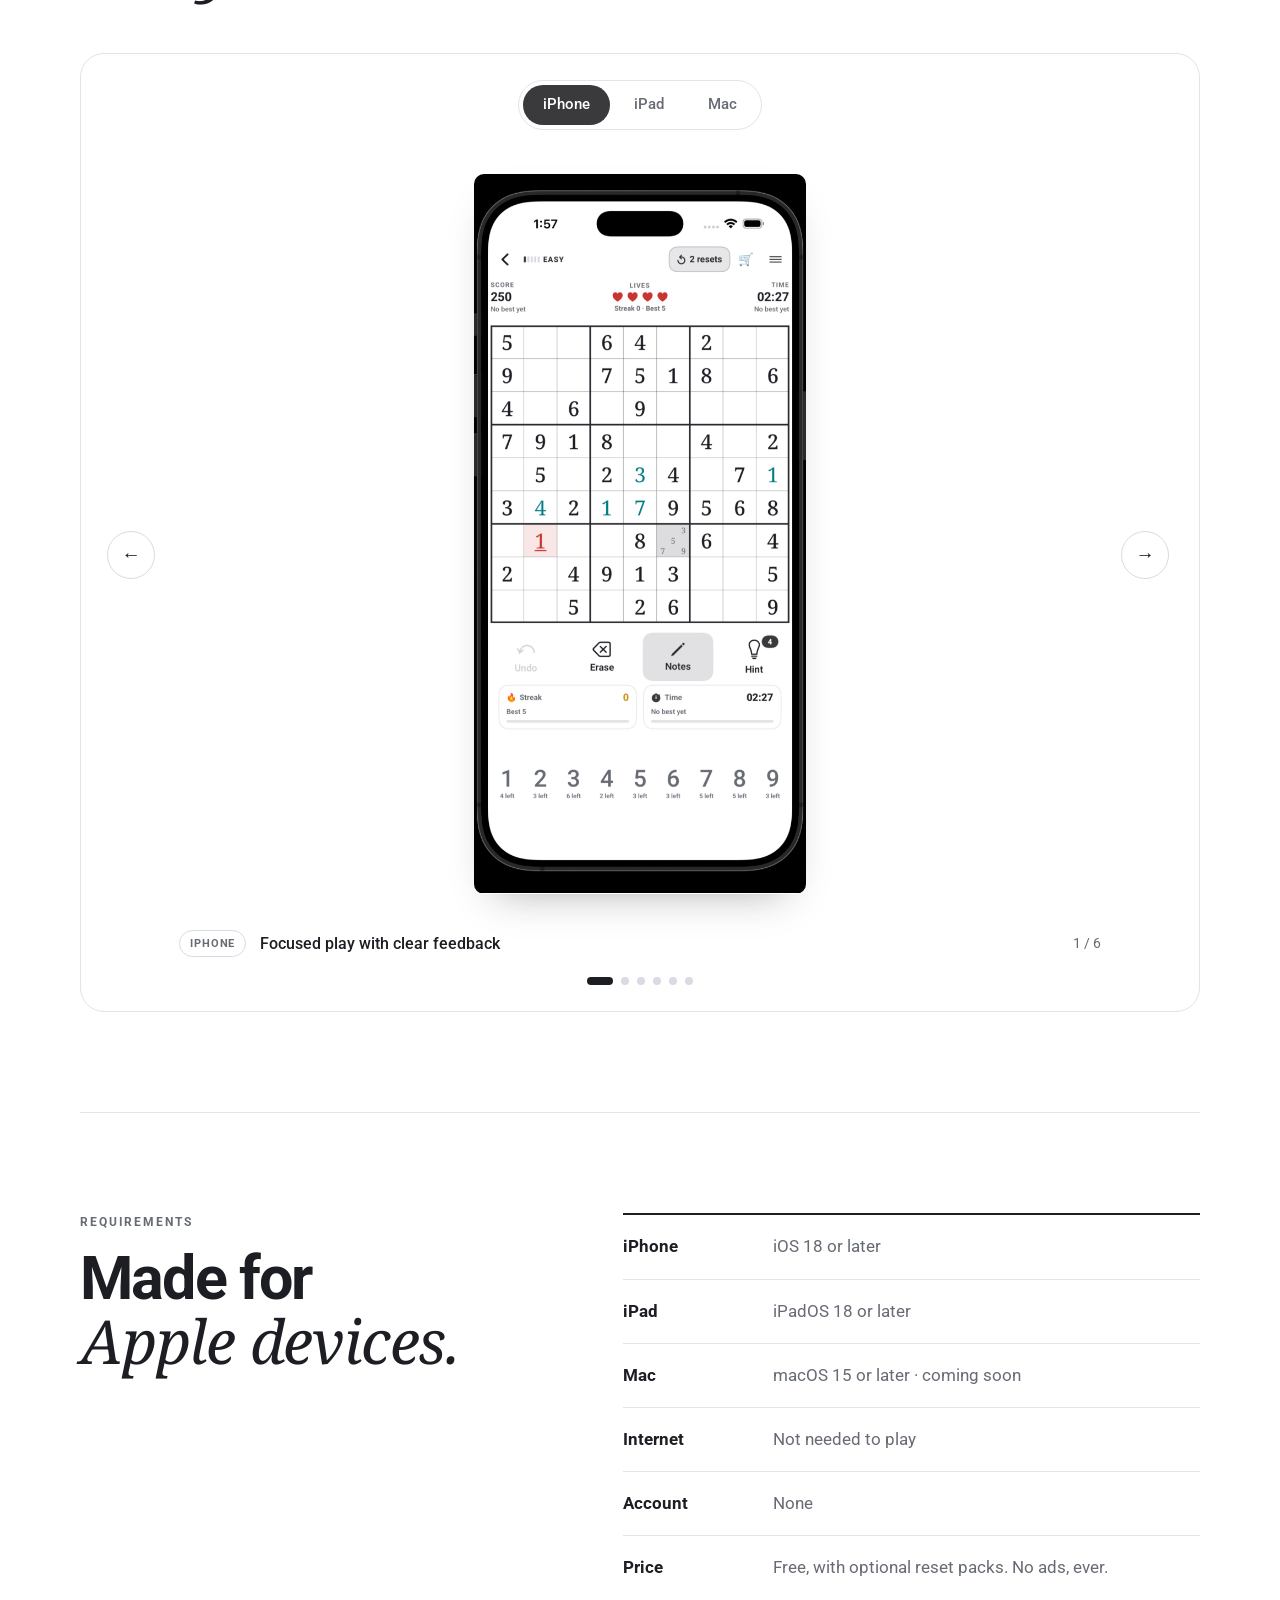
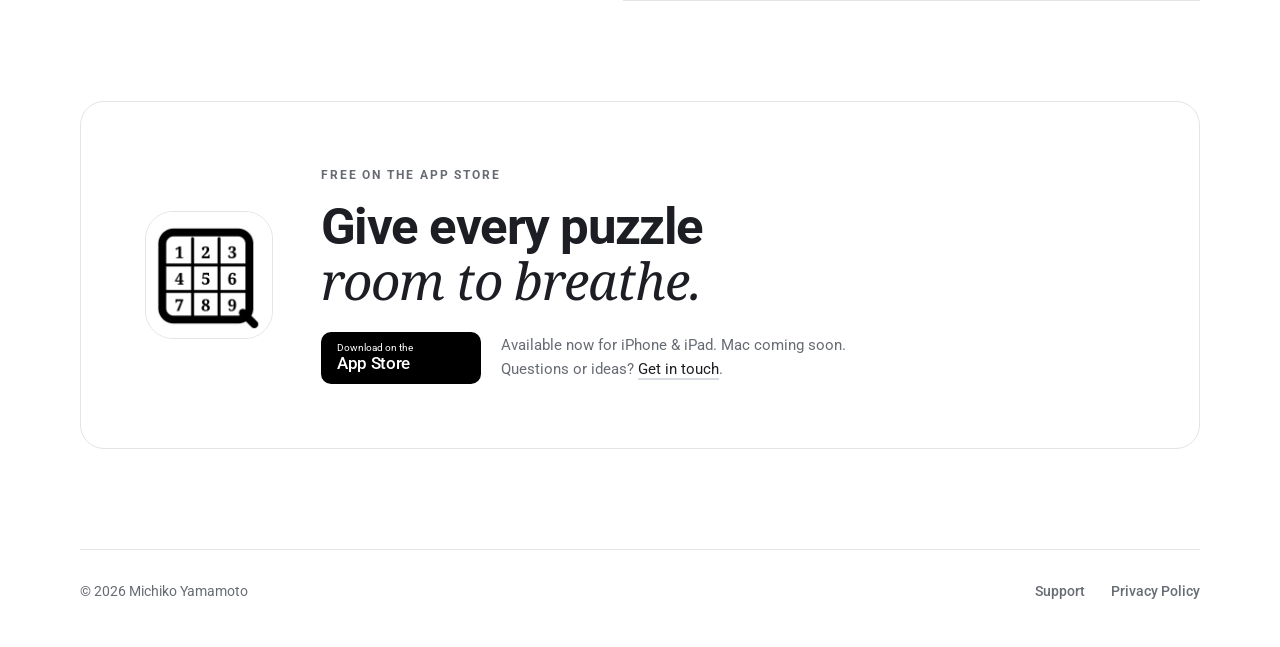
==== commit e8c99061: "Add files via upload" ====
--- a/docs/index.html
+++ b/docs/index.html
@@ -52,11 +52,11 @@
         <div class="device-stage">
           <button class="device-arrow device-previous" type="button" aria-label="Previous device">←</button>
           <figure class="device iphone" data-device="iPhone">
-            <img src="assets/screenshots/iphone-game.png" alt="A Sudoku game with notes in Quietly: Sudoku on iPhone" width="880" height="1912" decoding="async">
+            <img src="assets/screenshots/iphone-ios-game.jpg" alt="A complete Sudoku game screen in Quietly: Sudoku on iPhone" width="1206" height="2622" decoding="async">
             <figcaption><strong>iPhone</strong><span>iOS 18 or later</span></figcaption>
           </figure>
           <figure class="device ipad" data-device="iPad" hidden>
-            <img src="assets/screenshots/ipad-game.png" alt="An Easy puzzle in Quietly: Sudoku on iPad with teal player entries" width="1102" height="1427" decoding="async">
+            <img src="assets/screenshots/ipad-ios-game.jpg" alt="A complete Sudoku game screen in Quietly: Sudoku on iPad" width="2752" height="2064" decoding="async">
             <figcaption><strong>iPad</strong><span>iPadOS 18 or later</span></figcaption>
           </figure>
           <figure class="device mac" data-device="Mac" hidden>
@@ -115,8 +115,8 @@
         <div class="carousel-stage">
           <button class="carousel-arrow previous" type="button" aria-label="Previous screenshot">←</button>
           <figure>
-            <div class="carousel-image"><img src="assets/screenshots/iphone-home.png" alt="Quietly: Sudoku home screen on iPhone showing five difficulty levels" decoding="async"></div>
-            <figcaption><span class="carousel-platform">iPhone</span><strong class="carousel-title">Five levels with clear progression</strong><small class="carousel-count" aria-live="polite">1 / 6</small></figcaption>
+            <div class="carousel-image"><img src="assets/screenshots/iphone-ios-game.jpg" alt="Quietly: Sudoku game board on iPhone with teal entries and a clearly marked mistake" decoding="async"></div>
+            <figcaption><span class="carousel-platform">iPhone</span><strong class="carousel-title">Focused play with clear feedback</strong><small class="carousel-count" aria-live="polite">1 / 6</small></figcaption>
           </figure>
           <button class="carousel-arrow next" type="button" aria-label="Next screenshot">→</button>
         </div>
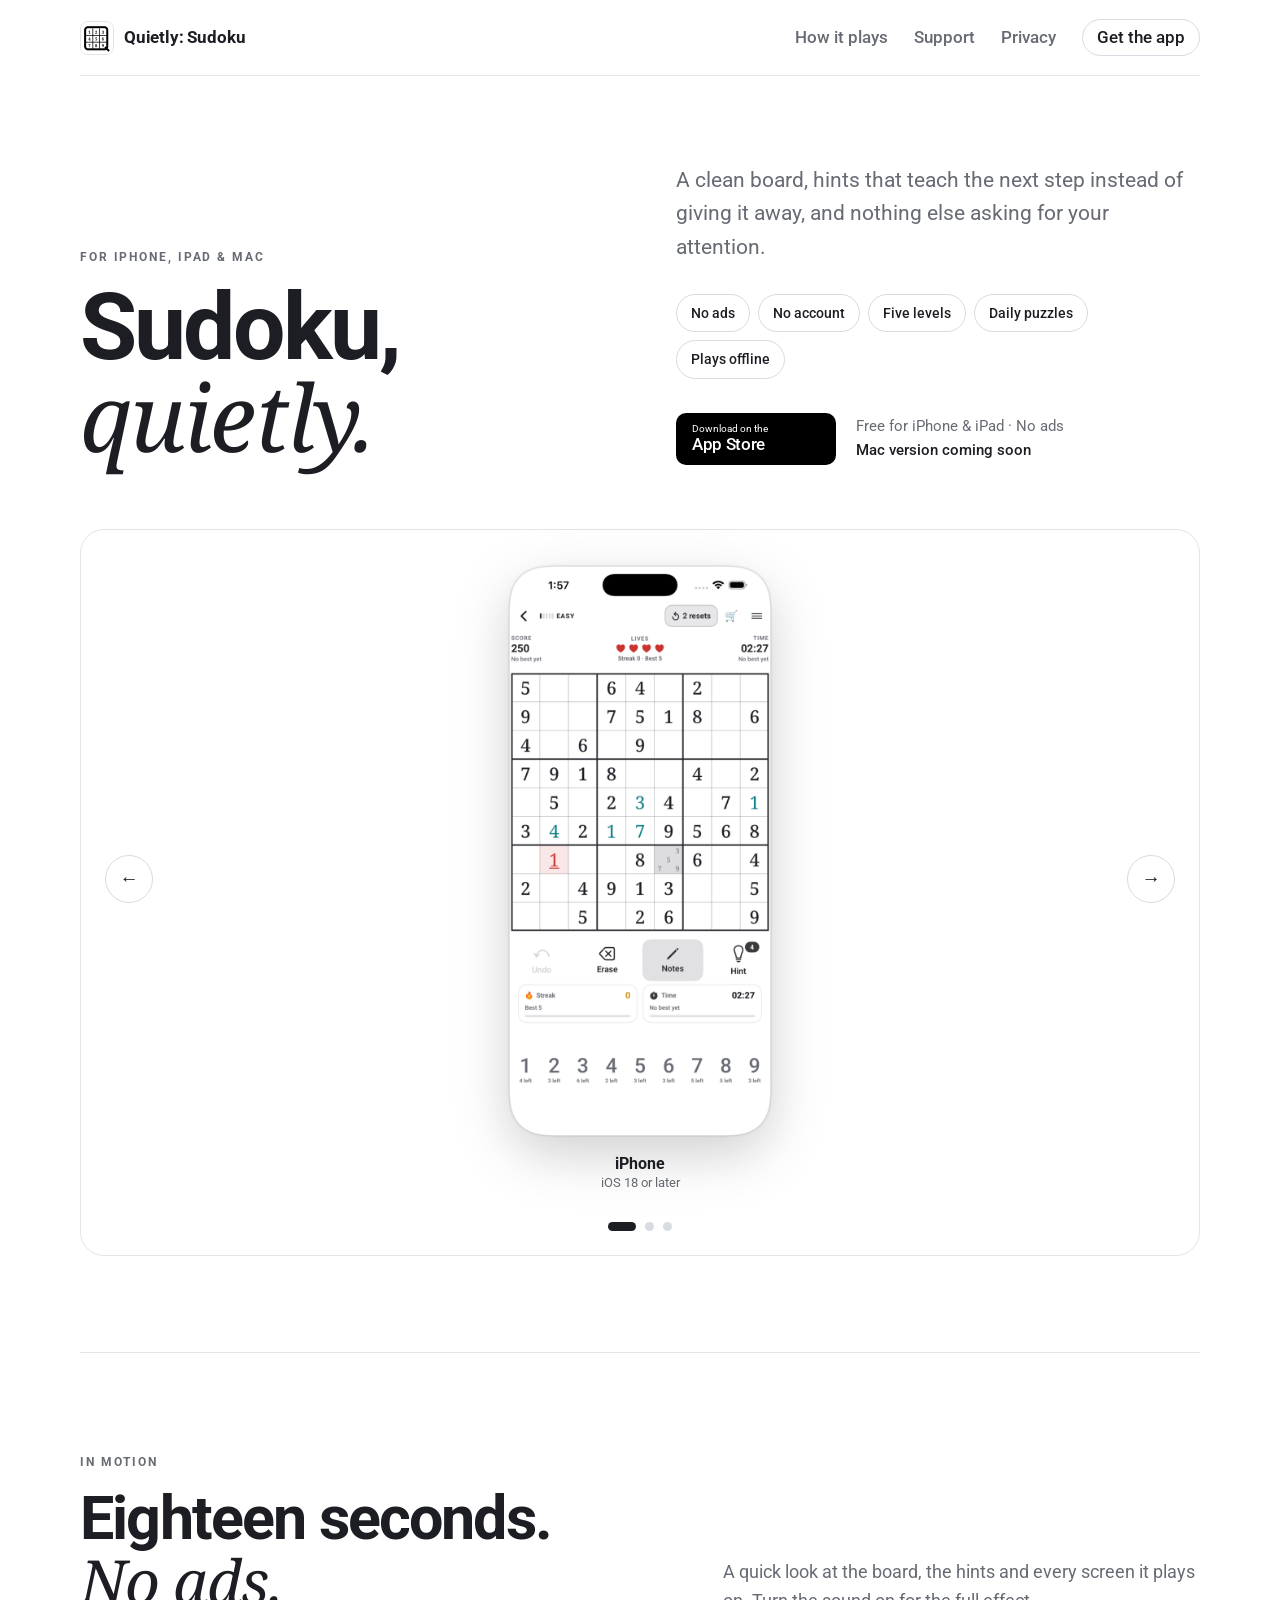
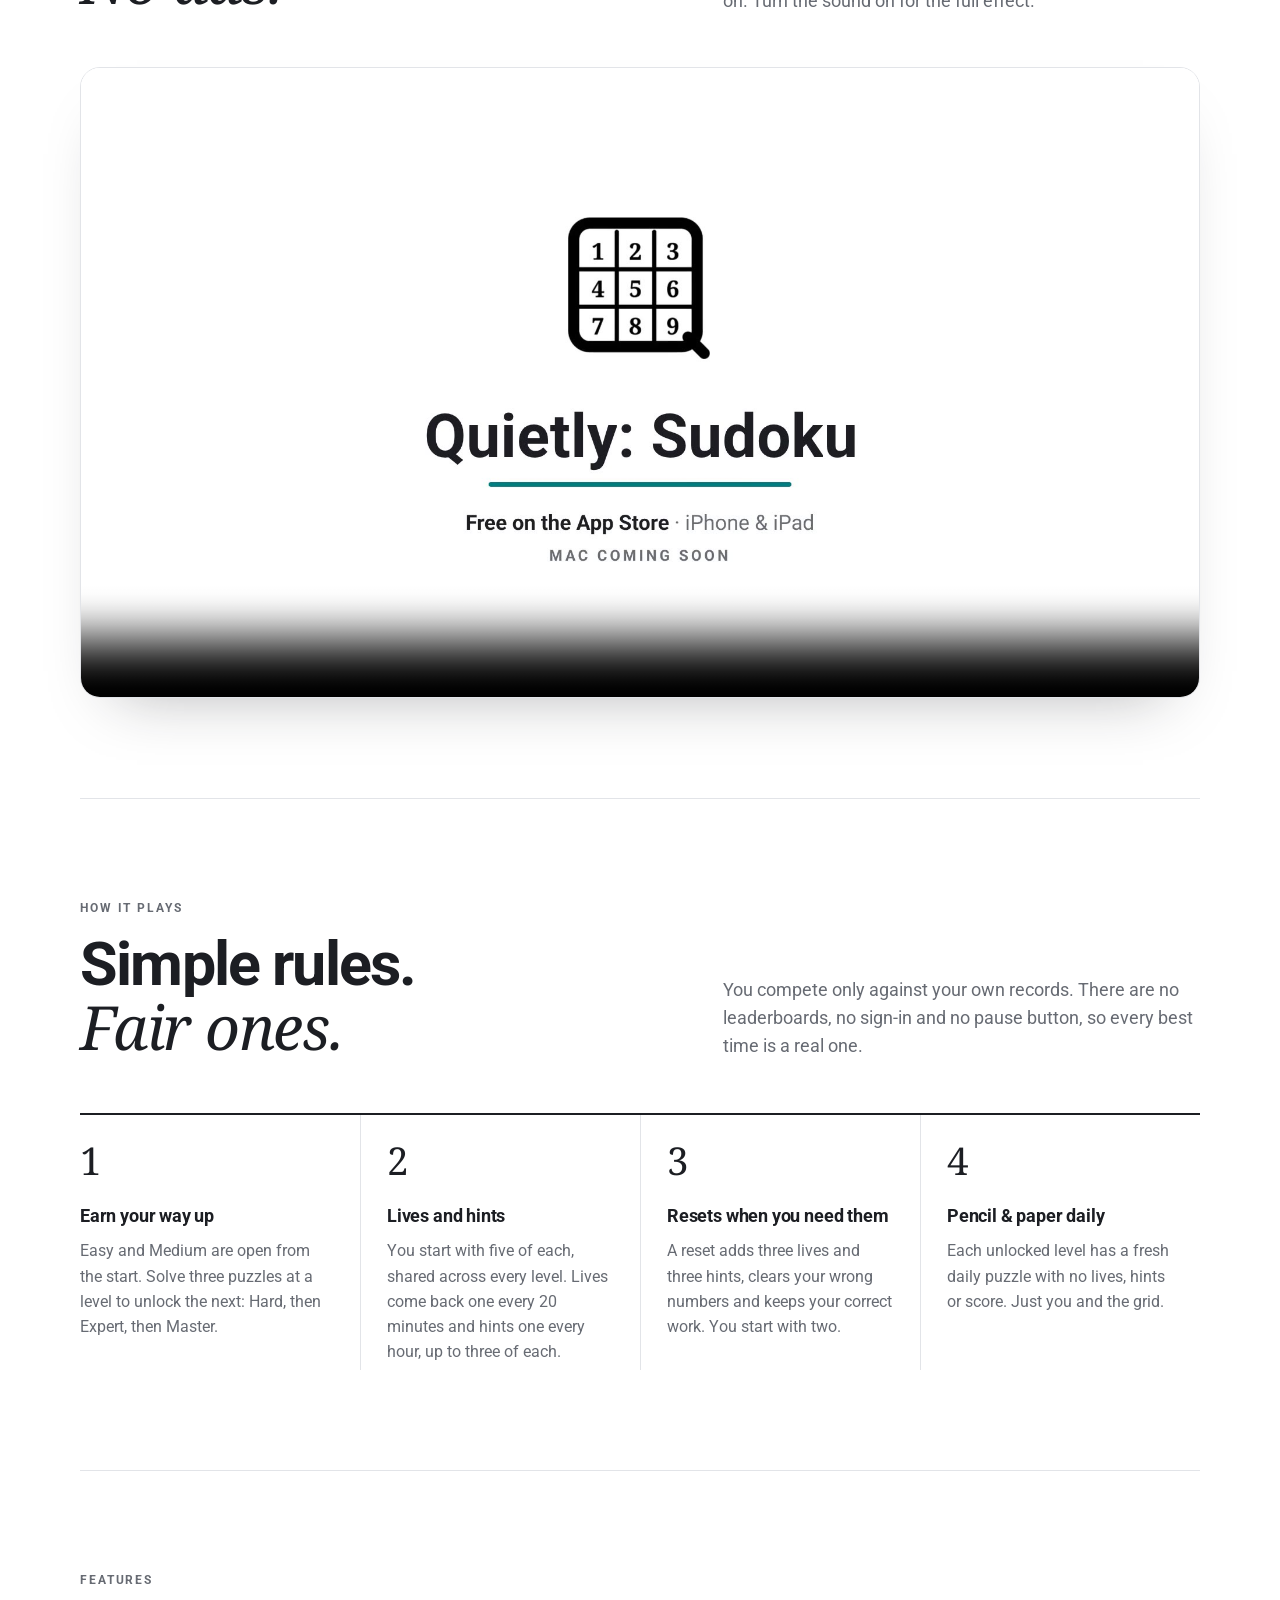
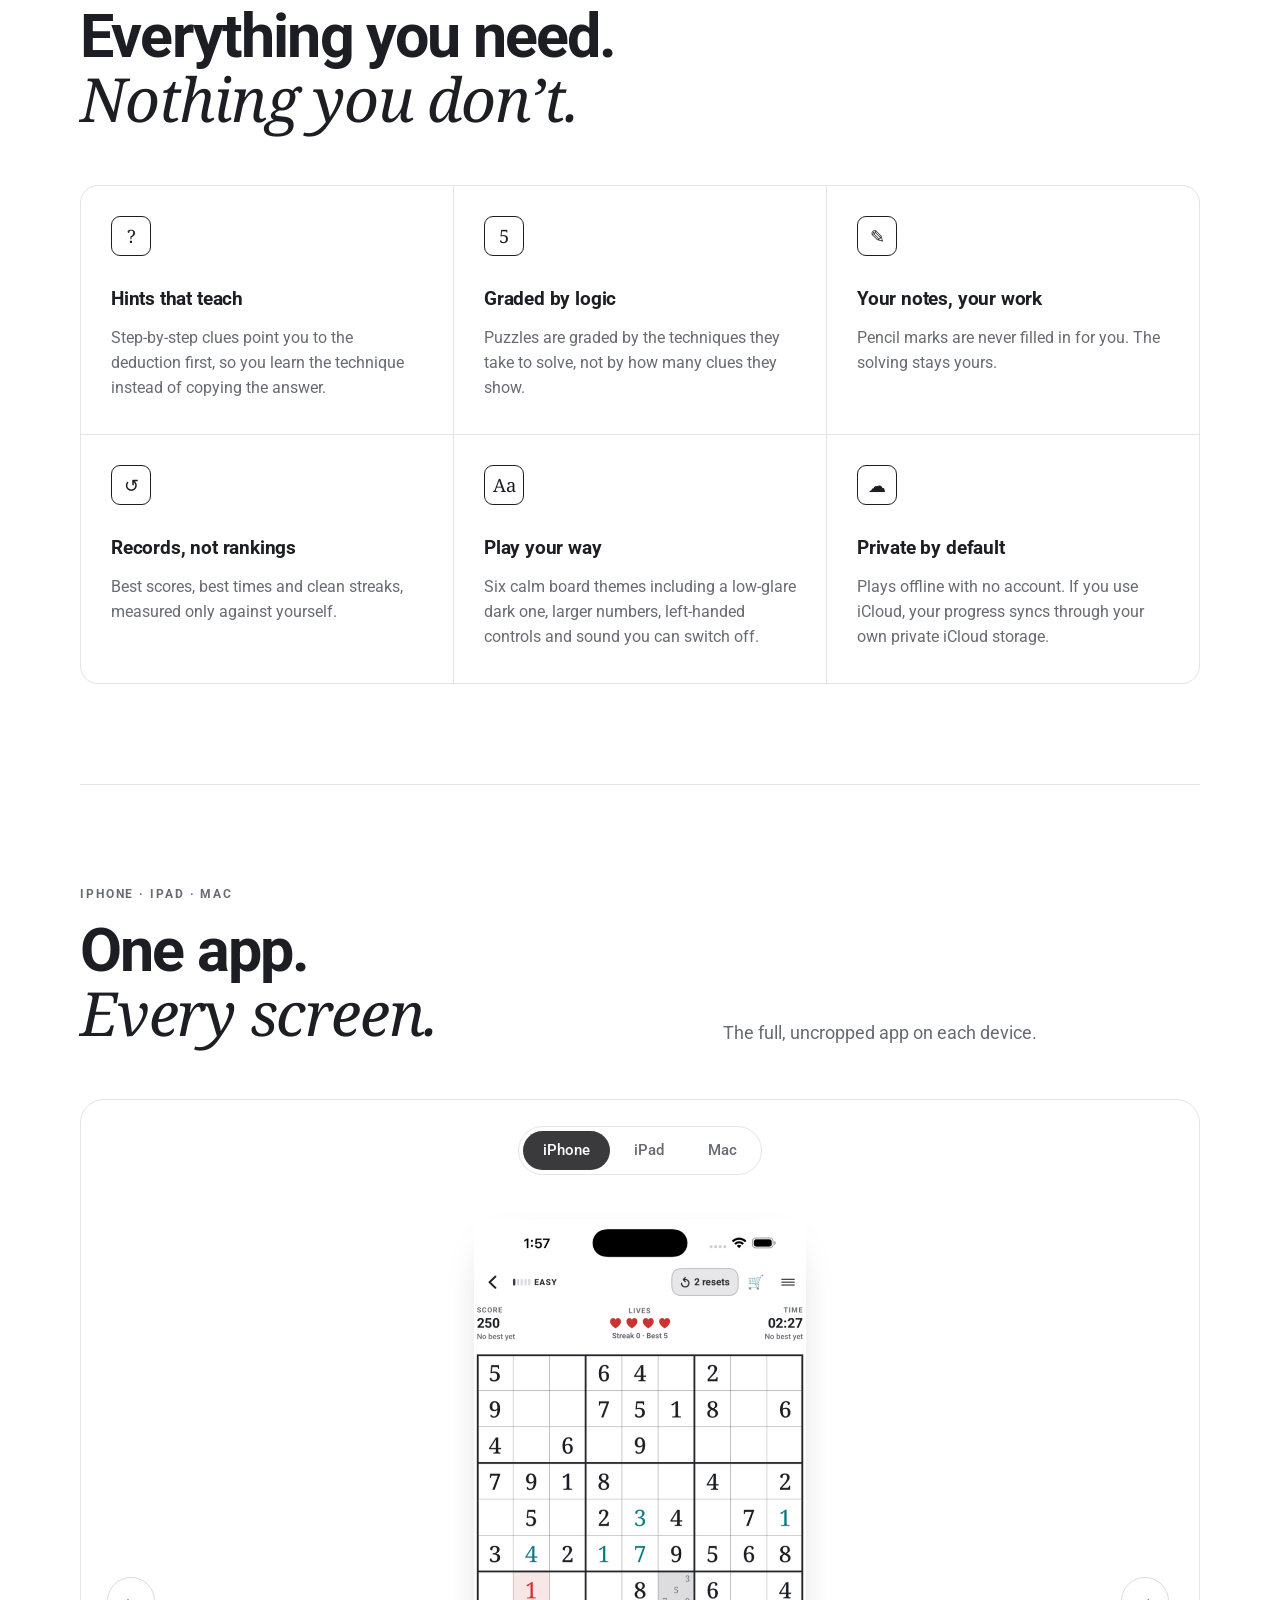
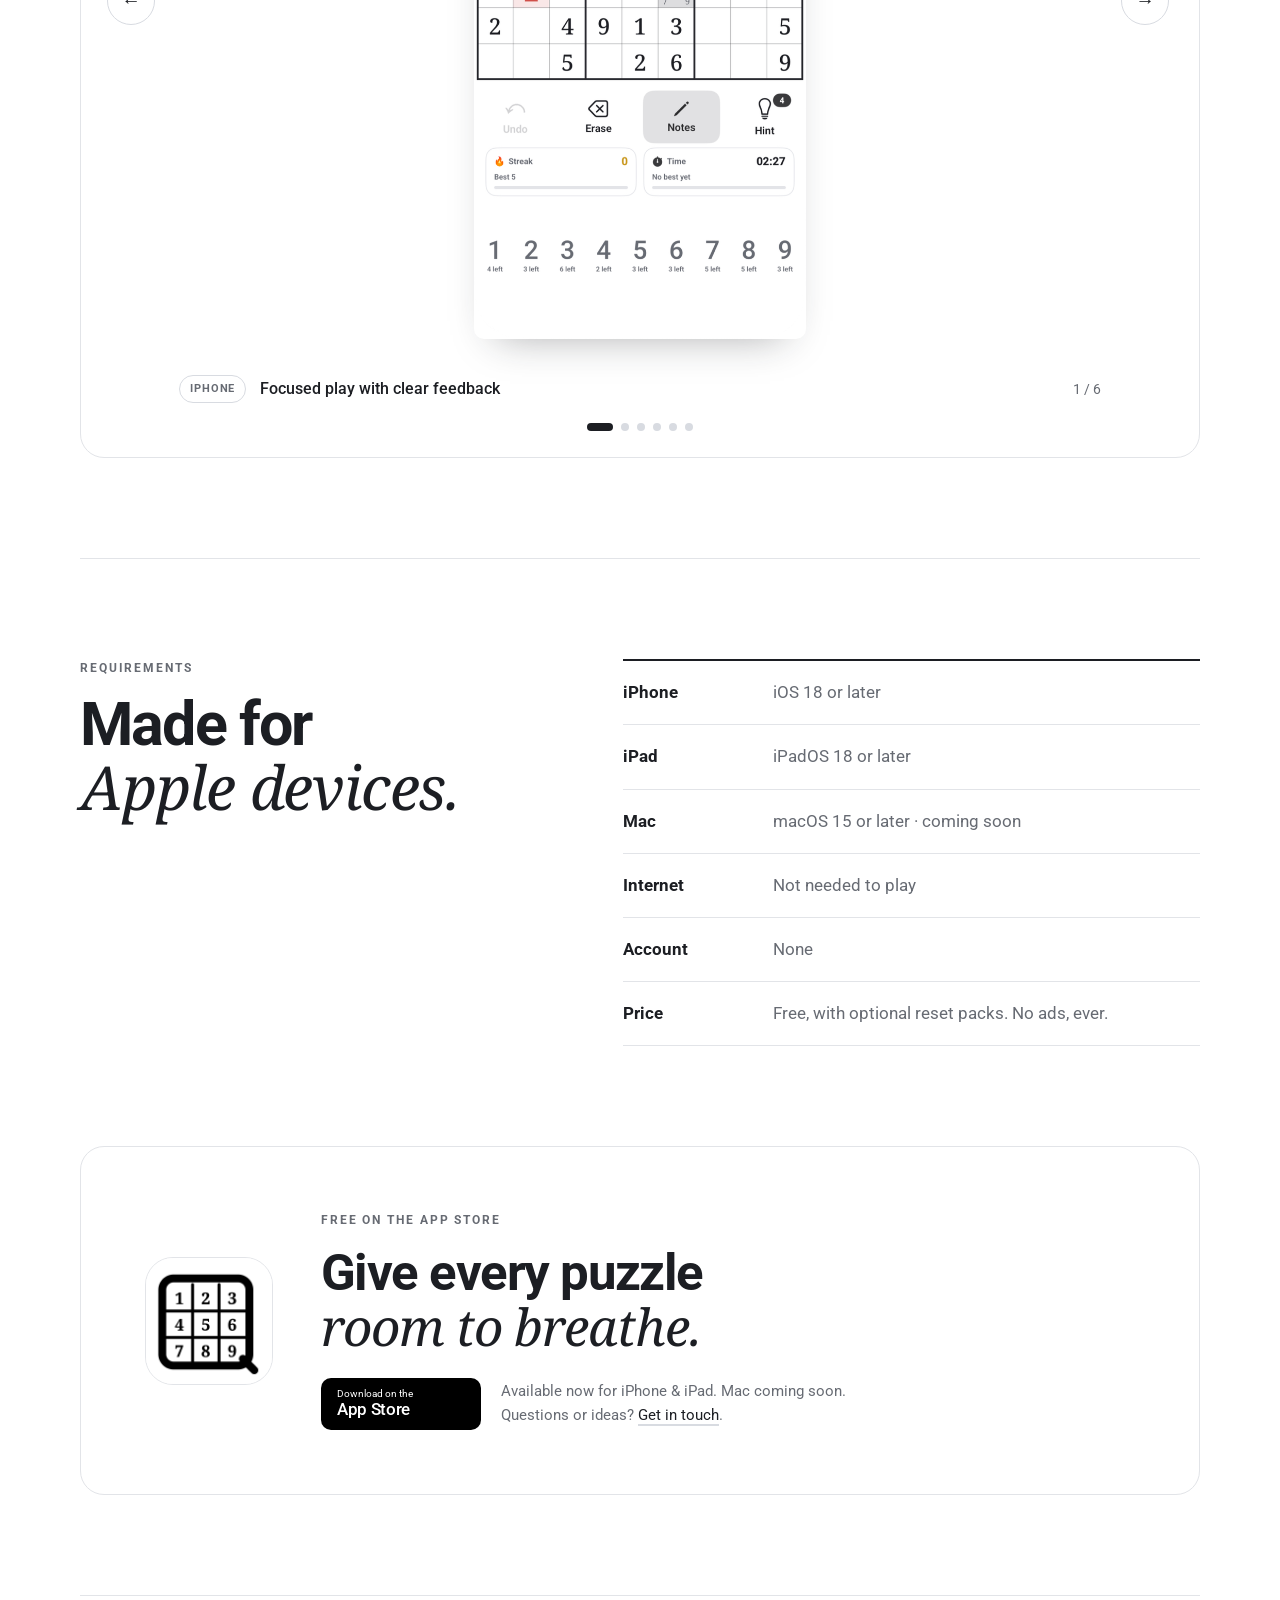
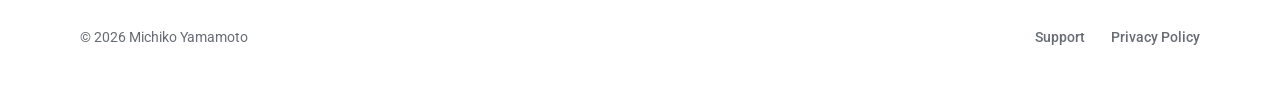
==== commit acfd0758: "Add files via upload" ====
--- a/docs/index.html
+++ b/docs/index.html
@@ -52,11 +52,11 @@
         <div class="device-stage">
           <button class="device-arrow device-previous" type="button" aria-label="Previous device">←</button>
           <figure class="device iphone" data-device="iPhone">
-            <img src="assets/screenshots/iphone-ios-game.jpg" alt="A complete Sudoku game screen in Quietly: Sudoku on iPhone" width="1206" height="2622" decoding="async">
+            <img src="assets/screenshots/iphone-ios-game.png" alt="A complete Sudoku game screen in Quietly: Sudoku on iPhone" width="644" height="1400" decoding="async">
             <figcaption><strong>iPhone</strong><span>iOS 18 or later</span></figcaption>
           </figure>
           <figure class="device ipad" data-device="iPad" hidden>
-            <img src="assets/screenshots/ipad-ios-game.jpg" alt="A complete Sudoku game screen in Quietly: Sudoku on iPad" width="2752" height="2064" decoding="async">
+            <img src="assets/screenshots/ipad-ios-game.png" alt="A complete Sudoku game screen in Quietly: Sudoku on iPad" width="1400" height="1050" decoding="async">
             <figcaption><strong>iPad</strong><span>iPadOS 18 or later</span></figcaption>
           </figure>
           <figure class="device mac" data-device="Mac" hidden>
@@ -72,6 +72,16 @@
         </div>
       </div>
     </header>
+
+    <section class="section shell showreel" aria-labelledby="showreel-title">
+      <div class="section-heading">
+        <div><p class="eyebrow">In motion</p><h2 id="showreel-title">Eighteen seconds.<br><em>No ads.</em></h2></div>
+        <p>A quick look at the board, the hints and every screen it plays on. Turn the sound on for the full effect.</p>
+      </div>
+      <figure class="showreel-frame">
+        <video id="showreel" src="assets/video/quietly-showreel.mp4" poster="assets/video/quietly-showreel-poster.jpg" width="1920" height="1080" autoplay muted loop playsinline controls preload="metadata" aria-label="Quietly: Sudoku showreel: the board builds itself, a hint solves a cell, and the app appears on Mac, iPad and iPhone"></video>
+      </figure>
+    </section>
 
     <section class="section shell" id="how" aria-labelledby="how-title">
       <div class="section-heading">
@@ -115,7 +125,7 @@
         <div class="carousel-stage">
           <button class="carousel-arrow previous" type="button" aria-label="Previous screenshot">←</button>
           <figure>
-            <div class="carousel-image"><img src="assets/screenshots/iphone-ios-game.jpg" alt="Quietly: Sudoku game board on iPhone with teal entries and a clearly marked mistake" decoding="async"></div>
+            <div class="carousel-image"><img src="assets/screenshots/iphone-ios-game.png" alt="Quietly: Sudoku game board on iPhone with teal entries and a clearly marked mistake" decoding="async"></div>
             <figcaption><span class="carousel-platform">iPhone</span><strong class="carousel-title">Focused play with clear feedback</strong><small class="carousel-count" aria-live="polite">1 / 6</small></figcaption>
           </figure>
           <button class="carousel-arrow next" type="button" aria-label="Next screenshot">→</button>
@@ -148,5 +158,10 @@
 
   <footer class="shell"><span>© 2026 Michiko Yamamoto</span><div><a href="support/">Support</a><a href="privacy/">Privacy Policy</a></div></footer>
   <script src="carousel.js"></script>
+  <script>
+    // Respect reduced-motion: no autoplay, the poster shows until the visitor presses play.
+    (() => { const v = document.getElementById("showreel");
+      if (v && window.matchMedia("(prefers-reduced-motion: reduce)").matches) { v.removeAttribute("autoplay"); v.pause(); } })();
+  </script>
 </body>
 </html>
--- a/docs/styles.css
+++ b/docs/styles.css
@@ -181,3 +181,8 @@
 }
 .soon-note{color:var(--ink);font-weight:500}
 .soon-tag{display:inline-block;margin-left:6px;padding:1px 8px;border:1px solid var(--thin);border-radius:999px;font-style:normal;font-size:.72rem;font-weight:500;color:var(--muted);vertical-align:2px}
+
+/* Showreel */
+.showreel-frame{margin:0;border-radius:20px;overflow:hidden;border:1px solid var(--border);background:#fff;box-shadow:0 30px 60px -36px rgba(28,30,35,.35)}
+.showreel-frame video{display:block;width:100%;height:auto;aspect-ratio:16/9;background:#fff}
+@media(max-width:620px){.showreel-frame{border-radius:14px}}
